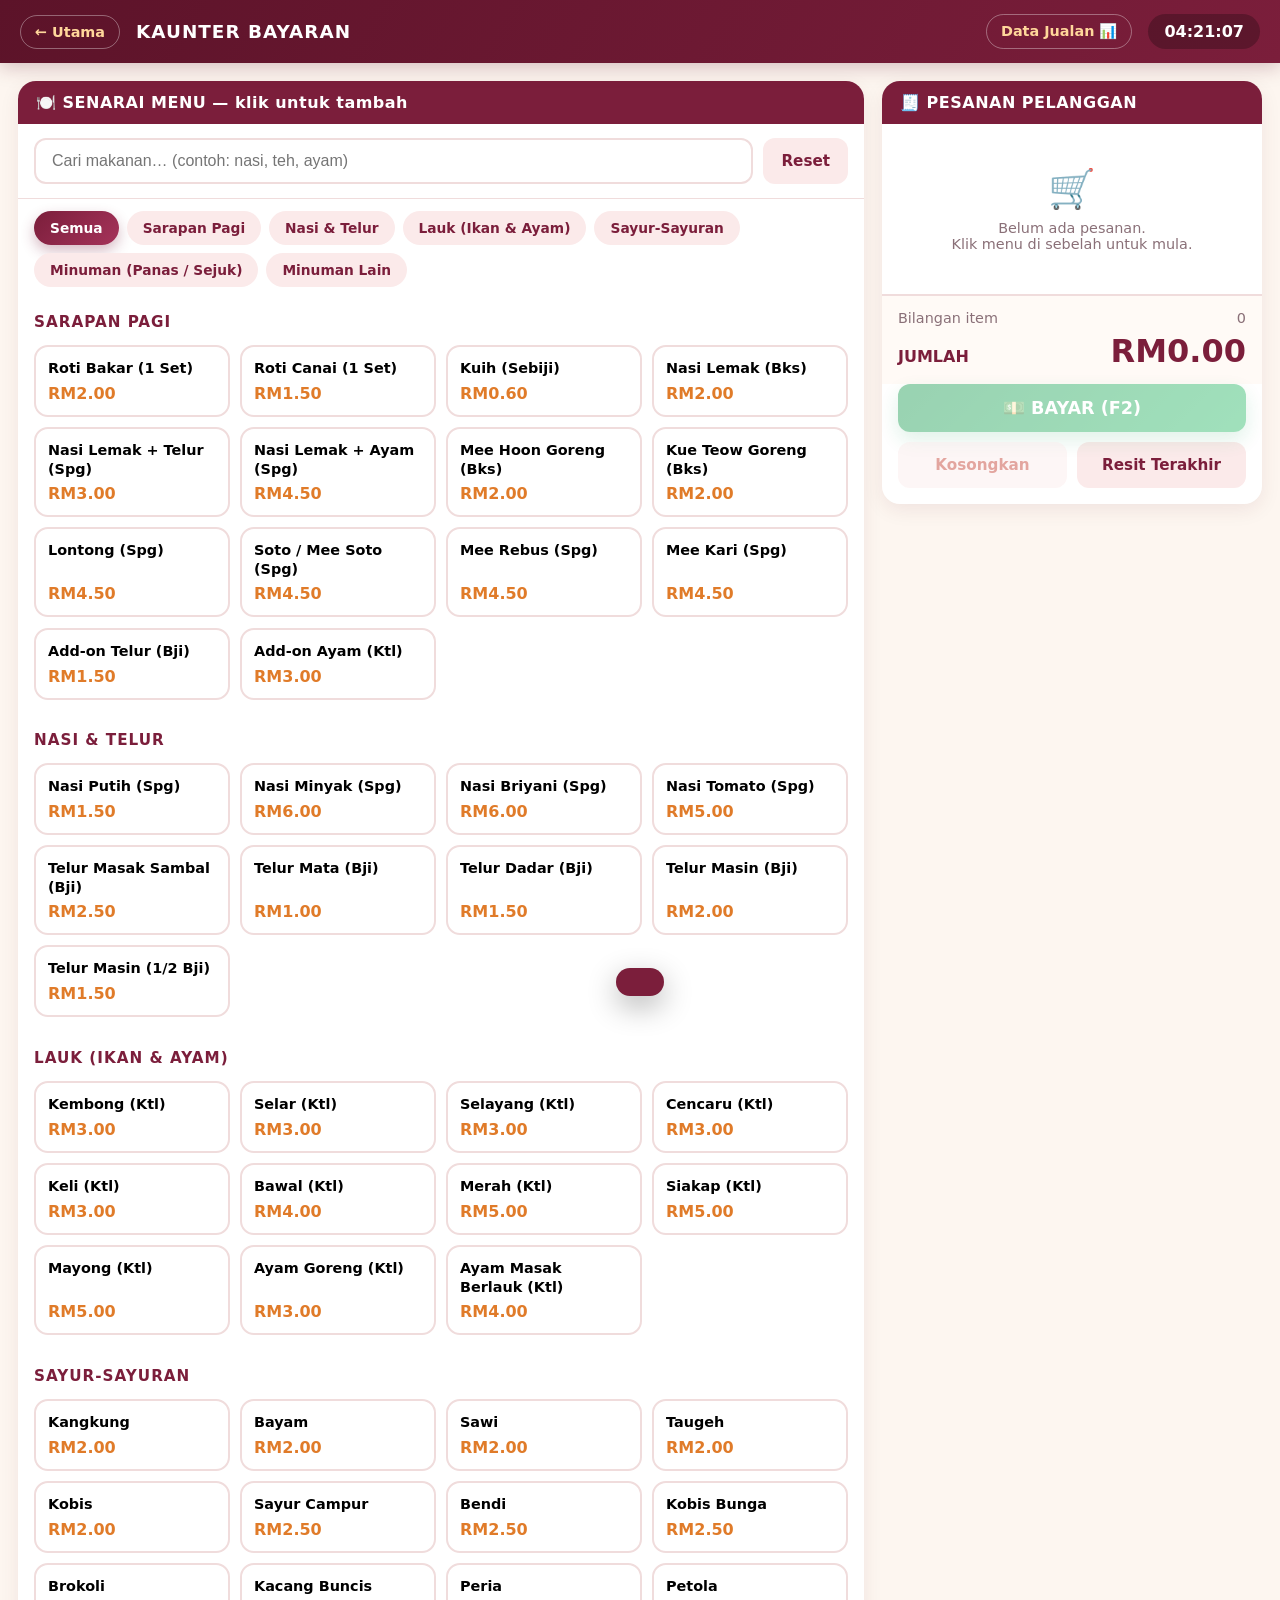
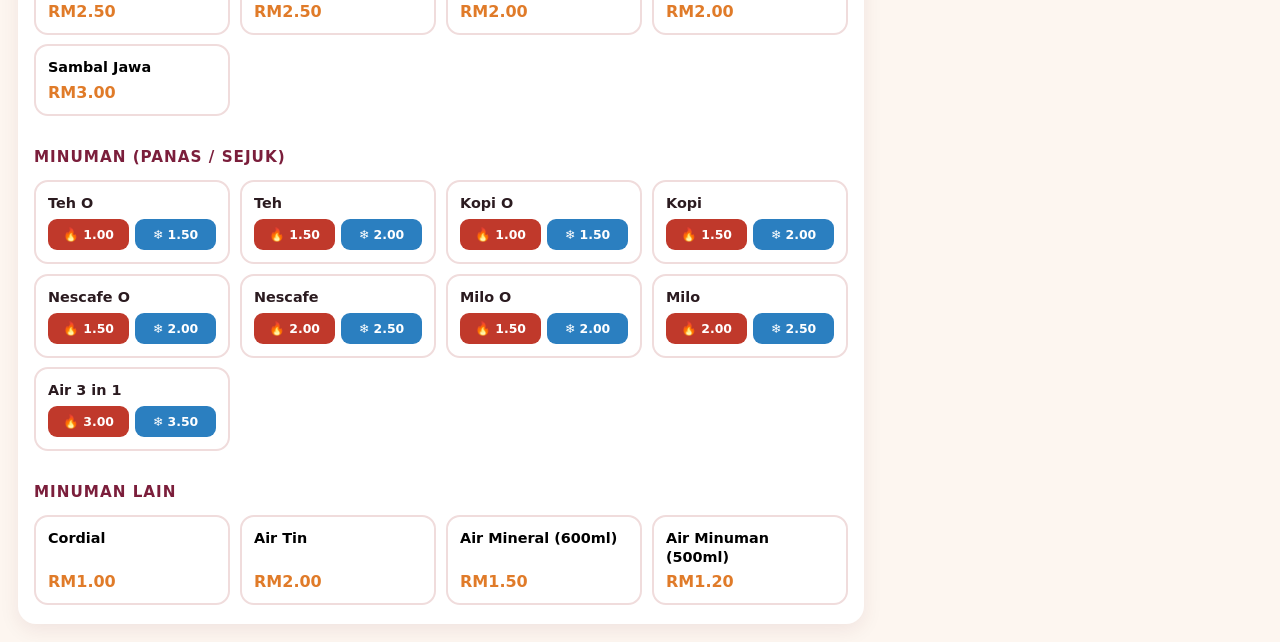
==== foodmenu.html @ f11745e0 "Add files via upload" ====
<!DOCTYPE html>
<html lang="ms">
<head>
<meta charset="UTF-8" />
<meta name="viewport" content="width=device-width, initial-scale=1.0" />
<title>Kaunter Bayaran — Kantin Dapo Hakaksado</title>
<style>
  :root{
    --maroon:#7B1E3B; --maroon-dark:#5C1329; --orange:#E07B29;
    --cream:#FDF6F0; --blush:#FBEAEA; --ink:#2B1B20; --muted:#8a7078;
    --ok:#1f9d55; --danger:#c0392b; --line:#f0dcdc;
  }
  *{box-sizing:border-box;margin:0;padding:0}
  body{font-family:"Segoe UI",system-ui,-apple-system,Roboto,sans-serif;background:var(--cream);color:var(--ink)}
  button{font-family:inherit;cursor:pointer;border:none}
  /* ---------- top bar ---------- */
  .topbar{
    background:linear-gradient(120deg,var(--maroon-dark),var(--maroon) 50%,#96264a);
    background-size:200% 200%;animation:shift 14s ease infinite;
    color:#fff;padding:14px 20px;display:flex;align-items:center;gap:16px;flex-wrap:wrap;
    position:sticky;top:0;z-index:50;box-shadow:0 4px 18px rgba(92,19,41,.25)
  }
  @keyframes shift{0%,100%{background-position:0% 50%}50%{background-position:100% 50%}}
  .topbar h1{font-size:1.15rem;letter-spacing:1px}
  .home{color:#FFD79B;text-decoration:none;font-weight:700;font-size:.9rem;padding:8px 14px;border:1px solid rgba(255,255,255,.35);border-radius:999px;transition:.25s}
  .home:hover{background:rgba(255,255,255,.15);transform:translateX(-3px)}
  .spacer{flex:1}
  .clock{background:rgba(0,0,0,.25);padding:8px 16px;border-radius:999px;font-variant-numeric:tabular-nums;font-weight:700}

  /* ---------- layout ---------- */
  .app{display:grid;grid-template-columns:1fr 380px;gap:18px;padding:18px;align-items:start;max-width:1500px;margin:0 auto}
  @media(max-width:980px){.app{grid-template-columns:1fr}}

  .panel{background:#fff;border-radius:18px;box-shadow:0 6px 20px rgba(92,19,41,.08);overflow:hidden}
  .panel-head{background:var(--maroon);color:#fff;padding:12px 18px;font-weight:800;letter-spacing:.5px;display:flex;align-items:center;gap:10px}

  /* ---------- search + tabs ---------- */
  .tools{padding:14px 16px;display:flex;gap:10px;flex-wrap:wrap;border-bottom:1px solid var(--line)}
  #search{
    flex:1;min-width:200px;padding:12px 16px;border:2px solid var(--line);border-radius:12px;font-size:1rem;transition:.25s
  }
  #search:focus{outline:none;border-color:var(--orange);box-shadow:0 0 0 4px rgba(224,123,41,.15)}
  .tabs{display:flex;gap:8px;flex-wrap:wrap;padding:12px 16px}
  .tab{
    padding:9px 16px;border-radius:999px;background:var(--blush);color:var(--maroon);font-weight:700;font-size:.86rem;
    transition:transform .2s,background .2s,color .2s
  }
  .tab:hover{transform:translateY(-2px)}
  .tab.active{background:linear-gradient(135deg,var(--maroon),#a5335a);color:#fff;box-shadow:0 6px 14px rgba(123,30,59,.3)}

  /* ---------- item grid ---------- */
  .cat-title{padding:14px 16px 4px;color:var(--maroon);font-weight:800;font-size:.95rem;letter-spacing:1px;text-transform:uppercase}
  .items{display:grid;grid-template-columns:repeat(auto-fill,minmax(158px,1fr));gap:10px;padding:10px 16px 18px}
  .item{
    background:#fff;border:2px solid var(--line);border-radius:14px;padding:12px;text-align:left;
    display:flex;flex-direction:column;gap:6px;position:relative;overflow:hidden;
    transition:transform .2s cubic-bezier(.2,.8,.2,1),border-color .2s,box-shadow .2s;
    animation:pop .3s ease both
  }
  @keyframes pop{from{opacity:0;transform:scale(.94)}to{opacity:1;transform:none}}
  .item:hover{transform:translateY(-4px);border-color:var(--orange);box-shadow:0 10px 22px rgba(224,123,41,.2)}
  .item:active{transform:scale(.96)}
  .item.flash{animation:flash .45s ease}
  @keyframes flash{0%{background:#fff}35%{background:#d8f5e2;border-color:var(--ok)}100%{background:#fff}}
  .item .nm{font-weight:700;font-size:.9rem;line-height:1.3}
  .item .pr{color:var(--orange);font-weight:800;font-size:1rem;margin-top:auto}
  .variants{display:flex;gap:6px;margin-top:auto}
  .vbtn{flex:1;padding:8px 4px;border-radius:9px;font-weight:800;font-size:.78rem;color:#fff;transition:transform .15s,filter .15s}
  .vbtn.hot{background:#c0392b}.vbtn.cold{background:#2b7fc0}
  .vbtn:hover{transform:scale(1.06);filter:brightness(1.1)}
  .badge{position:absolute;top:6px;right:6px;background:var(--ok);color:#fff;font-size:.72rem;font-weight:800;padding:2px 7px;border-radius:999px;animation:pop .25s}

  /* ---------- cart ---------- */
  .cart-wrap{position:sticky;top:76px}
  #cartList{max-height:44vh;overflow-y:auto;padding:8px 12px}
  .empty{padding:34px 16px;text-align:center;color:var(--muted);font-size:.9rem}
  .empty span{display:block;font-size:2.4rem;margin-bottom:8px;animation:bob 2.4s ease-in-out infinite}
  @keyframes bob{50%{transform:translateY(-8px)}}
  .row{display:flex;align-items:center;gap:8px;padding:10px 6px;border-bottom:1px dashed var(--line);animation:slidein .3s ease}
  @keyframes slidein{from{opacity:0;transform:translateX(24px)}to{opacity:1;transform:none}}
  .row .info{flex:1;min-width:0}
  .row .nm{font-weight:700;font-size:.86rem}
  .row .un{font-size:.76rem;color:var(--muted)}
  .qty{display:flex;align-items:center;gap:4px}
  .qty button{width:28px;height:28px;border-radius:8px;background:var(--blush);color:var(--maroon);font-weight:900;font-size:1rem;transition:.15s}
  .qty button:hover{background:var(--maroon);color:#fff;transform:scale(1.1)}
  .qty span{min-width:24px;text-align:center;font-weight:800}
  .row .amt{width:74px;text-align:right;font-weight:800;color:var(--maroon)}
  .del{background:none;color:var(--danger);font-size:1rem;padding:2px 4px;transition:.15s}
  .del:hover{transform:scale(1.3) rotate(8deg)}

  .totals{padding:14px 16px;border-top:2px solid var(--line);background:#fffaf6}
  .tline{display:flex;justify-content:space-between;font-size:.9rem;color:var(--muted);margin-bottom:6px}
  .grand{display:flex;justify-content:space-between;align-items:baseline;margin-top:6px}
  .grand span{font-weight:800;color:var(--maroon)}
  .grand b{font-size:2rem;color:var(--maroon);font-variant-numeric:tabular-nums;transition:transform .2s}
  .grand b.bump{animation:bump .35s ease}
  @keyframes bump{50%{transform:scale(1.14);color:var(--orange)}}
  .actions{display:grid;grid-template-columns:1fr 1fr;gap:10px;padding:0 16px 16px}
  .btn{padding:14px;border-radius:12px;font-weight:800;font-size:.95rem;transition:transform .18s,box-shadow .18s,filter .18s}
  .btn:hover:not(:disabled){transform:translateY(-2px)}
  .btn:disabled{opacity:.45;cursor:not-allowed}
  .btn-pay{grid-column:1/-1;background:linear-gradient(135deg,var(--ok),#2fbd6b);color:#fff;font-size:1.1rem;box-shadow:0 8px 20px rgba(31,157,85,.3)}
  .btn-clear{background:var(--blush);color:var(--danger)}
  .btn-ghost{background:var(--blush);color:var(--maroon)}

  /* ---------- modal ---------- */
  .overlay{position:fixed;inset:0;background:rgba(43,27,32,.6);backdrop-filter:blur(4px);display:none;align-items:center;justify-content:center;z-index:100;padding:16px}
  .overlay.show{display:flex;animation:fade .25s ease}
  @keyframes fade{from{opacity:0}to{opacity:1}}
  .modal{background:#fff;border-radius:20px;width:100%;max-width:460px;overflow:hidden;animation:zoom .3s cubic-bezier(.2,.9,.3,1.2)}
  @keyframes zoom{from{opacity:0;transform:scale(.9) translateY(20px)}to{opacity:1;transform:none}}
  .modal-head{background:var(--maroon);color:#fff;padding:16px 20px;font-weight:800;display:flex;justify-content:space-between;align-items:center}
  .modal-head button{background:none;color:#fff;font-size:1.3rem}
  .modal-body{padding:20px}
  .due{background:var(--blush);border-radius:14px;padding:14px;text-align:center;margin-bottom:16px}
  .due small{color:var(--muted);font-weight:700;letter-spacing:1px;font-size:.75rem}
  .due div{font-size:2.1rem;font-weight:900;color:var(--maroon)}
  label{display:block;font-weight:700;font-size:.85rem;margin-bottom:6px;color:var(--maroon)}
  #cash{width:100%;padding:14px;font-size:1.6rem;font-weight:800;text-align:center;border:2px solid var(--line);border-radius:12px;font-variant-numeric:tabular-nums}
  #cash:focus{outline:none;border-color:var(--orange);box-shadow:0 0 0 4px rgba(224,123,41,.15)}
  .quick{display:grid;grid-template-columns:repeat(4,1fr);gap:8px;margin:12px 0}
  .quick button{padding:11px 4px;border-radius:10px;background:var(--blush);color:var(--maroon);font-weight:800;font-size:.85rem;transition:.15s}
  .quick button:hover{background:var(--orange);color:#fff;transform:translateY(-2px)}
  .change{border-radius:14px;padding:16px;text-align:center;margin-top:6px;transition:background .3s}
  .change.ok{background:#e6f9ee;border:2px solid var(--ok)}
  .change.short{background:#fdeaea;border:2px solid var(--danger)}
  .change small{font-weight:700;letter-spacing:1px;font-size:.75rem;color:var(--muted)}
  .change div{font-size:2.3rem;font-weight:900}
  .change.ok div{color:var(--ok);animation:bump .4s}
  .change.short div{color:var(--danger)}
  .denoms{font-size:.8rem;color:var(--muted);margin-top:8px;line-height:1.5}
  .modal-foot{display:grid;grid-template-columns:1fr 1fr;gap:10px;padding:0 20px 20px}
  .btn-done{background:linear-gradient(135deg,var(--ok),#2fbd6b);color:#fff}

  /* ---------- toast ---------- */
  #toast{position:fixed;bottom:24px;left:50%;transform:translate(-50%,120px);background:var(--maroon);color:#fff;padding:14px 24px;border-radius:999px;font-weight:700;z-index:200;transition:transform .35s cubic-bezier(.2,.9,.3,1.3);box-shadow:0 10px 30px rgba(0,0,0,.3)}
  #toast.show{transform:translate(-50%,0)}

  /* ---------- receipt (print) ---------- */
  #receipt{display:none}
  @media print{
    body *{visibility:hidden}
    #receipt,#receipt *{visibility:visible}
    #receipt{display:block;position:absolute;left:0;top:0;width:100%;padding:10px;font-family:"Courier New",monospace;font-size:12px}
    #receipt table{width:100%;border-collapse:collapse}
    #receipt td{padding:2px 0}
    #receipt .r{text-align:right}
    #receipt hr{border:none;border-top:1px dashed #000;margin:6px 0}
    #receipt h2{text-align:center;font-size:14px}
  }
  @media (prefers-reduced-motion:reduce){*{animation:none!important;transition:none!important}}
</style>
</head>
<body>
<div class="topbar">
  <a class="home" href="kantinhakaksado.html">← Utama</a>
  <h1>KAUNTER BAYARAN</h1>
  <div class="spacer"></div>
  <a class="home" href="salesdata.html">Data Jualan 📊</a>
  <div class="clock" id="clock">--:--:--</div>
</div>

<div class="app">
  <!-- MENU -->
  <div class="panel" id="senarai">
    <div class="panel-head">🍽️ SENARAI MENU — klik untuk tambah</div>
    <div class="tools">
      <input id="search" type="search" placeholder="Cari makanan… (contoh: nasi, teh, ayam)" autocomplete="off" aria-label="Cari menu" />
      <button class="btn btn-ghost" style="padding:12px 18px" id="clearSearch">Reset</button>
    </div>
    <div class="tabs" id="tabs" role="tablist"></div>
    <div id="menuArea"></div>
  </div>

  <!-- CART -->
  <div class="cart-wrap">
    <div class="panel">
      <div class="panel-head">🧾 PESANAN PELANGGAN <span id="cartCount" style="margin-left:auto;font-size:.85rem"></span></div>
      <div id="cartList"><div class="empty"><span>🛒</span>Belum ada pesanan.<br />Klik menu di sebelah untuk mula.</div></div>
      <div class="totals">
        <div class="tline"><span>Bilangan item</span><span id="itemCount">0</span></div>
        <div class="grand"><span>JUMLAH</span><b id="grand">RM0.00</b></div>
      </div>
      <div class="actions">
        <button class="btn btn-pay" id="btnPay" disabled>💵 BAYAR (F2)</button>
        <button class="btn btn-clear" id="btnClear" disabled>Kosongkan</button>
        <button class="btn btn-ghost" id="btnLast">Resit Terakhir</button>
      </div>
    </div>
  </div>
</div>

<!-- PAYMENT MODAL -->
<div class="overlay" id="payModal" role="dialog" aria-modal="true" aria-labelledby="payTitle">
  <div class="modal">
    <div class="modal-head"><span id="payTitle">💵 BAYARAN TUNAI</span><button id="closePay" aria-label="Tutup">✕</button></div>
    <div class="modal-body">
      <div class="due"><small>JUMLAH PERLU DIBAYAR</small><div id="dueAmt">RM0.00</div></div>
      <label for="cash">Duit diterima daripada pelanggan (RM)</label>
      <input id="cash" type="number" step="0.05" min="0" inputmode="decimal" placeholder="0.00" />
      <div class="quick" id="quickCash"></div>
      <div class="change short" id="changeBox"><small>BAKI UNTUK PELANGGAN</small><div id="changeAmt">RM0.00</div><div class="denoms" id="denoms"></div></div>
    </div>
    <div class="modal-foot">
      <button class="btn btn-clear" id="cancelPay">Batal</button>
      <button class="btn btn-done" id="confirmPay" disabled>✔ SELESAI & SIMPAN</button>
    </div>
  </div>
</div>

<div id="toast" role="status" aria-live="polite"></div>
<div id="receipt"></div>

<script>
/* =========================================================
   MENU DATA — ikut senarai harga Kantin Dapo Hakaksado
   ========================================================= */
const MENU=[
 {cat:'Sarapan Pagi',items:[
  {n:'Roti Bakar (1 Set)',p:2.00},{n:'Roti Canai (1 Set)',p:1.50},{n:'Kuih (Sebiji)',p:0.60},
  {n:'Nasi Lemak (Bks)',p:2.00},{n:'Nasi Lemak + Telur (Spg)',p:3.00},{n:'Nasi Lemak + Ayam (Spg)',p:4.50},
  {n:'Mee Hoon Goreng (Bks)',p:2.00},{n:'Kue Teow Goreng (Bks)',p:2.00},{n:'Lontong (Spg)',p:4.50},
  {n:'Soto / Mee Soto (Spg)',p:4.50},{n:'Mee Rebus (Spg)',p:4.50},{n:'Mee Kari (Spg)',p:4.50},
  {n:'Add-on Telur (Bji)',p:1.50},{n:'Add-on Ayam (Ktl)',p:3.00}]},
 {cat:'Nasi & Telur',items:[
  {n:'Nasi Putih (Spg)',p:1.50},{n:'Nasi Minyak (Spg)',p:6.00},{n:'Nasi Briyani (Spg)',p:6.00},
  {n:'Nasi Tomato (Spg)',p:5.00},{n:'Telur Masak Sambal (Bji)',p:2.50},{n:'Telur Mata (Bji)',p:1.00},
  {n:'Telur Dadar (Bji)',p:1.50},{n:'Telur Masin (Bji)',p:2.00},{n:'Telur Masin (1/2 Bji)',p:1.50}]},
 {cat:'Lauk (Ikan & Ayam)',items:[
  {n:'Kembong (Ktl)',p:3.00},{n:'Selar (Ktl)',p:3.00},{n:'Selayang (Ktl)',p:3.00},{n:'Cencaru (Ktl)',p:3.00},
  {n:'Keli (Ktl)',p:3.00},{n:'Bawal (Ktl)',p:4.00},{n:'Merah (Ktl)',p:5.00},{n:'Siakap (Ktl)',p:5.00},
  {n:'Mayong (Ktl)',p:5.00},{n:'Ayam Goreng (Ktl)',p:3.00},{n:'Ayam Masak Berlauk (Ktl)',p:4.00}]},
 {cat:'Sayur-Sayuran',items:[
  {n:'Kangkung',p:2.00},{n:'Bayam',p:2.00},{n:'Sawi',p:2.00},{n:'Taugeh',p:2.00},{n:'Kobis',p:2.00},
  {n:'Sayur Campur',p:2.50},{n:'Bendi',p:2.50},{n:'Kobis Bunga',p:2.50},{n:'Brokoli',p:2.50},
  {n:'Kacang Buncis',p:2.50},{n:'Peria',p:2.00},{n:'Petola',p:2.00},{n:'Sambal Jawa',p:3.00}]},
 {cat:'Minuman (Panas / Sejuk)',items:[
  {n:'Teh O',hot:1.00,cold:1.50},{n:'Teh',hot:1.50,cold:2.00},{n:'Kopi O',hot:1.00,cold:1.50},
  {n:'Kopi',hot:1.50,cold:2.00},{n:'Nescafe O',hot:1.50,cold:2.00},{n:'Nescafe',hot:2.00,cold:2.50},
  {n:'Milo O',hot:1.50,cold:2.00},{n:'Milo',hot:2.00,cold:2.50},{n:'Air 3 in 1',hot:3.00,cold:3.50}]},
 {cat:'Minuman Lain',items:[
  {n:'Cordial',p:1.00},{n:'Air Tin',p:2.00},{n:'Air Mineral (600ml)',p:1.50},{n:'Air Minuman (500ml)',p:1.20}]}
];

const KEY='hakaksado_sales_v1', LASTKEY='hakaksado_last_receipt';
const rm=n=>'RM'+Number(n||0).toFixed(2);
const $=id=>document.getElementById(id);
let cart=[], activeCat='Semua', query='';

/* ---------- clock ---------- */
setInterval(()=>{$('clock').textContent=new Date().toLocaleTimeString('en-GB')},1000);
$('clock').textContent=new Date().toLocaleTimeString('en-GB');

/* ---------- tabs ---------- */
const cats=['Semua',...MENU.map(g=>g.cat)];
$('tabs').innerHTML=cats.map(c=>`<button class="tab${c===activeCat?' active':''}" role="tab" data-cat="${c}">${c}</button>`).join('');
$('tabs').addEventListener('click',e=>{
  const b=e.target.closest('.tab'); if(!b) return;
  activeCat=b.dataset.cat;
  document.querySelectorAll('.tab').forEach(t=>t.classList.toggle('active',t===b));
  renderMenu();
});

/* ---------- search ---------- */
$('search').addEventListener('input',e=>{query=e.target.value.toLowerCase().trim();renderMenu()});
$('clearSearch').addEventListener('click',()=>{query='';$('search').value='';activeCat='Semua';
  document.querySelectorAll('.tab').forEach((t,i)=>t.classList.toggle('active',i===0));renderMenu();$('search').focus()});

/* ---------- render menu ---------- */
function renderMenu(){
  const groups=MENU
    .filter(g=>activeCat==='Semua'||g.cat===activeCat)
    .map(g=>({cat:g.cat,items:g.items.filter(i=>i.n.toLowerCase().includes(query))}))
    .filter(g=>g.items.length);

  if(!groups.length){$('menuArea').innerHTML='<div class="empty">Tiada menu dijumpai untuk "'+query+'".</div>';return}

  $('menuArea').innerHTML=groups.map(g=>`
    <div class="cat-title">${g.cat}</div>
    <div class="items">
      ${g.items.map(i=>{
        const q=qtyOf(i.n);
        const badge=q?`<span class="badge">${q}</span>`:'';
        if(i.hot!==undefined){
          return `<div class="item" data-name="${i.n}">${badge}
            <div class="nm">${i.n}</div>
            <div class="variants">
              <button class="vbtn hot" data-add="${i.n} (Panas)" data-price="${i.hot}">🔥 ${i.hot.toFixed(2)}</button>
              <button class="vbtn cold" data-add="${i.n} (Sejuk)" data-price="${i.cold}">❄ ${i.cold.toFixed(2)}</button>
            </div></div>`;
        }
        return `<button class="item" data-add="${i.n}" data-price="${i.p}" data-name="${i.n}">${badge}
          <div class="nm">${i.n}</div><div class="pr">${rm(i.p)}</div></button>`;
      }).join('')}
    </div>`).join('');
}
function qtyOf(base){return cart.filter(l=>l.name===base||l.name.startsWith(base+' (')).reduce((s,l)=>s+l.qty,0)}

$('menuArea').addEventListener('click',e=>{
  const b=e.target.closest('[data-add]'); if(!b) return;
  add(b.dataset.add,parseFloat(b.dataset.price));
  const card=b.closest('.item'); card.classList.remove('flash'); void card.offsetWidth; card.classList.add('flash');
});

/* ---------- cart ---------- */
function add(name,price){
  const line=cart.find(l=>l.name===name);
  if(line) line.qty++; else cart.push({name,price,qty:1});
  renderCart(); renderMenu();
}
function change(i,d){
  cart[i].qty+=d;
  if(cart[i].qty<=0) cart.splice(i,1);
  renderCart(); renderMenu();
}
const total=()=>cart.reduce((s,l)=>s+l.price*l.qty,0);
const count=()=>cart.reduce((s,l)=>s+l.qty,0);

function renderCart(){
  const list=$('cartList');
  if(!cart.length){
    list.innerHTML='<div class="empty"><span>🛒</span>Belum ada pesanan.<br />Klik menu di sebelah untuk mula.</div>';
  }else{
    list.innerHTML=cart.map((l,i)=>`
      <div class="row">
        <div class="info"><div class="nm">${l.name}</div><div class="un">${rm(l.price)} × ${l.qty}</div></div>
        <div class="qty">
          <button data-i="${i}" data-d="-1" aria-label="Kurang ${l.name}">−</button>
          <span>${l.qty}</span>
          <button data-i="${i}" data-d="1" aria-label="Tambah ${l.name}">+</button>
        </div>
        <div class="amt">${rm(l.price*l.qty)}</div>
        <button class="del" data-i="${i}" data-d="-999" aria-label="Buang ${l.name}">🗑</button>
      </div>`).join('');
  }
  const g=$('grand');
  g.textContent=rm(total());
  g.classList.remove('bump'); void g.offsetWidth; g.classList.add('bump');
  $('itemCount').textContent=count();
  $('cartCount').textContent=cart.length?count()+' item':'';
  $('btnPay').disabled=!cart.length;
  $('btnClear').disabled=!cart.length;
}
$('cartList').addEventListener('click',e=>{
  const b=e.target.closest('[data-i]'); if(!b) return;
  const i=+b.dataset.i, d=+b.dataset.d;
  if(d===-999){cart.splice(i,1);renderCart();renderMenu()} else change(i,d);
});
$('btnClear').addEventListener('click',()=>{
  if(cart.length && confirm('Kosongkan semua pesanan ini?')){cart=[];renderCart();renderMenu();toast('Pesanan dikosongkan')}
});

/* ---------- payment ---------- */
const QUICK=[1,5,10,20,50,100];
$('quickCash').innerHTML=QUICK.map(v=>`<button data-c="${v}">RM${v}</button>`).join('')+'<button data-c="exact" style="grid-column:span 2;background:var(--orange);color:#fff">Duit Tepat</button>';

function openPay(){
  if(!cart.length) return;
  $('dueAmt').textContent=rm(total());
  $('cash').value=''; updateChange();
  $('payModal').classList.add('show');
  setTimeout(()=>$('cash').focus(),120);
}
function closePay(){$('payModal').classList.remove('show')}
$('btnPay').addEventListener('click',openPay);
$('closePay').addEventListener('click',closePay);
$('cancelPay').addEventListener('click',closePay);
$('payModal').addEventListener('click',e=>{if(e.target===$('payModal'))closePay()});

$('quickCash').addEventListener('click',e=>{
  const b=e.target.closest('[data-c]'); if(!b) return;
  if(b.dataset.c==='exact'){$('cash').value=total().toFixed(2)}
  else{$('cash').value=((parseFloat($('cash').value)||0)+parseFloat(b.dataset.c)).toFixed(2)}
  updateChange();
});
$('cash').addEventListener('input',updateChange);
$('cash').addEventListener('keydown',e=>{if(e.key==='Enter'&&!$('confirmPay').disabled)finish()});

function denomText(amt){
  const d=[50,20,10,5,1,0.5,0.2,0.1,0.05], out=[];
  let left=Math.round(amt*100);
  d.forEach(v=>{const c=Math.floor(left/Math.round(v*100)); if(c>0){out.push(`${c} × RM${v.toFixed(2)}`);left-=c*Math.round(v*100)}});
  return out.length?'Pecahan baki: '+out.join(' • '):'';
}
function updateChange(){
  const due=total(), cash=parseFloat($('cash').value)||0, diff=cash-due;
  const box=$('changeBox');
  if(cash>=due&&cash>0){
    box.className='change ok';
    $('changeAmt').textContent=rm(diff);
    $('changeBox').querySelector('small').textContent=diff>0?'BAKI UNTUK PELANGGAN':'DUIT TEPAT — TIADA BAKI';
    $('denoms').textContent=diff>0?denomText(diff):'';
    $('confirmPay').disabled=false;
  }else{
    box.className='change short';
    $('changeAmt').textContent=rm(Math.max(due-cash,0));
    $('changeBox').querySelector('small').textContent='DUIT TIDAK CUKUP — KURANG';
    $('denoms').textContent='';
    $('confirmPay').disabled=true;
  }
}
$('confirmPay').addEventListener('click',finish);

function finish(){
  const due=total(), cash=parseFloat($('cash').value)||0;
  if(cash<due) return;
  const now=new Date();
  const sale={
    id:'INV'+now.getFullYear()+String(now.getMonth()+1).padStart(2,'0')+String(now.getDate()).padStart(2,'0')+'-'+now.getTime().toString().slice(-6),
    ts:now.toISOString(),
    items:cart.map(l=>({name:l.name,price:l.price,qty:l.qty})),
    total:+due.toFixed(2), paid:+cash.toFixed(2), change:+(cash-due).toFixed(2), method:'Tunai'
  };
  const all=JSON.parse(localStorage.getItem(KEY)||'[]');
  all.push(sale);
  localStorage.setItem(KEY,JSON.stringify(all));
  localStorage.setItem(LASTKEY,JSON.stringify(sale));
  buildReceipt(sale);
  closePay();
  cart=[]; renderCart(); renderMenu();
  toast('✔ Jualan disimpan • Baki '+rm(sale.change));
  if(confirm('Jualan disimpan.\n\nBaki: '+rm(sale.change)+'\n\nCetak resit sekarang?')) window.print();
}

function buildReceipt(s){
  const t=new Date(s.ts);
  $('receipt').innerHTML=`
    <h2>KANTIN DAPO HAKAKSADO</h2>
    <div style="text-align:center">Resit Jualan</div><hr />
    <div>No: ${s.id}</div>
    <div>Tarikh: ${t.toLocaleDateString('en-GB')} ${t.toLocaleTimeString('en-GB')}</div><hr />
    <table>${s.items.map(i=>`<tr><td>${i.qty} × ${i.name}</td><td class="r">${(i.price*i.qty).toFixed(2)}</td></tr>`).join('')}</table>
    <hr />
    <table>
      <tr><td><b>JUMLAH</b></td><td class="r"><b>RM${s.total.toFixed(2)}</b></td></tr>
      <tr><td>Tunai</td><td class="r">RM${s.paid.toFixed(2)}</td></tr>
      <tr><td>Baki</td><td class="r">RM${s.change.toFixed(2)}</td></tr>
    </table><hr />
    <div style="text-align:center">Terima kasih! Sila datang lagi.</div>`;
}
$('btnLast').addEventListener('click',()=>{
  const last=localStorage.getItem(LASTKEY);
  if(!last){toast('Belum ada resit');return}
  buildReceipt(JSON.parse(last)); window.print();
});

/* ---------- toast + shortcuts ---------- */
let tId;
function toast(msg){const t=$('toast');t.textContent=msg;t.classList.add('show');clearTimeout(tId);tId=setTimeout(()=>t.classList.remove('show'),2600)}
document.addEventListener('keydown',e=>{
  if(e.key==='F2'){e.preventDefault();openPay()}
  if(e.key==='Escape')closePay();
  if(e.key==='F3'){e.preventDefault();$('search').focus();$('search').select()}
});

renderMenu(); renderCart();
</script>
</body>
</html>
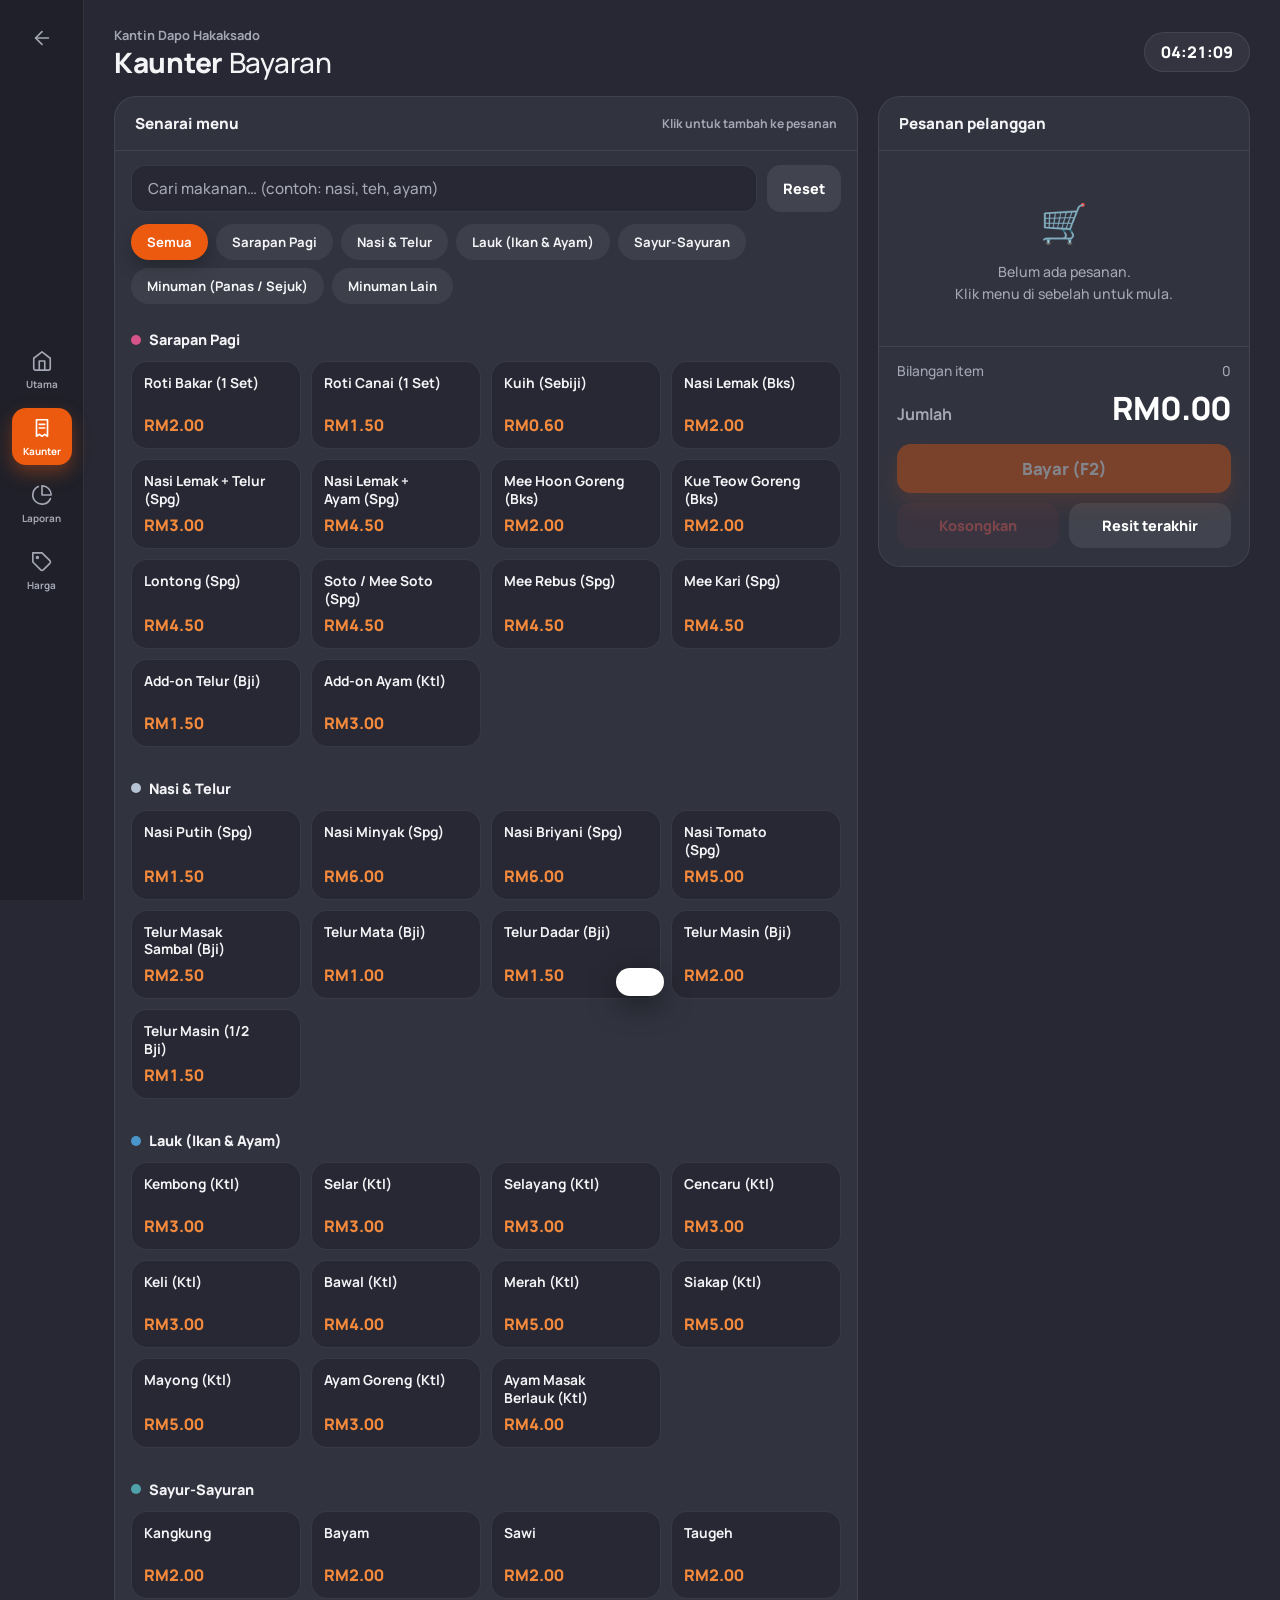
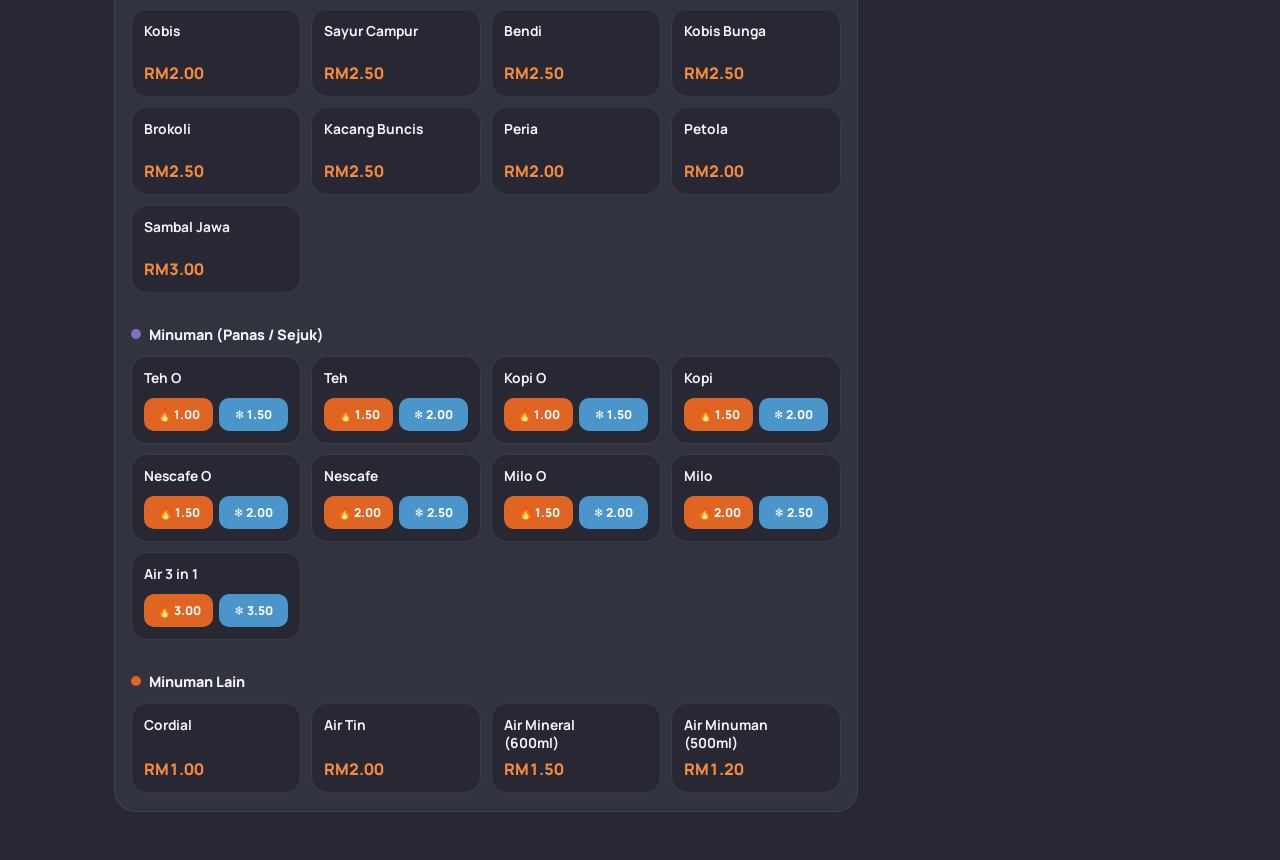
==== commit 223705d9: "Add files via upload" ====
--- a/foodmenu.html
+++ b/foodmenu.html
@@ -1,460 +1,510 @@
-<!DOCTYPE html>
-<html lang="ms">
-<head>
-<meta charset="UTF-8" />
-<meta name="viewport" content="width=device-width, initial-scale=1.0" />
-<title>Kaunter Bayaran — Kantin Dapo Hakaksado</title>
-<style>
-  :root{
-    --maroon:#7B1E3B; --maroon-dark:#5C1329; --orange:#E07B29;
-    --cream:#FDF6F0; --blush:#FBEAEA; --ink:#2B1B20; --muted:#8a7078;
-    --ok:#1f9d55; --danger:#c0392b; --line:#f0dcdc;
-  }
-  *{box-sizing:border-box;margin:0;padding:0}
-  body{font-family:"Segoe UI",system-ui,-apple-system,Roboto,sans-serif;background:var(--cream);color:var(--ink)}
-  button{font-family:inherit;cursor:pointer;border:none}
-  /* ---------- top bar ---------- */
-  .topbar{
-    background:linear-gradient(120deg,var(--maroon-dark),var(--maroon) 50%,#96264a);
-    background-size:200% 200%;animation:shift 14s ease infinite;
-    color:#fff;padding:14px 20px;display:flex;align-items:center;gap:16px;flex-wrap:wrap;
-    position:sticky;top:0;z-index:50;box-shadow:0 4px 18px rgba(92,19,41,.25)
-  }
-  @keyframes shift{0%,100%{background-position:0% 50%}50%{background-position:100% 50%}}
-  .topbar h1{font-size:1.15rem;letter-spacing:1px}
-  .home{color:#FFD79B;text-decoration:none;font-weight:700;font-size:.9rem;padding:8px 14px;border:1px solid rgba(255,255,255,.35);border-radius:999px;transition:.25s}
-  .home:hover{background:rgba(255,255,255,.15);transform:translateX(-3px)}
-  .spacer{flex:1}
-  .clock{background:rgba(0,0,0,.25);padding:8px 16px;border-radius:999px;font-variant-numeric:tabular-nums;font-weight:700}
-
-  /* ---------- layout ---------- */
-  .app{display:grid;grid-template-columns:1fr 380px;gap:18px;padding:18px;align-items:start;max-width:1500px;margin:0 auto}
-  @media(max-width:980px){.app{grid-template-columns:1fr}}
-
-  .panel{background:#fff;border-radius:18px;box-shadow:0 6px 20px rgba(92,19,41,.08);overflow:hidden}
-  .panel-head{background:var(--maroon);color:#fff;padding:12px 18px;font-weight:800;letter-spacing:.5px;display:flex;align-items:center;gap:10px}
-
-  /* ---------- search + tabs ---------- */
-  .tools{padding:14px 16px;display:flex;gap:10px;flex-wrap:wrap;border-bottom:1px solid var(--line)}
-  #search{
-    flex:1;min-width:200px;padding:12px 16px;border:2px solid var(--line);border-radius:12px;font-size:1rem;transition:.25s
-  }
-  #search:focus{outline:none;border-color:var(--orange);box-shadow:0 0 0 4px rgba(224,123,41,.15)}
-  .tabs{display:flex;gap:8px;flex-wrap:wrap;padding:12px 16px}
-  .tab{
-    padding:9px 16px;border-radius:999px;background:var(--blush);color:var(--maroon);font-weight:700;font-size:.86rem;
-    transition:transform .2s,background .2s,color .2s
-  }
-  .tab:hover{transform:translateY(-2px)}
-  .tab.active{background:linear-gradient(135deg,var(--maroon),#a5335a);color:#fff;box-shadow:0 6px 14px rgba(123,30,59,.3)}
-
-  /* ---------- item grid ---------- */
-  .cat-title{padding:14px 16px 4px;color:var(--maroon);font-weight:800;font-size:.95rem;letter-spacing:1px;text-transform:uppercase}
-  .items{display:grid;grid-template-columns:repeat(auto-fill,minmax(158px,1fr));gap:10px;padding:10px 16px 18px}
-  .item{
-    background:#fff;border:2px solid var(--line);border-radius:14px;padding:12px;text-align:left;
-    display:flex;flex-direction:column;gap:6px;position:relative;overflow:hidden;
-    transition:transform .2s cubic-bezier(.2,.8,.2,1),border-color .2s,box-shadow .2s;
-    animation:pop .3s ease both
-  }
-  @keyframes pop{from{opacity:0;transform:scale(.94)}to{opacity:1;transform:none}}
-  .item:hover{transform:translateY(-4px);border-color:var(--orange);box-shadow:0 10px 22px rgba(224,123,41,.2)}
-  .item:active{transform:scale(.96)}
-  .item.flash{animation:flash .45s ease}
-  @keyframes flash{0%{background:#fff}35%{background:#d8f5e2;border-color:var(--ok)}100%{background:#fff}}
-  .item .nm{font-weight:700;font-size:.9rem;line-height:1.3}
-  .item .pr{color:var(--orange);font-weight:800;font-size:1rem;margin-top:auto}
-  .variants{display:flex;gap:6px;margin-top:auto}
-  .vbtn{flex:1;padding:8px 4px;border-radius:9px;font-weight:800;font-size:.78rem;color:#fff;transition:transform .15s,filter .15s}
-  .vbtn.hot{background:#c0392b}.vbtn.cold{background:#2b7fc0}
-  .vbtn:hover{transform:scale(1.06);filter:brightness(1.1)}
-  .badge{position:absolute;top:6px;right:6px;background:var(--ok);color:#fff;font-size:.72rem;font-weight:800;padding:2px 7px;border-radius:999px;animation:pop .25s}
-
-  /* ---------- cart ---------- */
-  .cart-wrap{position:sticky;top:76px}
-  #cartList{max-height:44vh;overflow-y:auto;padding:8px 12px}
-  .empty{padding:34px 16px;text-align:center;color:var(--muted);font-size:.9rem}
-  .empty span{display:block;font-size:2.4rem;margin-bottom:8px;animation:bob 2.4s ease-in-out infinite}
-  @keyframes bob{50%{transform:translateY(-8px)}}
-  .row{display:flex;align-items:center;gap:8px;padding:10px 6px;border-bottom:1px dashed var(--line);animation:slidein .3s ease}
-  @keyframes slidein{from{opacity:0;transform:translateX(24px)}to{opacity:1;transform:none}}
-  .row .info{flex:1;min-width:0}
-  .row .nm{font-weight:700;font-size:.86rem}
-  .row .un{font-size:.76rem;color:var(--muted)}
-  .qty{display:flex;align-items:center;gap:4px}
-  .qty button{width:28px;height:28px;border-radius:8px;background:var(--blush);color:var(--maroon);font-weight:900;font-size:1rem;transition:.15s}
-  .qty button:hover{background:var(--maroon);color:#fff;transform:scale(1.1)}
-  .qty span{min-width:24px;text-align:center;font-weight:800}
-  .row .amt{width:74px;text-align:right;font-weight:800;color:var(--maroon)}
-  .del{background:none;color:var(--danger);font-size:1rem;padding:2px 4px;transition:.15s}
-  .del:hover{transform:scale(1.3) rotate(8deg)}
-
-  .totals{padding:14px 16px;border-top:2px solid var(--line);background:#fffaf6}
-  .tline{display:flex;justify-content:space-between;font-size:.9rem;color:var(--muted);margin-bottom:6px}
-  .grand{display:flex;justify-content:space-between;align-items:baseline;margin-top:6px}
-  .grand span{font-weight:800;color:var(--maroon)}
-  .grand b{font-size:2rem;color:var(--maroon);font-variant-numeric:tabular-nums;transition:transform .2s}
-  .grand b.bump{animation:bump .35s ease}
-  @keyframes bump{50%{transform:scale(1.14);color:var(--orange)}}
-  .actions{display:grid;grid-template-columns:1fr 1fr;gap:10px;padding:0 16px 16px}
-  .btn{padding:14px;border-radius:12px;font-weight:800;font-size:.95rem;transition:transform .18s,box-shadow .18s,filter .18s}
-  .btn:hover:not(:disabled){transform:translateY(-2px)}
-  .btn:disabled{opacity:.45;cursor:not-allowed}
-  .btn-pay{grid-column:1/-1;background:linear-gradient(135deg,var(--ok),#2fbd6b);color:#fff;font-size:1.1rem;box-shadow:0 8px 20px rgba(31,157,85,.3)}
-  .btn-clear{background:var(--blush);color:var(--danger)}
-  .btn-ghost{background:var(--blush);color:var(--maroon)}
-
-  /* ---------- modal ---------- */
-  .overlay{position:fixed;inset:0;background:rgba(43,27,32,.6);backdrop-filter:blur(4px);display:none;align-items:center;justify-content:center;z-index:100;padding:16px}
-  .overlay.show{display:flex;animation:fade .25s ease}
-  @keyframes fade{from{opacity:0}to{opacity:1}}
-  .modal{background:#fff;border-radius:20px;width:100%;max-width:460px;overflow:hidden;animation:zoom .3s cubic-bezier(.2,.9,.3,1.2)}
-  @keyframes zoom{from{opacity:0;transform:scale(.9) translateY(20px)}to{opacity:1;transform:none}}
-  .modal-head{background:var(--maroon);color:#fff;padding:16px 20px;font-weight:800;display:flex;justify-content:space-between;align-items:center}
-  .modal-head button{background:none;color:#fff;font-size:1.3rem}
-  .modal-body{padding:20px}
-  .due{background:var(--blush);border-radius:14px;padding:14px;text-align:center;margin-bottom:16px}
-  .due small{color:var(--muted);font-weight:700;letter-spacing:1px;font-size:.75rem}
-  .due div{font-size:2.1rem;font-weight:900;color:var(--maroon)}
-  label{display:block;font-weight:700;font-size:.85rem;margin-bottom:6px;color:var(--maroon)}
-  #cash{width:100%;padding:14px;font-size:1.6rem;font-weight:800;text-align:center;border:2px solid var(--line);border-radius:12px;font-variant-numeric:tabular-nums}
-  #cash:focus{outline:none;border-color:var(--orange);box-shadow:0 0 0 4px rgba(224,123,41,.15)}
-  .quick{display:grid;grid-template-columns:repeat(4,1fr);gap:8px;margin:12px 0}
-  .quick button{padding:11px 4px;border-radius:10px;background:var(--blush);color:var(--maroon);font-weight:800;font-size:.85rem;transition:.15s}
-  .quick button:hover{background:var(--orange);color:#fff;transform:translateY(-2px)}
-  .change{border-radius:14px;padding:16px;text-align:center;margin-top:6px;transition:background .3s}
-  .change.ok{background:#e6f9ee;border:2px solid var(--ok)}
-  .change.short{background:#fdeaea;border:2px solid var(--danger)}
-  .change small{font-weight:700;letter-spacing:1px;font-size:.75rem;color:var(--muted)}
-  .change div{font-size:2.3rem;font-weight:900}
-  .change.ok div{color:var(--ok);animation:bump .4s}
-  .change.short div{color:var(--danger)}
-  .denoms{font-size:.8rem;color:var(--muted);margin-top:8px;line-height:1.5}
-  .modal-foot{display:grid;grid-template-columns:1fr 1fr;gap:10px;padding:0 20px 20px}
-  .btn-done{background:linear-gradient(135deg,var(--ok),#2fbd6b);color:#fff}
-
-  /* ---------- toast ---------- */
-  #toast{position:fixed;bottom:24px;left:50%;transform:translate(-50%,120px);background:var(--maroon);color:#fff;padding:14px 24px;border-radius:999px;font-weight:700;z-index:200;transition:transform .35s cubic-bezier(.2,.9,.3,1.3);box-shadow:0 10px 30px rgba(0,0,0,.3)}
-  #toast.show{transform:translate(-50%,0)}
-
-  /* ---------- receipt (print) ---------- */
-  #receipt{display:none}
-  @media print{
-    body *{visibility:hidden}
-    #receipt,#receipt *{visibility:visible}
-    #receipt{display:block;position:absolute;left:0;top:0;width:100%;padding:10px;font-family:"Courier New",monospace;font-size:12px}
-    #receipt table{width:100%;border-collapse:collapse}
-    #receipt td{padding:2px 0}
-    #receipt .r{text-align:right}
-    #receipt hr{border:none;border-top:1px dashed #000;margin:6px 0}
-    #receipt h2{text-align:center;font-size:14px}
-  }
-  @media (prefers-reduced-motion:reduce){*{animation:none!important;transition:none!important}}
-</style>
-</head>
-<body>
-<div class="topbar">
-  <a class="home" href="kantinhakaksado.html">← Utama</a>
-  <h1>KAUNTER BAYARAN</h1>
-  <div class="spacer"></div>
-  <a class="home" href="salesdata.html">Data Jualan 📊</a>
-  <div class="clock" id="clock">--:--:--</div>
-</div>
-
-<div class="app">
-  <!-- MENU -->
-  <div class="panel" id="senarai">
-    <div class="panel-head">🍽️ SENARAI MENU — klik untuk tambah</div>
-    <div class="tools">
-      <input id="search" type="search" placeholder="Cari makanan… (contoh: nasi, teh, ayam)" autocomplete="off" aria-label="Cari menu" />
-      <button class="btn btn-ghost" style="padding:12px 18px" id="clearSearch">Reset</button>
-    </div>
-    <div class="tabs" id="tabs" role="tablist"></div>
-    <div id="menuArea"></div>
-  </div>
-
-  <!-- CART -->
-  <div class="cart-wrap">
-    <div class="panel">
-      <div class="panel-head">🧾 PESANAN PELANGGAN <span id="cartCount" style="margin-left:auto;font-size:.85rem"></span></div>
-      <div id="cartList"><div class="empty"><span>🛒</span>Belum ada pesanan.<br />Klik menu di sebelah untuk mula.</div></div>
-      <div class="totals">
-        <div class="tline"><span>Bilangan item</span><span id="itemCount">0</span></div>
-        <div class="grand"><span>JUMLAH</span><b id="grand">RM0.00</b></div>
-      </div>
-      <div class="actions">
-        <button class="btn btn-pay" id="btnPay" disabled>💵 BAYAR (F2)</button>
-        <button class="btn btn-clear" id="btnClear" disabled>Kosongkan</button>
-        <button class="btn btn-ghost" id="btnLast">Resit Terakhir</button>
-      </div>
-    </div>
-  </div>
-</div>
-
-<!-- PAYMENT MODAL -->
-<div class="overlay" id="payModal" role="dialog" aria-modal="true" aria-labelledby="payTitle">
-  <div class="modal">
-    <div class="modal-head"><span id="payTitle">💵 BAYARAN TUNAI</span><button id="closePay" aria-label="Tutup">✕</button></div>
-    <div class="modal-body">
-      <div class="due"><small>JUMLAH PERLU DIBAYAR</small><div id="dueAmt">RM0.00</div></div>
-      <label for="cash">Duit diterima daripada pelanggan (RM)</label>
-      <input id="cash" type="number" step="0.05" min="0" inputmode="decimal" placeholder="0.00" />
-      <div class="quick" id="quickCash"></div>
-      <div class="change short" id="changeBox"><small>BAKI UNTUK PELANGGAN</small><div id="changeAmt">RM0.00</div><div class="denoms" id="denoms"></div></div>
-    </div>
-    <div class="modal-foot">
-      <button class="btn btn-clear" id="cancelPay">Batal</button>
-      <button class="btn btn-done" id="confirmPay" disabled>✔ SELESAI & SIMPAN</button>
-    </div>
-  </div>
-</div>
-
-<div id="toast" role="status" aria-live="polite"></div>
-<div id="receipt"></div>
-
-<script>
-/* =========================================================
-   MENU DATA — ikut senarai harga Kantin Dapo Hakaksado
-   ========================================================= */
-const MENU=[
- {cat:'Sarapan Pagi',items:[
-  {n:'Roti Bakar (1 Set)',p:2.00},{n:'Roti Canai (1 Set)',p:1.50},{n:'Kuih (Sebiji)',p:0.60},
-  {n:'Nasi Lemak (Bks)',p:2.00},{n:'Nasi Lemak + Telur (Spg)',p:3.00},{n:'Nasi Lemak + Ayam (Spg)',p:4.50},
-  {n:'Mee Hoon Goreng (Bks)',p:2.00},{n:'Kue Teow Goreng (Bks)',p:2.00},{n:'Lontong (Spg)',p:4.50},
-  {n:'Soto / Mee Soto (Spg)',p:4.50},{n:'Mee Rebus (Spg)',p:4.50},{n:'Mee Kari (Spg)',p:4.50},
-  {n:'Add-on Telur (Bji)',p:1.50},{n:'Add-on Ayam (Ktl)',p:3.00}]},
- {cat:'Nasi & Telur',items:[
-  {n:'Nasi Putih (Spg)',p:1.50},{n:'Nasi Minyak (Spg)',p:6.00},{n:'Nasi Briyani (Spg)',p:6.00},
-  {n:'Nasi Tomato (Spg)',p:5.00},{n:'Telur Masak Sambal (Bji)',p:2.50},{n:'Telur Mata (Bji)',p:1.00},
-  {n:'Telur Dadar (Bji)',p:1.50},{n:'Telur Masin (Bji)',p:2.00},{n:'Telur Masin (1/2 Bji)',p:1.50}]},
- {cat:'Lauk (Ikan & Ayam)',items:[
-  {n:'Kembong (Ktl)',p:3.00},{n:'Selar (Ktl)',p:3.00},{n:'Selayang (Ktl)',p:3.00},{n:'Cencaru (Ktl)',p:3.00},
-  {n:'Keli (Ktl)',p:3.00},{n:'Bawal (Ktl)',p:4.00},{n:'Merah (Ktl)',p:5.00},{n:'Siakap (Ktl)',p:5.00},
-  {n:'Mayong (Ktl)',p:5.00},{n:'Ayam Goreng (Ktl)',p:3.00},{n:'Ayam Masak Berlauk (Ktl)',p:4.00}]},
- {cat:'Sayur-Sayuran',items:[
-  {n:'Kangkung',p:2.00},{n:'Bayam',p:2.00},{n:'Sawi',p:2.00},{n:'Taugeh',p:2.00},{n:'Kobis',p:2.00},
-  {n:'Sayur Campur',p:2.50},{n:'Bendi',p:2.50},{n:'Kobis Bunga',p:2.50},{n:'Brokoli',p:2.50},
-  {n:'Kacang Buncis',p:2.50},{n:'Peria',p:2.00},{n:'Petola',p:2.00},{n:'Sambal Jawa',p:3.00}]},
- {cat:'Minuman (Panas / Sejuk)',items:[
-  {n:'Teh O',hot:1.00,cold:1.50},{n:'Teh',hot:1.50,cold:2.00},{n:'Kopi O',hot:1.00,cold:1.50},
-  {n:'Kopi',hot:1.50,cold:2.00},{n:'Nescafe O',hot:1.50,cold:2.00},{n:'Nescafe',hot:2.00,cold:2.50},
-  {n:'Milo O',hot:1.50,cold:2.00},{n:'Milo',hot:2.00,cold:2.50},{n:'Air 3 in 1',hot:3.00,cold:3.50}]},
- {cat:'Minuman Lain',items:[
-  {n:'Cordial',p:1.00},{n:'Air Tin',p:2.00},{n:'Air Mineral (600ml)',p:1.50},{n:'Air Minuman (500ml)',p:1.20}]}
-];
-
-const KEY='hakaksado_sales_v1', LASTKEY='hakaksado_last_receipt';
-const rm=n=>'RM'+Number(n||0).toFixed(2);
-const $=id=>document.getElementById(id);
-let cart=[], activeCat='Semua', query='';
-
-/* ---------- clock ---------- */
-setInterval(()=>{$('clock').textContent=new Date().toLocaleTimeString('en-GB')},1000);
-$('clock').textContent=new Date().toLocaleTimeString('en-GB');
-
-/* ---------- tabs ---------- */
-const cats=['Semua',...MENU.map(g=>g.cat)];
-$('tabs').innerHTML=cats.map(c=>`<button class="tab${c===activeCat?' active':''}" role="tab" data-cat="${c}">${c}</button>`).join('');
-$('tabs').addEventListener('click',e=>{
-  const b=e.target.closest('.tab'); if(!b) return;
-  activeCat=b.dataset.cat;
-  document.querySelectorAll('.tab').forEach(t=>t.classList.toggle('active',t===b));
-  renderMenu();
-});
-
-/* ---------- search ---------- */
-$('search').addEventListener('input',e=>{query=e.target.value.toLowerCase().trim();renderMenu()});
-$('clearSearch').addEventListener('click',()=>{query='';$('search').value='';activeCat='Semua';
-  document.querySelectorAll('.tab').forEach((t,i)=>t.classList.toggle('active',i===0));renderMenu();$('search').focus()});
-
-/* ---------- render menu ---------- */
-function renderMenu(){
-  const groups=MENU
-    .filter(g=>activeCat==='Semua'||g.cat===activeCat)
-    .map(g=>({cat:g.cat,items:g.items.filter(i=>i.n.toLowerCase().includes(query))}))
-    .filter(g=>g.items.length);
-
-  if(!groups.length){$('menuArea').innerHTML='<div class="empty">Tiada menu dijumpai untuk "'+query+'".</div>';return}
-
-  $('menuArea').innerHTML=groups.map(g=>`
-    <div class="cat-title">${g.cat}</div>
-    <div class="items">
-      ${g.items.map(i=>{
-        const q=qtyOf(i.n);
-        const badge=q?`<span class="badge">${q}</span>`:'';
-        if(i.hot!==undefined){
-          return `<div class="item" data-name="${i.n}">${badge}
-            <div class="nm">${i.n}</div>
-            <div class="variants">
-              <button class="vbtn hot" data-add="${i.n} (Panas)" data-price="${i.hot}">🔥 ${i.hot.toFixed(2)}</button>
-              <button class="vbtn cold" data-add="${i.n} (Sejuk)" data-price="${i.cold}">❄ ${i.cold.toFixed(2)}</button>
-            </div></div>`;
-        }
-        return `<button class="item" data-add="${i.n}" data-price="${i.p}" data-name="${i.n}">${badge}
-          <div class="nm">${i.n}</div><div class="pr">${rm(i.p)}</div></button>`;
-      }).join('')}
-    </div>`).join('');
-}
-function qtyOf(base){return cart.filter(l=>l.name===base||l.name.startsWith(base+' (')).reduce((s,l)=>s+l.qty,0)}
-
-$('menuArea').addEventListener('click',e=>{
-  const b=e.target.closest('[data-add]'); if(!b) return;
-  add(b.dataset.add,parseFloat(b.dataset.price));
-  const card=b.closest('.item'); card.classList.remove('flash'); void card.offsetWidth; card.classList.add('flash');
-});
-
-/* ---------- cart ---------- */
-function add(name,price){
-  const line=cart.find(l=>l.name===name);
-  if(line) line.qty++; else cart.push({name,price,qty:1});
-  renderCart(); renderMenu();
-}
-function change(i,d){
-  cart[i].qty+=d;
-  if(cart[i].qty<=0) cart.splice(i,1);
-  renderCart(); renderMenu();
-}
-const total=()=>cart.reduce((s,l)=>s+l.price*l.qty,0);
-const count=()=>cart.reduce((s,l)=>s+l.qty,0);
-
-function renderCart(){
-  const list=$('cartList');
-  if(!cart.length){
-    list.innerHTML='<div class="empty"><span>🛒</span>Belum ada pesanan.<br />Klik menu di sebelah untuk mula.</div>';
-  }else{
-    list.innerHTML=cart.map((l,i)=>`
-      <div class="row">
-        <div class="info"><div class="nm">${l.name}</div><div class="un">${rm(l.price)} × ${l.qty}</div></div>
-        <div class="qty">
-          <button data-i="${i}" data-d="-1" aria-label="Kurang ${l.name}">−</button>
-          <span>${l.qty}</span>
-          <button data-i="${i}" data-d="1" aria-label="Tambah ${l.name}">+</button>
-        </div>
-        <div class="amt">${rm(l.price*l.qty)}</div>
-        <button class="del" data-i="${i}" data-d="-999" aria-label="Buang ${l.name}">🗑</button>
-      </div>`).join('');
-  }
-  const g=$('grand');
-  g.textContent=rm(total());
-  g.classList.remove('bump'); void g.offsetWidth; g.classList.add('bump');
-  $('itemCount').textContent=count();
-  $('cartCount').textContent=cart.length?count()+' item':'';
-  $('btnPay').disabled=!cart.length;
-  $('btnClear').disabled=!cart.length;
-}
-$('cartList').addEventListener('click',e=>{
-  const b=e.target.closest('[data-i]'); if(!b) return;
-  const i=+b.dataset.i, d=+b.dataset.d;
-  if(d===-999){cart.splice(i,1);renderCart();renderMenu()} else change(i,d);
-});
-$('btnClear').addEventListener('click',()=>{
-  if(cart.length && confirm('Kosongkan semua pesanan ini?')){cart=[];renderCart();renderMenu();toast('Pesanan dikosongkan')}
-});
-
-/* ---------- payment ---------- */
-const QUICK=[1,5,10,20,50,100];
-$('quickCash').innerHTML=QUICK.map(v=>`<button data-c="${v}">RM${v}</button>`).join('')+'<button data-c="exact" style="grid-column:span 2;background:var(--orange);color:#fff">Duit Tepat</button>';
-
-function openPay(){
-  if(!cart.length) return;
-  $('dueAmt').textContent=rm(total());
-  $('cash').value=''; updateChange();
-  $('payModal').classList.add('show');
-  setTimeout(()=>$('cash').focus(),120);
-}
-function closePay(){$('payModal').classList.remove('show')}
-$('btnPay').addEventListener('click',openPay);
-$('closePay').addEventListener('click',closePay);
-$('cancelPay').addEventListener('click',closePay);
-$('payModal').addEventListener('click',e=>{if(e.target===$('payModal'))closePay()});
-
-$('quickCash').addEventListener('click',e=>{
-  const b=e.target.closest('[data-c]'); if(!b) return;
-  if(b.dataset.c==='exact'){$('cash').value=total().toFixed(2)}
-  else{$('cash').value=((parseFloat($('cash').value)||0)+parseFloat(b.dataset.c)).toFixed(2)}
-  updateChange();
-});
-$('cash').addEventListener('input',updateChange);
-$('cash').addEventListener('keydown',e=>{if(e.key==='Enter'&&!$('confirmPay').disabled)finish()});
-
-function denomText(amt){
-  const d=[50,20,10,5,1,0.5,0.2,0.1,0.05], out=[];
-  let left=Math.round(amt*100);
-  d.forEach(v=>{const c=Math.floor(left/Math.round(v*100)); if(c>0){out.push(`${c} × RM${v.toFixed(2)}`);left-=c*Math.round(v*100)}});
-  return out.length?'Pecahan baki: '+out.join(' • '):'';
-}
-function updateChange(){
-  const due=total(), cash=parseFloat($('cash').value)||0, diff=cash-due;
-  const box=$('changeBox');
-  if(cash>=due&&cash>0){
-    box.className='change ok';
-    $('changeAmt').textContent=rm(diff);
-    $('changeBox').querySelector('small').textContent=diff>0?'BAKI UNTUK PELANGGAN':'DUIT TEPAT — TIADA BAKI';
-    $('denoms').textContent=diff>0?denomText(diff):'';
-    $('confirmPay').disabled=false;
-  }else{
-    box.className='change short';
-    $('changeAmt').textContent=rm(Math.max(due-cash,0));
-    $('changeBox').querySelector('small').textContent='DUIT TIDAK CUKUP — KURANG';
-    $('denoms').textContent='';
-    $('confirmPay').disabled=true;
-  }
-}
-$('confirmPay').addEventListener('click',finish);
-
-function finish(){
-  const due=total(), cash=parseFloat($('cash').value)||0;
-  if(cash<due) return;
-  const now=new Date();
-  const sale={
-    id:'INV'+now.getFullYear()+String(now.getMonth()+1).padStart(2,'0')+String(now.getDate()).padStart(2,'0')+'-'+now.getTime().toString().slice(-6),
-    ts:now.toISOString(),
-    items:cart.map(l=>({name:l.name,price:l.price,qty:l.qty})),
-    total:+due.toFixed(2), paid:+cash.toFixed(2), change:+(cash-due).toFixed(2), method:'Tunai'
-  };
-  const all=JSON.parse(localStorage.getItem(KEY)||'[]');
-  all.push(sale);
-  localStorage.setItem(KEY,JSON.stringify(all));
-  localStorage.setItem(LASTKEY,JSON.stringify(sale));
-  buildReceipt(sale);
-  closePay();
-  cart=[]; renderCart(); renderMenu();
-  toast('✔ Jualan disimpan • Baki '+rm(sale.change));
-  if(confirm('Jualan disimpan.\n\nBaki: '+rm(sale.change)+'\n\nCetak resit sekarang?')) window.print();
-}
-
-function buildReceipt(s){
-  const t=new Date(s.ts);
-  $('receipt').innerHTML=`
-    <h2>KANTIN DAPO HAKAKSADO</h2>
-    <div style="text-align:center">Resit Jualan</div><hr />
-    <div>No: ${s.id}</div>
-    <div>Tarikh: ${t.toLocaleDateString('en-GB')} ${t.toLocaleTimeString('en-GB')}</div><hr />
-    <table>${s.items.map(i=>`<tr><td>${i.qty} × ${i.name}</td><td class="r">${(i.price*i.qty).toFixed(2)}</td></tr>`).join('')}</table>
-    <hr />
-    <table>
-      <tr><td><b>JUMLAH</b></td><td class="r"><b>RM${s.total.toFixed(2)}</b></td></tr>
-      <tr><td>Tunai</td><td class="r">RM${s.paid.toFixed(2)}</td></tr>
-      <tr><td>Baki</td><td class="r">RM${s.change.toFixed(2)}</td></tr>
-    </table><hr />
-    <div style="text-align:center">Terima kasih! Sila datang lagi.</div>`;
-}
-$('btnLast').addEventListener('click',()=>{
-  const last=localStorage.getItem(LASTKEY);
-  if(!last){toast('Belum ada resit');return}
-  buildReceipt(JSON.parse(last)); window.print();
-});
-
-/* ---------- toast + shortcuts ---------- */
-let tId;
-function toast(msg){const t=$('toast');t.textContent=msg;t.classList.add('show');clearTimeout(tId);tId=setTimeout(()=>t.classList.remove('show'),2600)}
-document.addEventListener('keydown',e=>{
-  if(e.key==='F2'){e.preventDefault();openPay()}
-  if(e.key==='Escape')closePay();
-  if(e.key==='F3'){e.preventDefault();$('search').focus();$('search').select()}
-});
-
-renderMenu(); renderCart();
-</script>
-</body>
-</html>+<!DOCTYPE html>
+<html lang="ms">
+<head>
+<meta charset="UTF-8" />
+<meta name="viewport" content="width=device-width, initial-scale=1.0" />
+<title>Kaunter Bayaran — Kantin Dapo Hakaksado</title>
+<link rel="preconnect" href="https://fonts.googleapis.com" />
+<link rel="preconnect" href="https://fonts.gstatic.com" crossorigin />
+<link href="https://fonts.googleapis.com/css2?family=Manrope:wght@500;700;800&display=swap" rel="stylesheet" />
+<style>
+  :root{
+    --bg:#272833; --rail:#1F2029; --panel:#31333F; --panel-2:#3A3D4B;
+    --line:rgba(255,255,255,.08); --text:#F4F4F7; --muted:#A5A7B5; --ink:#272833;
+    --orange:#EB5A0F; --orange-2:#F58A3C; --green:#3ECF8E; --red:#F0625C;
+    --hot:#E06522; --cold:#4A95C9;
+    color-scheme:dark;
+  }
+  *{box-sizing:border-box;margin:0;padding:0}
+  html{scroll-behavior:smooth}
+  body{font-family:"Manrope","Segoe UI",system-ui,-apple-system,Roboto,sans-serif;background:var(--bg);color:var(--text);min-height:100vh;font-weight:500;-webkit-font-smoothing:antialiased}
+  button{font-family:inherit;cursor:pointer;border:none;color:inherit}
+  :focus-visible{outline:2px solid var(--orange-2);outline-offset:3px}
+
+  /* ---------- left rail ---------- */
+  .rail{position:fixed;left:0;top:0;bottom:0;width:84px;background:var(--rail);border-right:1px solid var(--line);display:flex;flex-direction:column;align-items:center;padding:18px 0;z-index:60}
+  .rail .back{width:40px;height:40px;border-radius:12px;display:grid;place-items:center;color:var(--muted);text-decoration:none;transition:background .2s,color .2s}
+  .rail .back:hover{color:#fff;background:rgba(255,255,255,.06)}
+  .rail .back svg{width:22px;height:22px}
+  .rail nav{display:flex;flex-direction:column;gap:10px;margin:auto 0}
+  .nav{width:60px;padding:9px 0 7px;border-radius:14px;display:flex;flex-direction:column;align-items:center;gap:5px;color:var(--muted);text-decoration:none;font-size:.62rem;font-weight:700;transition:background .2s,color .2s}
+  .rail svg{stroke:currentColor;fill:none;stroke-width:1.8;stroke-linecap:round;stroke-linejoin:round}
+  .nav svg{width:22px;height:22px}
+  .nav:hover{background:rgba(255,255,255,.06);color:#fff}
+  .nav.active{background:var(--orange);color:#fff;box-shadow:0 8px 18px rgba(235,90,15,.35)}
+
+  /* ---------- page ---------- */
+  main{margin-left:84px;padding:26px 30px 48px;max-width:1500px}
+  .head{display:flex;align-items:center;justify-content:space-between;gap:16px;flex-wrap:wrap;margin-bottom:18px}
+  .brand{font-size:.8rem;font-weight:700;color:var(--muted);margin-bottom:2px}
+  h1{font-size:1.75rem;font-weight:500;letter-spacing:-.01em;line-height:1.15}
+  h1 b{font-weight:800}
+  .clock{display:inline-flex;align-items:center;gap:12px;background:rgba(255,255,255,.06);border:1px solid var(--line);border-radius:999px;padding:8px 16px;font-size:.84rem;color:var(--muted);font-variant-numeric:tabular-nums}
+  .clock b{color:#fff;font-size:1rem;font-weight:800}
+
+  .app{display:grid;grid-template-columns:1fr 372px;gap:20px;align-items:start}
+  .panel{background:var(--panel);border:1px solid var(--line);border-radius:22px;overflow:hidden;scroll-margin-top:20px}
+  .panel-head{padding:16px 20px;font-weight:800;font-size:.95rem;display:flex;align-items:center;gap:10px;border-bottom:1px solid var(--line)}
+  .hint{margin-left:auto;font-size:.76rem;color:var(--muted);font-weight:700}
+
+  /* ---------- search + tabs ---------- */
+  .tools{padding:14px 16px 0;display:flex;gap:10px;flex-wrap:wrap}
+  #search{flex:1;min-width:200px;padding:12px 16px;border:1px solid var(--line);background:var(--bg);color:#fff;border-radius:14px;font:inherit;font-size:.95rem}
+  #search::placeholder{color:var(--muted)}
+  #search:focus{outline:none;border-color:var(--orange-2);box-shadow:0 0 0 3px rgba(245,138,60,.25)}
+  .tabs{display:flex;gap:8px;flex-wrap:wrap;padding:12px 16px}
+  .tab{padding:9px 16px;border-radius:999px;background:rgba(255,255,255,.06);color:var(--text);font-weight:700;font-size:.82rem;transition:background .2s,color .2s}
+  .tab:hover{background:rgba(255,255,255,.12)}
+  .tab.active{background:var(--cc,var(--orange));color:var(--ct,#fff);box-shadow:0 8px 18px rgba(0,0,0,.25)}
+
+  /* ---------- item grid ---------- */
+  .cat-title{padding:14px 16px 4px;font-weight:800;font-size:.9rem;display:flex;align-items:center;gap:8px}
+  .cat-title::before{content:"";width:10px;height:10px;border-radius:50%;background:var(--cc,var(--orange));flex:none}
+  .items{display:grid;grid-template-columns:repeat(auto-fill,minmax(156px,1fr));gap:10px;padding:8px 16px 18px}
+  .item{
+    background:var(--bg);border:1px solid var(--line);border-radius:16px;padding:12px;text-align:left;color:var(--text);min-height:88px;
+    display:flex;flex-direction:column;gap:6px;position:relative;overflow:hidden;
+    transition:background .15s,border-color .15s,transform .12s;animation:pop .25s ease backwards
+  }
+  @keyframes pop{from{opacity:0;transform:scale(.95)}}
+  .item:hover{border-color:var(--orange-2);background:var(--panel-2)}
+  .item:active{transform:scale(.97)}
+  .item.flash{animation:flash .45s ease}
+  @keyframes flash{35%{background:rgba(62,207,142,.35);border-color:var(--green)}}
+  .item .nm{font-weight:700;font-size:.86rem;line-height:1.3;padding-right:22px}
+  .item .pr{color:var(--orange-2);font-weight:800;font-size:1rem;margin-top:auto;font-variant-numeric:tabular-nums}
+  .variants{display:flex;gap:6px;margin-top:auto}
+  .vbtn{flex:1;padding:8px 4px;border-radius:10px;font-weight:800;font-size:.76rem;color:#fff;transition:filter .15s}
+  .vbtn.hot{background:var(--hot)}.vbtn.cold{background:var(--cold)}
+  .vbtn:hover{filter:brightness(1.12)}
+  .badge{position:absolute;top:8px;right:8px;background:var(--green);color:#0B2E1E;font-size:.72rem;font-weight:800;padding:2px 8px;border-radius:999px}
+
+  /* ---------- cart ---------- */
+  .cart-wrap{position:sticky;top:20px}
+  #cartList{max-height:44vh;overflow-y:auto;padding:6px 12px}
+  .empty{padding:36px 16px;text-align:center;color:var(--muted);font-size:.88rem;line-height:1.55}
+  .empty span{display:block;font-size:2.4rem;margin-bottom:8px}
+  .row{display:flex;align-items:center;gap:8px;padding:10px 6px;border-bottom:1px solid var(--line);animation:slidein .25s ease}
+  @keyframes slidein{from{opacity:0;transform:translateX(16px)}}
+  .row .info{flex:1;min-width:0}
+  .row .nm{font-weight:700;font-size:.86rem}
+  .row .un{font-size:.76rem;color:var(--muted)}
+  .qty{display:flex;align-items:center;gap:4px}
+  .qty button{width:30px;height:30px;border-radius:9px;background:rgba(255,255,255,.08);color:#fff;font-weight:800;font-size:1rem;transition:background .15s}
+  .qty button:hover{background:var(--orange)}
+  .qty span{min-width:24px;text-align:center;font-weight:800}
+  .row .amt{width:74px;text-align:right;font-weight:800;font-variant-numeric:tabular-nums}
+  .del{background:none;color:var(--red);font-size:1rem;padding:2px 4px}
+
+  .totals{padding:14px 18px;border-top:1px solid var(--line)}
+  .tline{display:flex;justify-content:space-between;font-size:.86rem;color:var(--muted);margin-bottom:6px}
+  .grand{display:flex;justify-content:space-between;align-items:baseline;margin-top:4px}
+  .grand span{font-weight:700;color:var(--muted)}
+  .grand b{font-size:2rem;font-weight:800;font-variant-numeric:tabular-nums;color:#fff}
+  .grand b.bump{animation:bump .35s ease}
+  @keyframes bump{50%{transform:scale(1.1);color:var(--orange-2)}}
+  .actions{display:grid;grid-template-columns:1fr 1fr;gap:10px;padding:0 18px 18px}
+  .btn{padding:13px 16px;border-radius:14px;font-weight:800;font-size:.9rem;transition:filter .15s}
+  .btn:hover:not(:disabled){filter:brightness(1.08)}
+  .btn:disabled{opacity:.4;cursor:not-allowed}
+  .btn-pay{grid-column:1/-1;background:var(--orange);color:#fff;font-size:1.05rem;box-shadow:0 10px 22px rgba(235,90,15,.35)}
+  .btn-clear{background:rgba(240,98,92,.12);color:var(--red)}
+  .btn-ghost{background:rgba(255,255,255,.08);color:#fff}
+
+  /* ---------- modal ---------- */
+  .overlay{position:fixed;inset:0;background:rgba(10,11,18,.7);backdrop-filter:blur(6px);display:none;align-items:center;justify-content:center;z-index:100;padding:16px}
+  .overlay.show{display:flex;animation:fade .2s ease}
+  @keyframes fade{from{opacity:0}}
+  .modal{background:var(--panel);border:1px solid var(--line);border-radius:24px;width:100%;max-width:460px;overflow:hidden;animation:zoom .3s cubic-bezier(.2,.9,.3,1.2)}
+  @keyframes zoom{from{opacity:0;transform:scale(.92) translateY(16px)}}
+  .modal-head{padding:16px 20px;font-weight:800;display:flex;justify-content:space-between;align-items:center;border-bottom:1px solid var(--line)}
+  .modal-head button{background:none;color:var(--muted);font-size:1.2rem}
+  .modal-body{padding:20px}
+  .due{background:linear-gradient(160deg,var(--orange-2),var(--orange));border-radius:16px;padding:14px;text-align:center;margin-bottom:16px;color:#fff}
+  .due small{font-weight:700;font-size:.74rem;opacity:.9}
+  .due div{font-size:2.1rem;font-weight:800;font-variant-numeric:tabular-nums}
+  label{display:block;font-weight:700;font-size:.84rem;margin-bottom:6px;color:var(--muted)}
+  #cash{width:100%;padding:14px;font:inherit;font-size:1.6rem;font-weight:800;text-align:center;background:var(--bg);color:#fff;border:1px solid var(--line);border-radius:14px;font-variant-numeric:tabular-nums}
+  #cash:focus{outline:none;border-color:var(--orange-2);box-shadow:0 0 0 3px rgba(245,138,60,.25)}
+  .quick{display:grid;grid-template-columns:repeat(4,1fr);gap:8px;margin:12px 0}
+  .quick button{padding:11px 4px;border-radius:12px;background:rgba(255,255,255,.08);color:#fff;font-weight:800;font-size:.84rem;transition:background .15s}
+  .quick button:hover{background:rgba(255,255,255,.16)}
+  .change{border-radius:16px;padding:16px;text-align:center;margin-top:6px;border:1px solid transparent}
+  .change.ok{background:rgba(62,207,142,.12);border-color:var(--green)}
+  .change.short{background:rgba(240,98,92,.12);border-color:var(--red)}
+  .change small{font-weight:700;font-size:.74rem;color:var(--muted)}
+  .change .big{font-size:2.3rem;font-weight:800;font-variant-numeric:tabular-nums}
+  .change.ok .big{color:var(--green);animation:bump .4s}
+  .change.short .big{color:var(--red)}
+  .denoms{font-size:.8rem;color:var(--muted);margin-top:8px;line-height:1.5}
+  .modal-foot{display:grid;grid-template-columns:1fr 1fr;gap:10px;padding:0 20px 20px}
+  .btn-done{background:var(--green);color:#0B2E1E}
+
+  /* ---------- toast ---------- */
+  #toast{position:fixed;bottom:24px;left:50%;transform:translate(-50%,120px);background:#fff;color:var(--ink);padding:14px 24px;border-radius:999px;font-weight:800;z-index:200;transition:transform .35s cubic-bezier(.2,.9,.3,1.3);box-shadow:0 10px 30px rgba(0,0,0,.4)}
+  #toast.show{transform:translate(-50%,0)}
+
+  /* ---------- receipt (print) ---------- */
+  #receipt{display:none}
+  @media print{
+    :root{color-scheme:light}
+    body{background:#fff;color:#000}
+    body *{visibility:hidden}
+    #receipt,#receipt *{visibility:visible}
+    #receipt{display:block;position:absolute;left:0;top:0;width:100%;padding:10px;font-family:"Courier New",monospace;font-size:12px;color:#000}
+    #receipt table{width:100%;border-collapse:collapse}
+    #receipt td{padding:2px 0}
+    #receipt .r{text-align:right}
+    #receipt hr{border:none;border-top:1px dashed #000;margin:6px 0}
+    #receipt h2{text-align:center;font-size:14px}
+  }
+
+  @media (max-width:1000px){.app{grid-template-columns:1fr}.cart-wrap{position:static}}
+  @media (max-width:720px){
+    .rail{top:auto;right:0;bottom:0;width:auto;height:68px;flex-direction:row;justify-content:space-around;padding:0 8px;border-right:0;border-top:1px solid var(--line)}
+    .rail .back{display:none}
+    .rail nav{flex-direction:row;margin:0;gap:4px}
+    main{margin-left:0;padding:22px 14px 96px}
+  }
+  @media (prefers-reduced-motion:reduce){*{animation:none!important;transition:none!important}}
+</style>
+</head>
+<body>
+<aside class="rail" aria-label="Navigasi">
+  <a class="back" href="index.html" aria-label="Kembali ke Utama">
+    <svg viewBox="0 0 24 24" aria-hidden="true"><path d="M19 12H5"/><path d="M12 19l-7-7 7-7"/></svg>
+  </a>
+  <nav>
+    <a class="nav" href="index.html">
+      <svg viewBox="0 0 24 24" aria-hidden="true"><path d="M3 9l9-7 9 7v11a2 2 0 0 1-2 2H5a2 2 0 0 1-2-2z"/><path d="M9 22V12h6v10"/></svg>Utama</a>
+    <a class="nav active" aria-current="page" href="foodmenu.html">
+      <svg viewBox="0 0 24 24" aria-hidden="true"><path d="M6 3h12v18l-3-2-3 2-3-2-3 2z"/><path d="M9 8h6M9 12h6"/></svg>Kaunter</a>
+    <a class="nav" href="salesdata.html">
+      <svg viewBox="0 0 24 24" aria-hidden="true"><path d="M21.21 15.89A10 10 0 1 1 8 2.83"/><path d="M22 12A10 10 0 0 0 12 2v10z"/></svg>Laporan</a>
+    <a class="nav" href="foodmenu.html#senarai">
+      <svg viewBox="0 0 24 24" aria-hidden="true"><path d="M20.59 13.41l-7.17 7.17a2 2 0 0 1-2.83 0L2 12V2h10l8.59 8.59a2 2 0 0 1 0 2.82z"/><circle cx="7" cy="7" r="1"/></svg>Harga</a>
+  </nav>
+</aside>
+
+<main>
+  <div class="head">
+    <div>
+      <div class="brand">Kantin Dapo Hakaksado</div>
+      <h1><b>Kaunter</b> Bayaran</h1>
+    </div>
+    <div class="clock"><b id="clock">--:--:--</b></div>
+  </div>
+
+  <div class="app">
+    <!-- MENU -->
+    <div class="panel" id="senarai">
+      <div class="panel-head">Senarai menu <span class="hint">Klik untuk tambah ke pesanan</span></div>
+      <div class="tools">
+        <input id="search" type="search" placeholder="Cari makanan… (contoh: nasi, teh, ayam)" autocomplete="off" aria-label="Cari menu" />
+        <button class="btn btn-ghost" id="clearSearch">Reset</button>
+      </div>
+      <div class="tabs" id="tabs" role="tablist"></div>
+      <div id="menuArea"></div>
+    </div>
+
+    <!-- CART -->
+    <div class="cart-wrap">
+      <div class="panel">
+        <div class="panel-head">Pesanan pelanggan <span id="cartCount" class="hint"></span></div>
+        <div id="cartList"><div class="empty"><span>🛒</span>Belum ada pesanan.<br />Klik menu di sebelah untuk mula.</div></div>
+        <div class="totals">
+          <div class="tline"><span>Bilangan item</span><span id="itemCount">0</span></div>
+          <div class="grand"><span>Jumlah</span><b id="grand">RM0.00</b></div>
+        </div>
+        <div class="actions">
+          <button class="btn btn-pay" id="btnPay" disabled>Bayar (F2)</button>
+          <button class="btn btn-clear" id="btnClear" disabled>Kosongkan</button>
+          <button class="btn btn-ghost" id="btnLast">Resit terakhir</button>
+        </div>
+      </div>
+    </div>
+  </div>
+</main>
+
+<!-- PAYMENT MODAL -->
+<div class="overlay" id="payModal" role="dialog" aria-modal="true" aria-labelledby="payTitle">
+  <div class="modal">
+    <div class="modal-head"><span id="payTitle">Bayaran tunai</span><button id="closePay" aria-label="Tutup">✕</button></div>
+    <div class="modal-body">
+      <div class="due"><small>Jumlah perlu dibayar</small><div id="dueAmt">RM0.00</div></div>
+      <label for="cash">Duit diterima daripada pelanggan (RM)</label>
+      <input id="cash" type="number" step="0.05" min="0" inputmode="decimal" placeholder="0.00" />
+      <div class="quick" id="quickCash"></div>
+      <div class="change short" id="changeBox"><small>Baki untuk pelanggan</small><div class="big" id="changeAmt">RM0.00</div><div class="denoms" id="denoms"></div></div>
+    </div>
+    <div class="modal-foot">
+      <button class="btn btn-clear" id="cancelPay">Batal</button>
+      <button class="btn btn-done" id="confirmPay" disabled>Selesai &amp; simpan</button>
+    </div>
+  </div>
+</div>
+
+<div id="toast" role="status" aria-live="polite"></div>
+<div id="receipt"></div>
+
+<script>
+/* =========================================================
+   MENU DATA — ikut senarai harga Kantin Dapo Hakaksado
+   ========================================================= */
+const MENU=[
+ {cat:'Sarapan Pagi',items:[
+  {n:'Roti Bakar (1 Set)',p:2.00},{n:'Roti Canai (1 Set)',p:1.50},{n:'Kuih (Sebiji)',p:0.60},
+  {n:'Nasi Lemak (Bks)',p:2.00},{n:'Nasi Lemak + Telur (Spg)',p:3.00},{n:'Nasi Lemak + Ayam (Spg)',p:4.50},
+  {n:'Mee Hoon Goreng (Bks)',p:2.00},{n:'Kue Teow Goreng (Bks)',p:2.00},{n:'Lontong (Spg)',p:4.50},
+  {n:'Soto / Mee Soto (Spg)',p:4.50},{n:'Mee Rebus (Spg)',p:4.50},{n:'Mee Kari (Spg)',p:4.50},
+  {n:'Add-on Telur (Bji)',p:1.50},{n:'Add-on Ayam (Ktl)',p:3.00}]},
+ {cat:'Nasi & Telur',items:[
+  {n:'Nasi Putih (Spg)',p:1.50},{n:'Nasi Minyak (Spg)',p:6.00},{n:'Nasi Briyani (Spg)',p:6.00},
+  {n:'Nasi Tomato (Spg)',p:5.00},{n:'Telur Masak Sambal (Bji)',p:2.50},{n:'Telur Mata (Bji)',p:1.00},
+  {n:'Telur Dadar (Bji)',p:1.50},{n:'Telur Masin (Bji)',p:2.00},{n:'Telur Masin (1/2 Bji)',p:1.50}]},
+ {cat:'Lauk (Ikan & Ayam)',items:[
+  {n:'Kembong (Ktl)',p:3.00},{n:'Selar (Ktl)',p:3.00},{n:'Selayang (Ktl)',p:3.00},{n:'Cencaru (Ktl)',p:3.00},
+  {n:'Keli (Ktl)',p:3.00},{n:'Bawal (Ktl)',p:4.00},{n:'Merah (Ktl)',p:5.00},{n:'Siakap (Ktl)',p:5.00},
+  {n:'Mayong (Ktl)',p:5.00},{n:'Ayam Goreng (Ktl)',p:3.00},{n:'Ayam Masak Berlauk (Ktl)',p:4.00}]},
+ {cat:'Sayur-Sayuran',items:[
+  {n:'Kangkung',p:2.00},{n:'Bayam',p:2.00},{n:'Sawi',p:2.00},{n:'Taugeh',p:2.00},{n:'Kobis',p:2.00},
+  {n:'Sayur Campur',p:2.50},{n:'Bendi',p:2.50},{n:'Kobis Bunga',p:2.50},{n:'Brokoli',p:2.50},
+  {n:'Kacang Buncis',p:2.50},{n:'Peria',p:2.00},{n:'Petola',p:2.00},{n:'Sambal Jawa',p:3.00}]},
+ {cat:'Minuman (Panas / Sejuk)',items:[
+  {n:'Teh O',hot:1.00,cold:1.50},{n:'Teh',hot:1.50,cold:2.00},{n:'Kopi O',hot:1.00,cold:1.50},
+  {n:'Kopi',hot:1.50,cold:2.00},{n:'Nescafe O',hot:1.50,cold:2.00},{n:'Nescafe',hot:2.00,cold:2.50},
+  {n:'Milo O',hot:1.50,cold:2.00},{n:'Milo',hot:2.00,cold:2.50},{n:'Air 3 in 1',hot:3.00,cold:3.50}]},
+ {cat:'Minuman Lain',items:[
+  {n:'Cordial',p:1.00},{n:'Air Tin',p:2.00},{n:'Air Mineral (600ml)',p:1.50},{n:'Air Minuman (500ml)',p:1.20}]}
+];
+
+/* warna kategori — sama dengan kad di halaman Utama */
+const CAT_STYLE={
+  'Sarapan Pagi':'--cc:#d7548a',
+  'Nasi & Telur':'--cc:#b7c4d5;--ct:#272833',
+  'Lauk (Ikan & Ayam)':'--cc:#4a95c9',
+  'Sayur-Sayuran':'--cc:#4fa3a8',
+  'Minuman (Panas / Sejuk)':'--cc:#7f6fcb',
+  'Minuman Lain':'--cc:#e06522'
+};
+const catStyle=c=>CAT_STYLE[c]?` style="${CAT_STYLE[c]}"`:'';
+
+const KEY='hakaksado_sales_v1', LASTKEY='hakaksado_last_receipt';
+const rm=n=>'RM'+Number(n||0).toFixed(2);
+const $=id=>document.getElementById(id);
+let cart=[], activeCat='Semua', query='';
+
+/* kategori dari halaman Utama: foodmenu.html?cat=Sarapan%20Pagi */
+const qCat=new URLSearchParams(location.search).get('cat');
+if(qCat && MENU.some(g=>g.cat===qCat)) activeCat=qCat;
+
+/* ---------- clock ---------- */
+setInterval(()=>{$('clock').textContent=new Date().toLocaleTimeString('en-GB')},1000);
+$('clock').textContent=new Date().toLocaleTimeString('en-GB');
+
+/* ---------- tabs ---------- */
+const cats=['Semua',...MENU.map(g=>g.cat)];
+$('tabs').innerHTML=cats.map(c=>`<button class="tab${c===activeCat?' active':''}" role="tab" data-cat="${c}"${catStyle(c)}>${c}</button>`).join('');
+$('tabs').addEventListener('click',e=>{
+  const b=e.target.closest('.tab'); if(!b) return;
+  activeCat=b.dataset.cat;
+  document.querySelectorAll('.tab').forEach(t=>t.classList.toggle('active',t===b));
+  renderMenu();
+});
+
+/* ---------- search ---------- */
+$('search').addEventListener('input',e=>{query=e.target.value.toLowerCase().trim();renderMenu()});
+$('clearSearch').addEventListener('click',()=>{query='';$('search').value='';activeCat='Semua';
+  document.querySelectorAll('.tab').forEach((t,i)=>t.classList.toggle('active',i===0));renderMenu();$('search').focus()});
+
+/* ---------- render menu ---------- */
+function renderMenu(){
+  const groups=MENU
+    .filter(g=>activeCat==='Semua'||g.cat===activeCat)
+    .map(g=>({cat:g.cat,items:g.items.filter(i=>i.n.toLowerCase().includes(query))}))
+    .filter(g=>g.items.length);
+
+  if(!groups.length){$('menuArea').innerHTML='<div class="empty">Tiada menu dijumpai untuk "'+query+'".</div>';return}
+
+  $('menuArea').innerHTML=groups.map(g=>`
+    <div class="cat-title"${catStyle(g.cat)}>${g.cat}</div>
+    <div class="items">
+      ${g.items.map(i=>{
+        const q=qtyOf(i.n);
+        const badge=q?`<span class="badge">${q}</span>`:'';
+        if(i.hot!==undefined){
+          return `<div class="item" data-name="${i.n}">${badge}
+            <div class="nm">${i.n}</div>
+            <div class="variants">
+              <button class="vbtn hot" data-add="${i.n} (Panas)" data-price="${i.hot}">🔥 ${i.hot.toFixed(2)}</button>
+              <button class="vbtn cold" data-add="${i.n} (Sejuk)" data-price="${i.cold}">❄️ ${i.cold.toFixed(2)}</button>
+            </div></div>`;
+        }
+        return `<button class="item" data-add="${i.n}" data-price="${i.p}" data-name="${i.n}">${badge}
+          <div class="nm">${i.n}</div><div class="pr">${rm(i.p)}</div></button>`;
+      }).join('')}
+    </div>`).join('');
+}
+function qtyOf(base){return cart.filter(l=>l.name===base||l.name.startsWith(base+' (')).reduce((s,l)=>s+l.qty,0)}
+
+$('menuArea').addEventListener('click',e=>{
+  const b=e.target.closest('[data-add]'); if(!b) return;
+  add(b.dataset.add,parseFloat(b.dataset.price));
+  const card=b.closest('.item'); card.classList.remove('flash'); void card.offsetWidth; card.classList.add('flash');
+});
+
+/* ---------- cart ---------- */
+function add(name,price){
+  const line=cart.find(l=>l.name===name);
+  if(line) line.qty++; else cart.push({name,price,qty:1});
+  renderCart(); renderMenu();
+}
+function change(i,d){
+  cart[i].qty+=d;
+  if(cart[i].qty<=0) cart.splice(i,1);
+  renderCart(); renderMenu();
+}
+const total=()=>cart.reduce((s,l)=>s+l.price*l.qty,0);
+const count=()=>cart.reduce((s,l)=>s+l.qty,0);
+
+function renderCart(){
+  const list=$('cartList');
+  if(!cart.length){
+    list.innerHTML='<div class="empty"><span>🛒</span>Belum ada pesanan.<br />Klik menu di sebelah untuk mula.</div>';
+  }else{
+    list.innerHTML=cart.map((l,i)=>`
+      <div class="row">
+        <div class="info"><div class="nm">${l.name}</div><div class="un">${rm(l.price)} × ${l.qty}</div></div>
+        <div class="qty">
+          <button data-i="${i}" data-d="-1" aria-label="Kurang ${l.name}">−</button>
+          <span>${l.qty}</span>
+          <button data-i="${i}" data-d="1" aria-label="Tambah ${l.name}">+</button>
+        </div>
+        <div class="amt">${rm(l.price*l.qty)}</div>
+        <button class="del" data-i="${i}" data-d="-999" aria-label="Buang ${l.name}">🗑</button>
+      </div>`).join('');
+  }
+  const g=$('grand');
+  g.textContent=rm(total());
+  g.classList.remove('bump'); void g.offsetWidth; g.classList.add('bump');
+  $('itemCount').textContent=count();
+  $('cartCount').textContent=cart.length?count()+' item':'';
+  $('btnPay').disabled=!cart.length;
+  $('btnClear').disabled=!cart.length;
+}
+$('cartList').addEventListener('click',e=>{
+  const b=e.target.closest('[data-i]'); if(!b) return;
+  const i=+b.dataset.i, d=+b.dataset.d;
+  if(d===-999){cart.splice(i,1);renderCart();renderMenu()} else change(i,d);
+});
+$('btnClear').addEventListener('click',()=>{
+  if(cart.length && confirm('Kosongkan semua pesanan ini?')){cart=[];renderCart();renderMenu();toast('Pesanan dikosongkan')}
+});
+
+/* ---------- payment ---------- */
+const QUICK=[1,5,10,20,50,100];
+$('quickCash').innerHTML=QUICK.map(v=>`<button data-c="${v}">RM${v}</button>`).join('')+'<button data-c="exact" style="grid-column:span 2;background:var(--orange);color:#fff">Duit Tepat</button>';
+
+function openPay(){
+  if(!cart.length) return;
+  $('dueAmt').textContent=rm(total());
+  $('cash').value=''; updateChange();
+  $('payModal').classList.add('show');
+  setTimeout(()=>$('cash').focus(),120);
+}
+function closePay(){$('payModal').classList.remove('show')}
+$('btnPay').addEventListener('click',openPay);
+$('closePay').addEventListener('click',closePay);
+$('cancelPay').addEventListener('click',closePay);
+$('payModal').addEventListener('click',e=>{if(e.target===$('payModal'))closePay()});
+
+$('quickCash').addEventListener('click',e=>{
+  const b=e.target.closest('[data-c]'); if(!b) return;
+  if(b.dataset.c==='exact'){$('cash').value=total().toFixed(2)}
+  else{$('cash').value=((parseFloat($('cash').value)||0)+parseFloat(b.dataset.c)).toFixed(2)}
+  updateChange();
+});
+$('cash').addEventListener('input',updateChange);
+$('cash').addEventListener('keydown',e=>{if(e.key==='Enter'&&!$('confirmPay').disabled)finish()});
+
+function denomText(amt){
+  const d=[50,20,10,5,1,0.5,0.2,0.1,0.05], out=[];
+  let left=Math.round(amt*100);
+  d.forEach(v=>{const c=Math.floor(left/Math.round(v*100)); if(c>0){out.push(`${c} × RM${v.toFixed(2)}`);left-=c*Math.round(v*100)}});
+  return out.length?'Pecahan baki: '+out.join(', '):'';
+}
+function updateChange(){
+  const due=total(), cash=parseFloat($('cash').value)||0, diff=cash-due;
+  const box=$('changeBox');
+  if(cash>=due&&cash>0){
+    box.className='change ok';
+    $('changeAmt').textContent=rm(diff);
+    $('changeBox').querySelector('small').textContent=diff>0?'Baki untuk pelanggan':'Duit tepat, tiada baki';
+    $('denoms').textContent=diff>0?denomText(diff):'';
+    $('confirmPay').disabled=false;
+  }else{
+    box.className='change short';
+    $('changeAmt').textContent=rm(Math.max(due-cash,0));
+    $('changeBox').querySelector('small').textContent='Duit tidak cukup, kurang';
+    $('denoms').textContent='';
+    $('confirmPay').disabled=true;
+  }
+}
+$('confirmPay').addEventListener('click',finish);
+
+function finish(){
+  const due=total(), cash=parseFloat($('cash').value)||0;
+  if(cash<due) return;
+  const now=new Date();
+  const sale={
+    id:'INV'+now.getFullYear()+String(now.getMonth()+1).padStart(2,'0')+String(now.getDate()).padStart(2,'0')+'-'+now.getTime().toString().slice(-6),
+    ts:now.toISOString(),
+    items:cart.map(l=>({name:l.name,price:l.price,qty:l.qty})),
+    total:+due.toFixed(2), paid:+cash.toFixed(2), change:+(cash-due).toFixed(2), method:'Tunai'
+  };
+  const all=JSON.parse(localStorage.getItem(KEY)||'[]');
+  all.push(sale);
+  localStorage.setItem(KEY,JSON.stringify(all));
+  localStorage.setItem(LASTKEY,JSON.stringify(sale));
+  buildReceipt(sale);
+  closePay();
+  cart=[]; renderCart(); renderMenu();
+  toast('✔ Jualan disimpan • Baki '+rm(sale.change));
+  if(confirm('Jualan disimpan.\n\nBaki: '+rm(sale.change)+'\n\nCetak resit sekarang?')) window.print();
+}
+
+function buildReceipt(s){
+  const t=new Date(s.ts);
+  $('receipt').innerHTML=`
+    <h2>KANTIN DAPO HAKAKSADO</h2>
+    <div style="text-align:center">Resit Jualan</div><hr />
+    <div>No: ${s.id}</div>
+    <div>Tarikh: ${t.toLocaleDateString('en-GB')} ${t.toLocaleTimeString('en-GB')}</div><hr />
+    <table>${s.items.map(i=>`<tr><td>${i.qty} × ${i.name}</td><td class="r">${(i.price*i.qty).toFixed(2)}</td></tr>`).join('')}</table>
+    <hr />
+    <table>
+      <tr><td><b>JUMLAH</b></td><td class="r"><b>RM${s.total.toFixed(2)}</b></td></tr>
+      <tr><td>Tunai</td><td class="r">RM${s.paid.toFixed(2)}</td></tr>
+      <tr><td>Baki</td><td class="r">RM${s.change.toFixed(2)}</td></tr>
+    </table><hr />
+    <div style="text-align:center">Terima kasih! Sila datang lagi.</div>`;
+}
+$('btnLast').addEventListener('click',()=>{
+  const last=localStorage.getItem(LASTKEY);
+  if(!last){toast('Belum ada resit');return}
+  buildReceipt(JSON.parse(last)); window.print();
+});
+
+/* ---------- toast + shortcuts ---------- */
+let tId;
+function toast(msg){const t=$('toast');t.textContent=msg;t.classList.add('show');clearTimeout(tId);tId=setTimeout(()=>t.classList.remove('show'),2600)}
+document.addEventListener('keydown',e=>{
+  if(e.key==='F2'){e.preventDefault();openPay()}
+  if(e.key==='Escape')closePay();
+  if(e.key==='F3'){e.preventDefault();$('search').focus();$('search').select()}
+});
+
+renderMenu(); renderCart();
+</script>
+</body>
+</html>
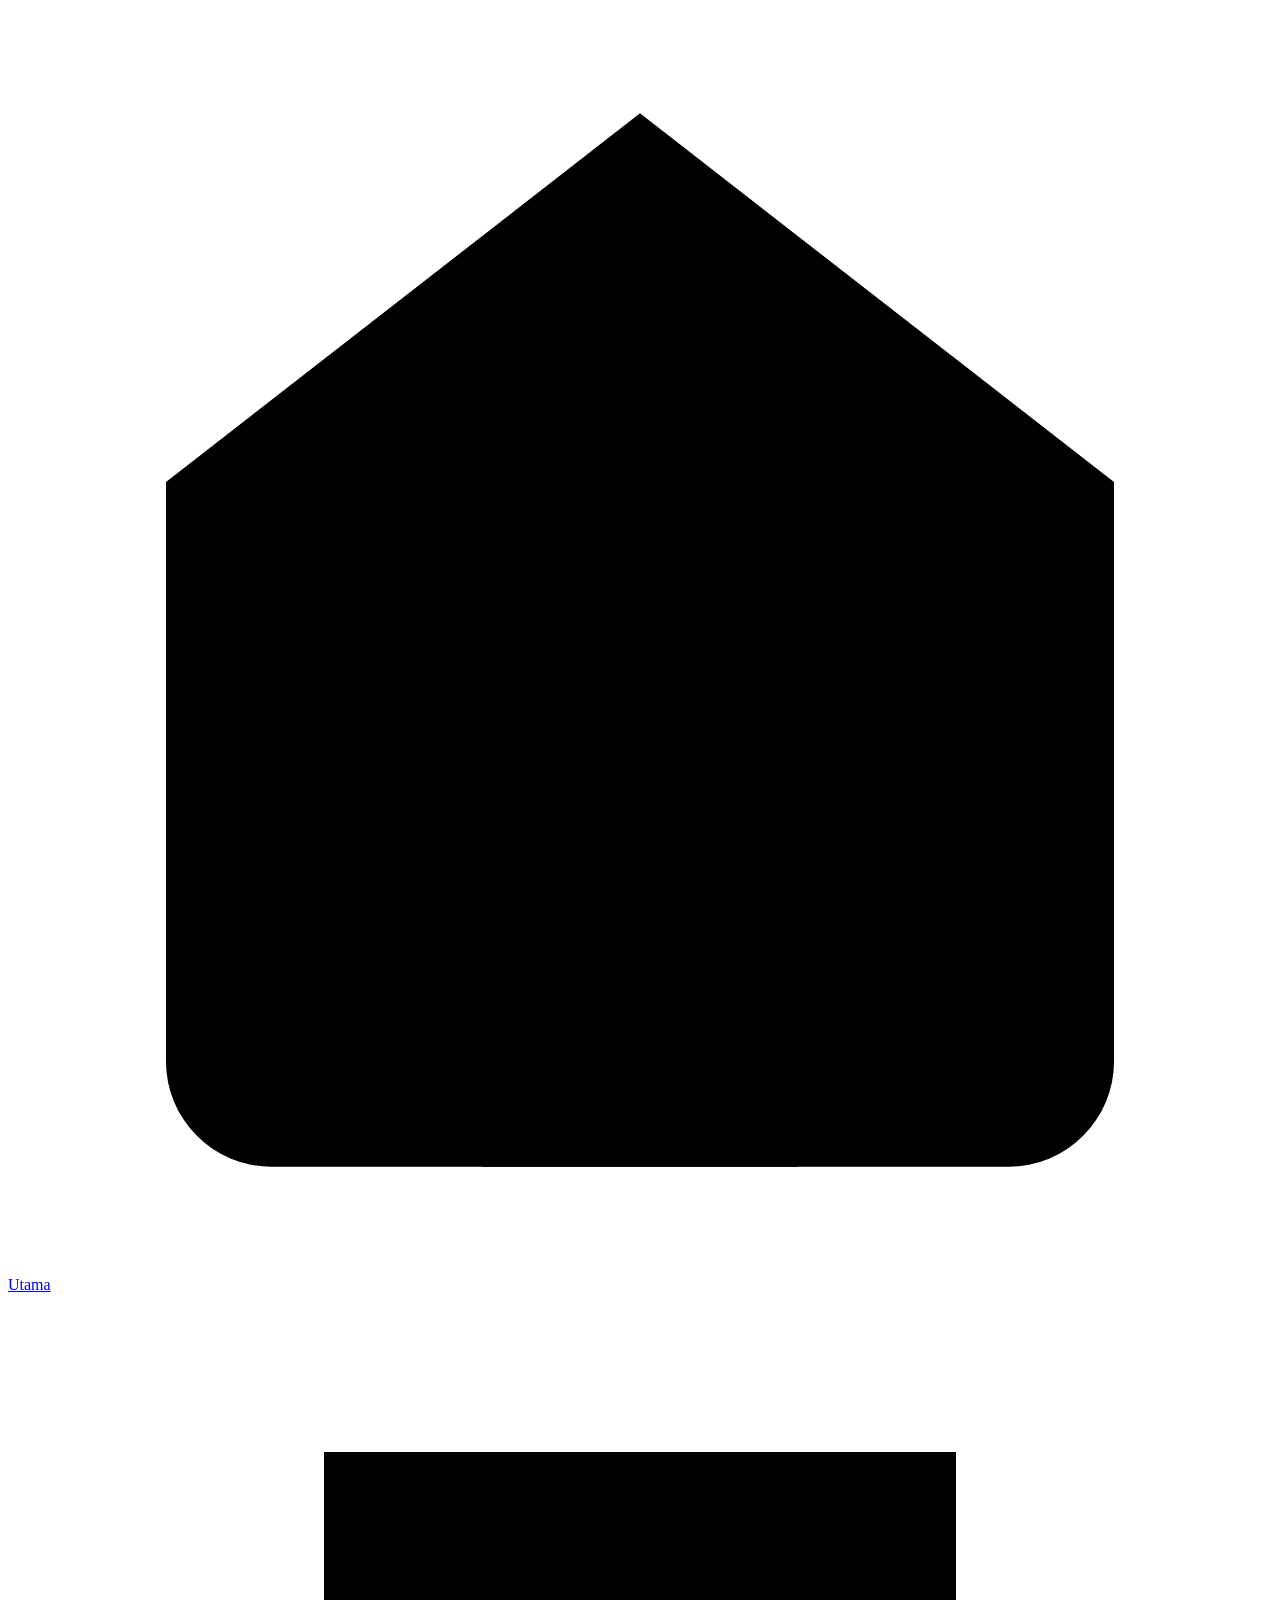
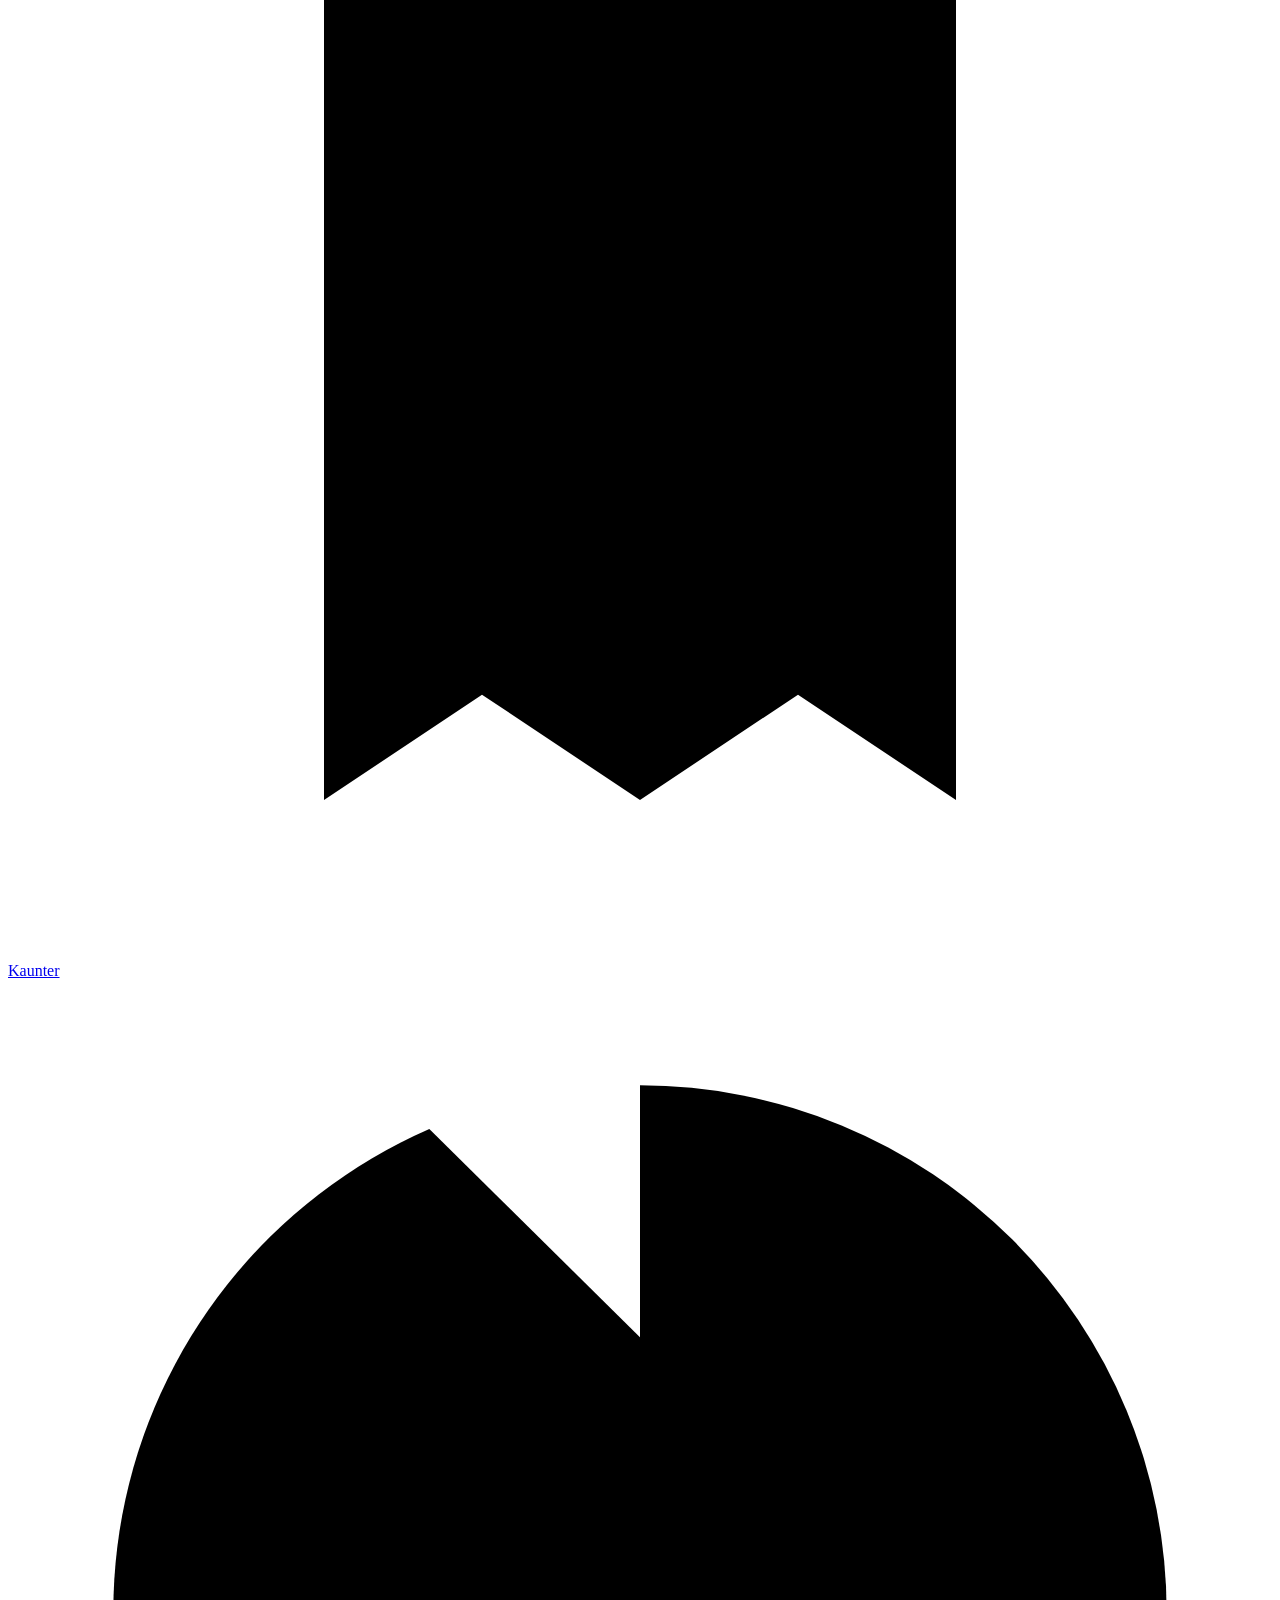
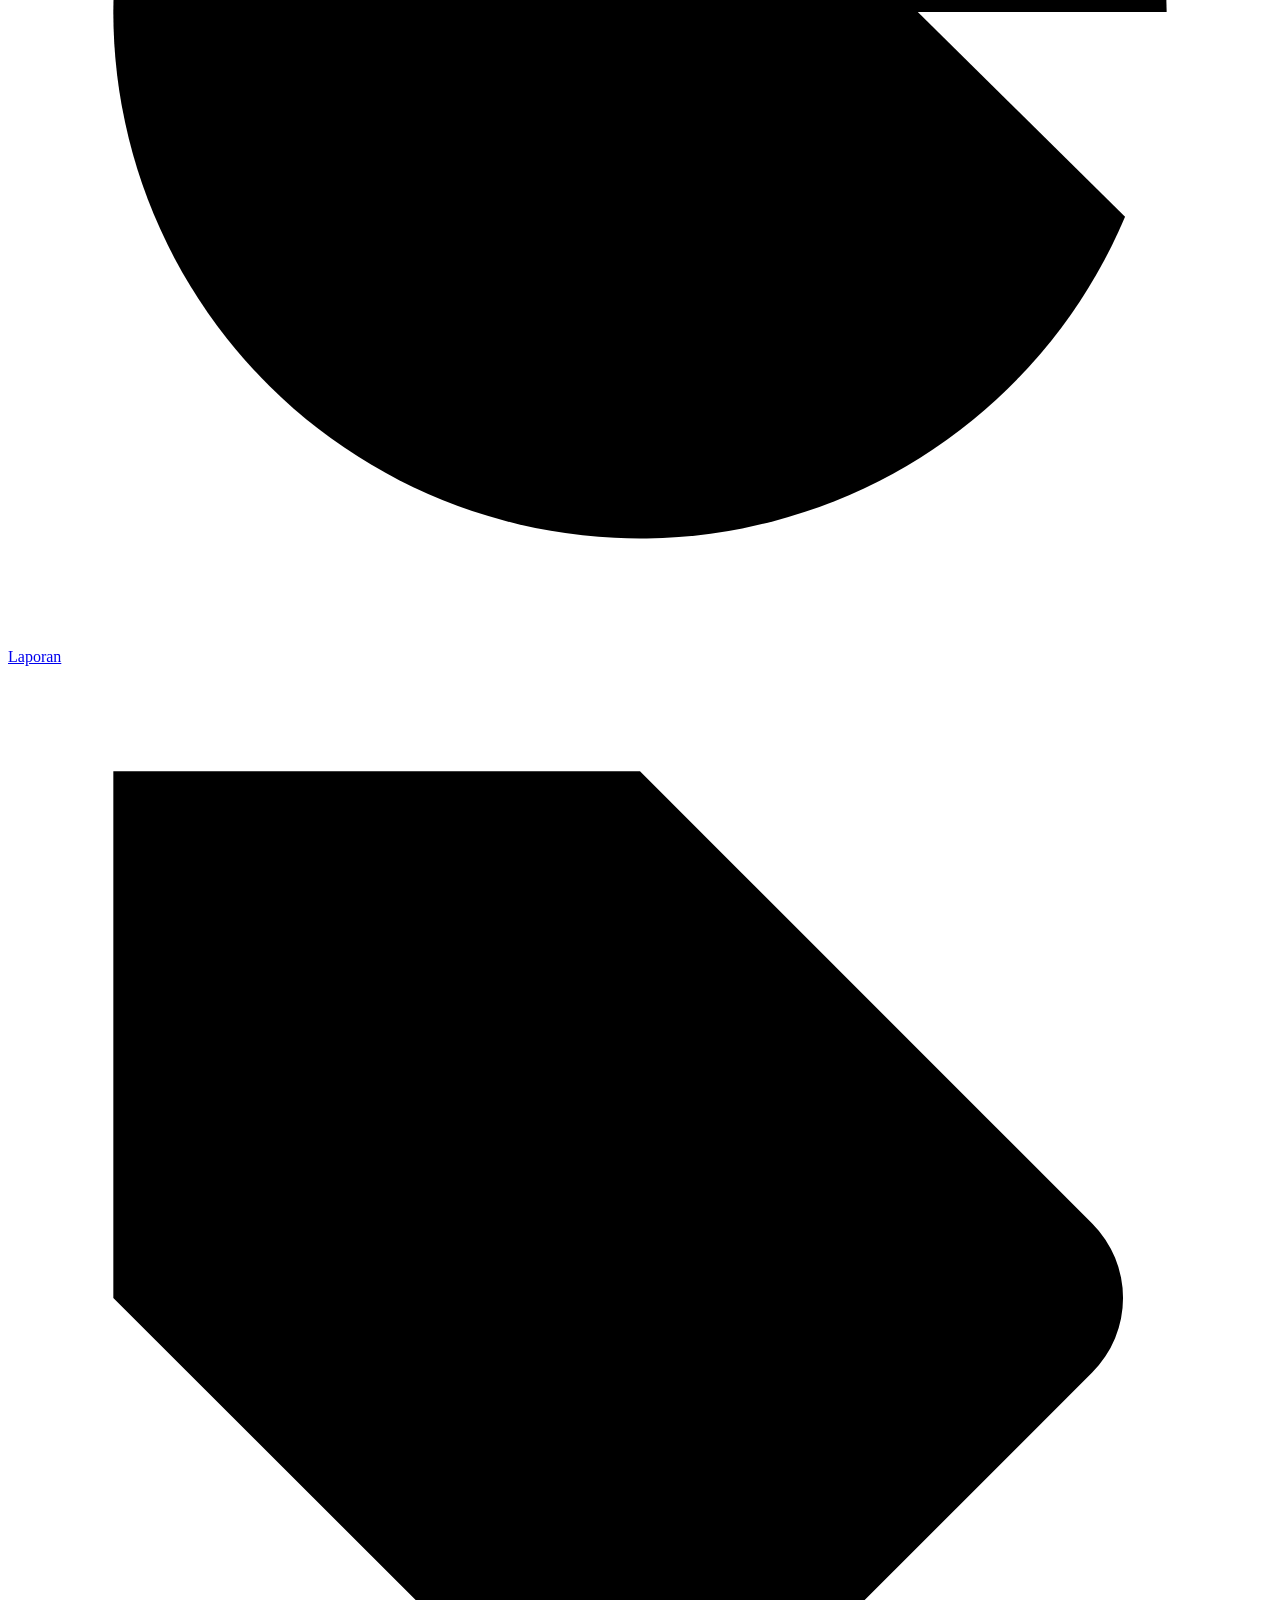
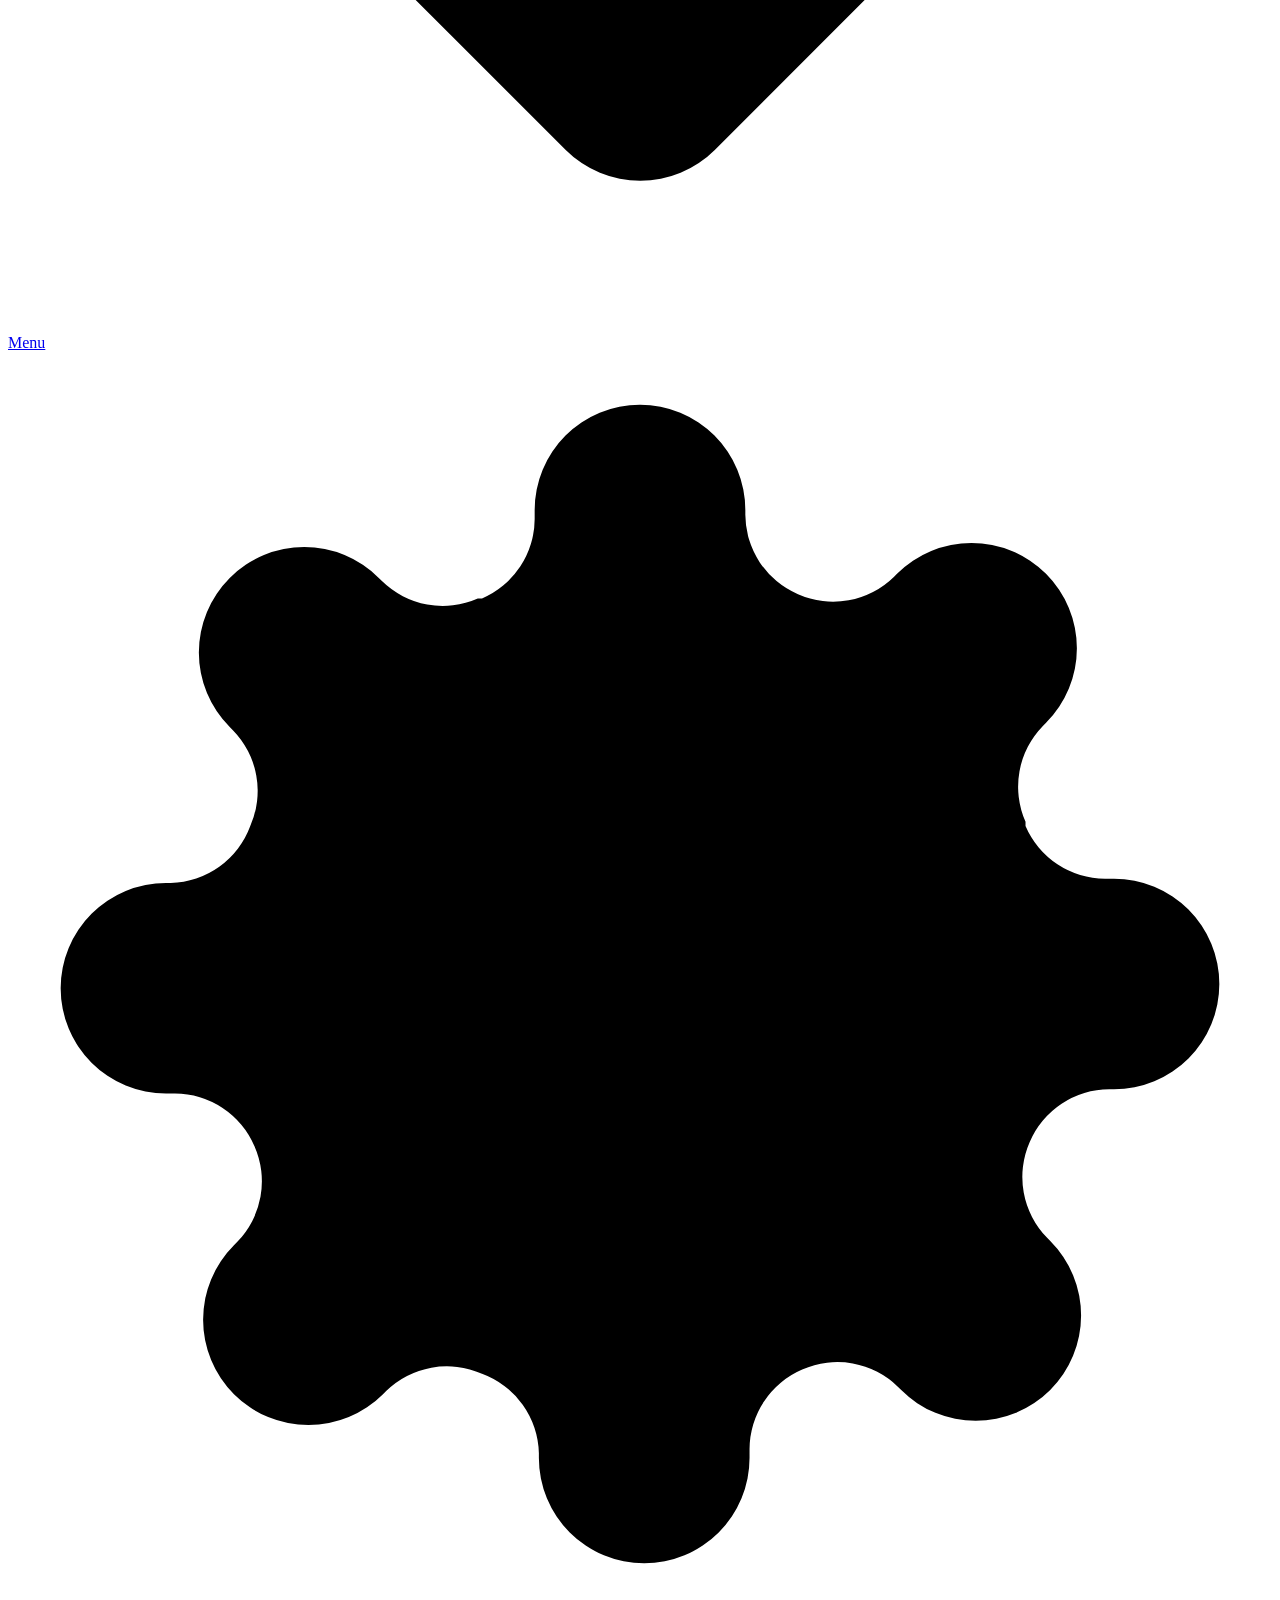
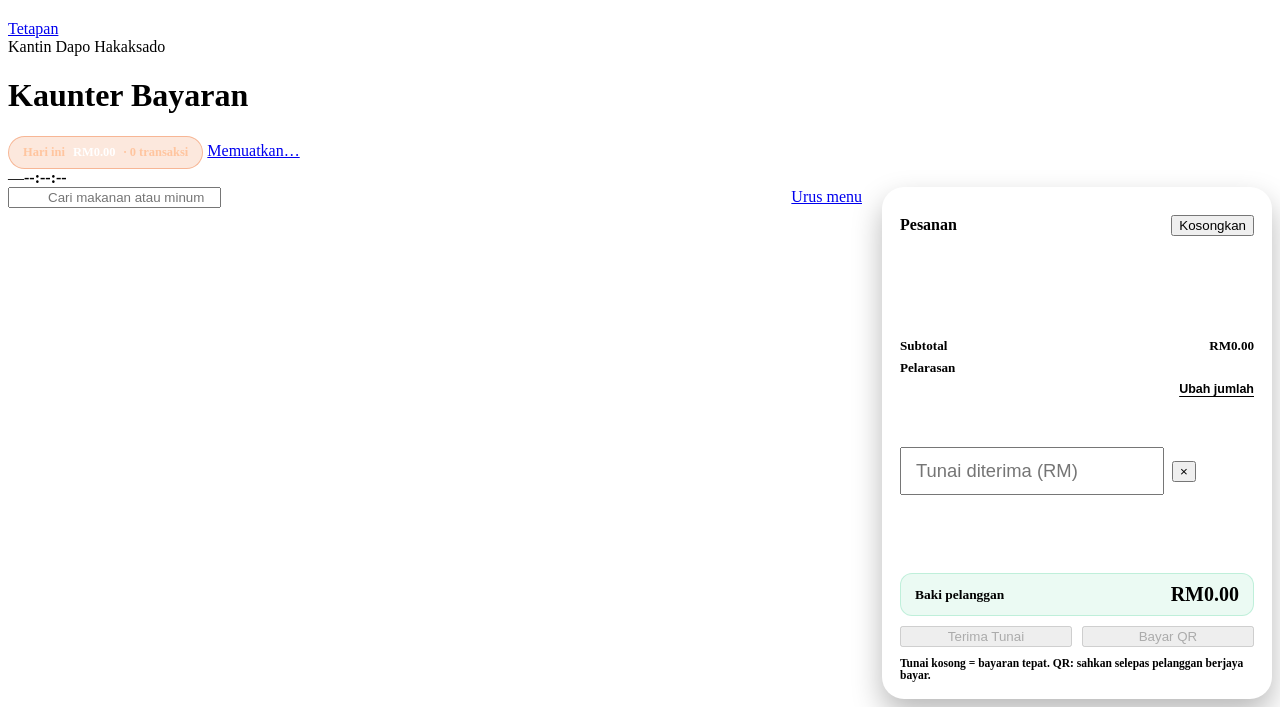
==== commit b5394577: "Update foodmenu.html" ====
--- a/foodmenu.html
+++ b/foodmenu.html
@@ -7,173 +7,99 @@
 <link rel="preconnect" href="https://fonts.googleapis.com" />
 <link rel="preconnect" href="https://fonts.gstatic.com" crossorigin />
 <link href="https://fonts.googleapis.com/css2?family=Manrope:wght@500;700;800&display=swap" rel="stylesheet" />
+<link rel="stylesheet" href="app.css" />
 <style>
-  :root{
-    --bg:#272833; --rail:#1F2029; --panel:#31333F; --panel-2:#3A3D4B;
-    --line:rgba(255,255,255,.08); --text:#F4F4F7; --muted:#A5A7B5; --ink:#272833;
-    --orange:#EB5A0F; --orange-2:#F58A3C; --green:#3ECF8E; --red:#F0625C;
-    --hot:#E06522; --cold:#4A95C9;
-    color-scheme:dark;
+  main{max-width:1400px}
+  .today-pill{display:inline-flex;align-items:center;gap:8px;background:rgba(235,90,15,.14);border:1px solid rgba(235,90,15,.35);border-radius:999px;padding:8px 14px;font-size:.78rem;font-weight:800;color:#ffc59f;text-decoration:none;white-space:nowrap}
+  .today-pill b{color:#fff;font-variant-numeric:tabular-nums}
+  .pos{display:grid;grid-template-columns:minmax(0,1fr) 390px;gap:20px;align-items:start}
+
+  /* ---------- menu side ---------- */
+  .tools{display:flex;gap:10px;align-items:center;flex-wrap:wrap;margin-bottom:12px}
+  .search{position:relative;flex:1;min-width:200px}
+  .search .input{padding-left:38px}
+  .search svg{position:absolute;left:12px;top:50%;transform:translateY(-50%);width:18px;height:18px;stroke:var(--muted);fill:none;stroke-width:2;stroke-linecap:round}
+  .chips{margin-bottom:16px}
+  .chip i{display:inline-block;width:8px;height:8px;border-radius:50%;margin-right:7px;vertical-align:1px;background:var(--c,#fff)}
+  .items{display:grid;grid-template-columns:repeat(auto-fill,minmax(150px,1fr));gap:10px}
+  .cat-title{grid-column:1/-1;font-size:.76rem;font-weight:800;color:var(--muted);margin:10px 0 -2px;display:flex;align-items:center;gap:8px}
+  .cat-title i{width:8px;height:8px;border-radius:50%;background:var(--c)}
+  .cat-title:first-child{margin-top:0}
+  .item{position:relative;text-align:left;background:rgba(255,255,255,.05);border:1px solid var(--line);border-left:4px solid var(--c);border-radius:14px;padding:12px 12px 10px;cursor:pointer;min-height:78px;display:flex;flex-direction:column;justify-content:space-between;gap:6px;transition:background .15s,transform .1s;color:#fff}
+  .item:hover{background:rgba(255,255,255,.1)}
+  .item:active{transform:scale(.96)}
+  .item b{font-size:.88rem;font-weight:800;line-height:1.25}
+  .item span{font-size:.8rem;color:var(--muted);font-variant-numeric:tabular-nums;font-weight:700}
+  .item .n{position:absolute;top:-8px;right:-6px;background:var(--orange);color:#fff;border-radius:999px;min-width:24px;height:24px;padding:0 7px;display:grid;place-items:center;font-size:.72rem;font-weight:800;box-shadow:0 4px 10px rgba(0,0,0,.35)}
+
+  /* ---------- cart ---------- */
+  .cart{position:sticky;top:20px;background:var(--panel);border:1px solid var(--line);border-radius:22px;display:flex;flex-direction:column;max-height:calc(100vh - 40px);box-shadow:0 14px 30px rgba(0,0,0,.28)}
+  .sheet-bar{display:none;height:70px;padding:0 18px;align-items:center;justify-content:space-between;gap:12px;cursor:pointer;flex:none}
+  .sheet-bar .sum{font-weight:800;font-size:.9rem}
+  .sheet-bar .sum small{display:block;color:var(--muted);font-size:.74rem;font-weight:700}
+  .cart-head{display:flex;justify-content:space-between;align-items:center;padding:16px 18px 8px;flex:none}
+  .cart-head h2{font-size:1rem;font-weight:800}
+  .cart-head h2 small{color:var(--muted);font-weight:700;font-size:.76rem;margin-left:6px}
+  .lines{flex:1 1 auto;overflow:auto;padding:0 10px;min-height:70px}
+  .line{display:grid;grid-template-columns:minmax(0,1fr) auto;gap:2px 10px;padding:10px 8px;align-items:center}
+  .line+.line{border-top:1px solid var(--line)}
+  .line .nm{font-weight:800;font-size:.88rem;line-height:1.2;overflow-wrap:anywhere}
+  .line .pr{font-size:.76rem;color:var(--muted);font-weight:700;cursor:pointer;display:inline-flex;gap:6px;align-items:center;background:none;border:0;padding:0;border-bottom:1px dashed rgba(255,255,255,.3);justify-self:start}
+  .line .pr:hover{color:#fff}
+  .line .amt{font-weight:800;font-variant-numeric:tabular-nums;text-align:right;font-size:.95rem}
+  .qty{display:inline-flex;align-items:center;gap:3px;justify-self:end}
+  .qty button{width:30px;height:30px;border-radius:9px;border:1px solid var(--line);background:rgba(255,255,255,.07);color:#fff;font-weight:800;cursor:pointer;font-size:1.05rem;display:grid;place-items:center;line-height:1}
+  .qty button:hover{background:rgba(255,255,255,.14)}
+  .qty b{min-width:28px;text-align:center;font-variant-numeric:tabular-nums}
+  .qty .rmv{color:#ffb3af;margin-left:4px;border-color:rgba(240,98,92,.3);background:rgba(240,98,92,.12);font-size:.9rem}
+  .totals{padding:10px 18px 0;border-top:1px solid var(--line);flex:none}
+  .trow{display:flex;justify-content:space-between;align-items:center;font-size:.82rem;color:var(--muted);font-weight:700;padding:3px 0;gap:10px}
+  .trow.big{font-size:1rem;color:#fff;padding-top:6px}
+  .trow.big b{font-size:1.65rem;font-weight:800;font-variant-numeric:tabular-nums;line-height:1.1}
+  .trow .adj{color:#8fe9be}
+  .linkbtn{background:none;border:0;color:var(--orange-2);font-weight:800;font-size:.78rem;cursor:pointer;padding:0;text-decoration:underline;text-underline-offset:3px}
+  .pay{padding:10px 18px 18px;display:flex;flex-direction:column;gap:10px;flex:none}
+  .cash-row{display:flex;gap:8px;align-items:center}
+  .cash-row .input{font-size:1.15rem;padding:11px 14px}
+  .notes{display:flex;gap:6px;flex-wrap:wrap}
+  .notes button{border:1px solid var(--line);background:rgba(255,255,255,.06);color:#fff;border-radius:999px;padding:6px 11px;font-size:.76rem;font-weight:800;cursor:pointer}
+  .notes button:hover{background:rgba(255,255,255,.12)}
+  .change{display:flex;justify-content:space-between;align-items:center;background:rgba(62,207,142,.1);border:1px solid rgba(62,207,142,.25);border-radius:12px;padding:9px 14px;font-weight:800;font-size:.84rem}
+  .change.short{background:rgba(240,98,92,.1);border-color:rgba(240,98,92,.3);color:#ffb3af}
+  .change b{font-size:1.25rem;font-variant-numeric:tabular-nums}
+  .paybtns{display:grid;grid-template-columns:1fr 1fr;gap:10px}
+  .hint{font-size:.72rem;color:var(--muted);font-weight:700}
+
+  /* ---------- receipt ---------- */
+  .receipt{text-align:center}
+  .receipt .tick{width:64px;height:64px;border-radius:50%;background:var(--green);color:#0f2b1f;display:grid;place-items:center;font-size:2rem;font-weight:800;margin:0 auto 12px}
+  .receipt .big{margin:14px 0;background:rgba(255,255,255,.05);border:1px solid var(--line);border-radius:16px;padding:14px}
+  .receipt .big span{display:block;color:var(--muted);font-size:.78rem;font-weight:700}
+  .receipt .big b{font-size:2.4rem;font-weight:800;font-variant-numeric:tabular-nums;line-height:1.1}
+  .receipt .rc{text-align:left;font-size:.82rem;max-height:160px;overflow:auto;padding:0 4px}
+  .receipt .rc div{display:flex;justify-content:space-between;gap:10px;padding:3px 0;color:var(--muted)}
+  .receipt .rc div b{color:#fff;font-variant-numeric:tabular-nums}
+
+  @media (max-width:1000px){
+    .pos{grid-template-columns:1fr}
+    main{padding-bottom:120px}
+    .cart{position:fixed;left:84px;right:0;bottom:0;top:auto;max-height:none;border-radius:22px 22px 0 0;transform:translateY(calc(100% - 70px));transition:transform .3s cubic-bezier(.2,.8,.2,1);z-index:55;box-shadow:0 -10px 30px rgba(0,0,0,.45);height:88vh;height:88dvh}
+    .cart.open{transform:translateY(0)}
+    .cart.open .sheet-bar{display:none}
+    .sheet-bar{display:flex}
+    .cart-head .close{display:inline-flex}
   }
-  *{box-sizing:border-box;margin:0;padding:0}
-  html{scroll-behavior:smooth}
-  body{font-family:"Manrope","Segoe UI",system-ui,-apple-system,Roboto,sans-serif;background:var(--bg);color:var(--text);min-height:100vh;font-weight:500;-webkit-font-smoothing:antialiased}
-  button{font-family:inherit;cursor:pointer;border:none;color:inherit}
-  :focus-visible{outline:2px solid var(--orange-2);outline-offset:3px}
-
-  /* ---------- left rail ---------- */
-  .rail{position:fixed;left:0;top:0;bottom:0;width:84px;background:var(--rail);border-right:1px solid var(--line);display:flex;flex-direction:column;align-items:center;padding:18px 0;z-index:60}
-  .rail .back{width:40px;height:40px;border-radius:12px;display:grid;place-items:center;color:var(--muted);text-decoration:none;transition:background .2s,color .2s}
-  .rail .back:hover{color:#fff;background:rgba(255,255,255,.06)}
-  .rail .back svg{width:22px;height:22px}
-  .rail nav{display:flex;flex-direction:column;gap:10px;margin:auto 0}
-  .nav{width:60px;padding:9px 0 7px;border-radius:14px;display:flex;flex-direction:column;align-items:center;gap:5px;color:var(--muted);text-decoration:none;font-size:.62rem;font-weight:700;transition:background .2s,color .2s}
-  .rail svg{stroke:currentColor;fill:none;stroke-width:1.8;stroke-linecap:round;stroke-linejoin:round}
-  .nav svg{width:22px;height:22px}
-  .nav:hover{background:rgba(255,255,255,.06);color:#fff}
-  .nav.active{background:var(--orange);color:#fff;box-shadow:0 8px 18px rgba(235,90,15,.35)}
-
-  /* ---------- page ---------- */
-  main{margin-left:84px;padding:26px 30px 48px;max-width:1500px}
-  .head{display:flex;align-items:center;justify-content:space-between;gap:16px;flex-wrap:wrap;margin-bottom:18px}
-  .brand{font-size:.8rem;font-weight:700;color:var(--muted);margin-bottom:2px}
-  h1{font-size:1.75rem;font-weight:500;letter-spacing:-.01em;line-height:1.15}
-  h1 b{font-weight:800}
-  .clock{display:inline-flex;align-items:center;gap:12px;background:rgba(255,255,255,.06);border:1px solid var(--line);border-radius:999px;padding:8px 16px;font-size:.84rem;color:var(--muted);font-variant-numeric:tabular-nums}
-  .clock b{color:#fff;font-size:1rem;font-weight:800}
-
-  .app{display:grid;grid-template-columns:1fr 372px;gap:20px;align-items:start}
-  .panel{background:var(--panel);border:1px solid var(--line);border-radius:22px;overflow:hidden;scroll-margin-top:20px}
-  .panel-head{padding:16px 20px;font-weight:800;font-size:.95rem;display:flex;align-items:center;gap:10px;border-bottom:1px solid var(--line)}
-  .hint{margin-left:auto;font-size:.76rem;color:var(--muted);font-weight:700}
-
-  /* ---------- search + tabs ---------- */
-  .tools{padding:14px 16px 0;display:flex;gap:10px;flex-wrap:wrap}
-  #search{flex:1;min-width:200px;padding:12px 16px;border:1px solid var(--line);background:var(--bg);color:#fff;border-radius:14px;font:inherit;font-size:.95rem}
-  #search::placeholder{color:var(--muted)}
-  #search:focus{outline:none;border-color:var(--orange-2);box-shadow:0 0 0 3px rgba(245,138,60,.25)}
-  .tabs{display:flex;gap:8px;flex-wrap:wrap;padding:12px 16px}
-  .tab{padding:9px 16px;border-radius:999px;background:rgba(255,255,255,.06);color:var(--text);font-weight:700;font-size:.82rem;transition:background .2s,color .2s}
-  .tab:hover{background:rgba(255,255,255,.12)}
-  .tab.active{background:var(--cc,var(--orange));color:var(--ct,#fff);box-shadow:0 8px 18px rgba(0,0,0,.25)}
-
-  /* ---------- item grid ---------- */
-  .cat-title{padding:14px 16px 4px;font-weight:800;font-size:.9rem;display:flex;align-items:center;gap:8px}
-  .cat-title::before{content:"";width:10px;height:10px;border-radius:50%;background:var(--cc,var(--orange));flex:none}
-  .items{display:grid;grid-template-columns:repeat(auto-fill,minmax(156px,1fr));gap:10px;padding:8px 16px 18px}
-  .item{
-    background:var(--bg);border:1px solid var(--line);border-radius:16px;padding:12px;text-align:left;color:var(--text);min-height:88px;
-    display:flex;flex-direction:column;gap:6px;position:relative;overflow:hidden;
-    transition:background .15s,border-color .15s,transform .12s;animation:pop .25s ease backwards
+  @media (min-width:1001px){ .cart-head .close{display:none} }
+  @media (max-width:720px){
+    .cart{left:0;bottom:68px;height:calc(88vh - 68px);height:calc(88dvh - 68px)}
+    main{padding-bottom:170px}
+    .items{grid-template-columns:repeat(auto-fill,minmax(130px,1fr))}
   }
-  @keyframes pop{from{opacity:0;transform:scale(.95)}}
-  .item:hover{border-color:var(--orange-2);background:var(--panel-2)}
-  .item:active{transform:scale(.97)}
-  .item.flash{animation:flash .45s ease}
-  @keyframes flash{35%{background:rgba(62,207,142,.35);border-color:var(--green)}}
-  .item .nm{font-weight:700;font-size:.86rem;line-height:1.3;padding-right:22px}
-  .item .pr{color:var(--orange-2);font-weight:800;font-size:1rem;margin-top:auto;font-variant-numeric:tabular-nums}
-  .variants{display:flex;gap:6px;margin-top:auto}
-  .vbtn{flex:1;padding:8px 4px;border-radius:10px;font-weight:800;font-size:.76rem;color:#fff;transition:filter .15s}
-  .vbtn.hot{background:var(--hot)}.vbtn.cold{background:var(--cold)}
-  .vbtn:hover{filter:brightness(1.12)}
-  .badge{position:absolute;top:8px;right:8px;background:var(--green);color:#0B2E1E;font-size:.72rem;font-weight:800;padding:2px 8px;border-radius:999px}
-
-  /* ---------- cart ---------- */
-  .cart-wrap{position:sticky;top:20px}
-  #cartList{max-height:44vh;overflow-y:auto;padding:6px 12px}
-  .empty{padding:36px 16px;text-align:center;color:var(--muted);font-size:.88rem;line-height:1.55}
-  .empty span{display:block;font-size:2.4rem;margin-bottom:8px}
-  .row{display:flex;align-items:center;gap:8px;padding:10px 6px;border-bottom:1px solid var(--line);animation:slidein .25s ease}
-  @keyframes slidein{from{opacity:0;transform:translateX(16px)}}
-  .row .info{flex:1;min-width:0}
-  .row .nm{font-weight:700;font-size:.86rem}
-  .row .un{font-size:.76rem;color:var(--muted)}
-  .qty{display:flex;align-items:center;gap:4px}
-  .qty button{width:30px;height:30px;border-radius:9px;background:rgba(255,255,255,.08);color:#fff;font-weight:800;font-size:1rem;transition:background .15s}
-  .qty button:hover{background:var(--orange)}
-  .qty span{min-width:24px;text-align:center;font-weight:800}
-  .row .amt{width:74px;text-align:right;font-weight:800;font-variant-numeric:tabular-nums}
-  .del{background:none;color:var(--red);font-size:1rem;padding:2px 4px}
-
-  .totals{padding:14px 18px;border-top:1px solid var(--line)}
-  .tline{display:flex;justify-content:space-between;font-size:.86rem;color:var(--muted);margin-bottom:6px}
-  .grand{display:flex;justify-content:space-between;align-items:baseline;margin-top:4px}
-  .grand span{font-weight:700;color:var(--muted)}
-  .grand b{font-size:2rem;font-weight:800;font-variant-numeric:tabular-nums;color:#fff}
-  .grand b.bump{animation:bump .35s ease}
-  @keyframes bump{50%{transform:scale(1.1);color:var(--orange-2)}}
-  .actions{display:grid;grid-template-columns:1fr 1fr;gap:10px;padding:0 18px 18px}
-  .btn{padding:13px 16px;border-radius:14px;font-weight:800;font-size:.9rem;transition:filter .15s}
-  .btn:hover:not(:disabled){filter:brightness(1.08)}
-  .btn:disabled{opacity:.4;cursor:not-allowed}
-  .btn-pay{grid-column:1/-1;background:var(--orange);color:#fff;font-size:1.05rem;box-shadow:0 10px 22px rgba(235,90,15,.35)}
-  .btn-clear{background:rgba(240,98,92,.12);color:var(--red)}
-  .btn-ghost{background:rgba(255,255,255,.08);color:#fff}
-
-  /* ---------- modal ---------- */
-  .overlay{position:fixed;inset:0;background:rgba(10,11,18,.7);backdrop-filter:blur(6px);display:none;align-items:center;justify-content:center;z-index:100;padding:16px}
-  .overlay.show{display:flex;animation:fade .2s ease}
-  @keyframes fade{from{opacity:0}}
-  .modal{background:var(--panel);border:1px solid var(--line);border-radius:24px;width:100%;max-width:460px;overflow:hidden;animation:zoom .3s cubic-bezier(.2,.9,.3,1.2)}
-  @keyframes zoom{from{opacity:0;transform:scale(.92) translateY(16px)}}
-  .modal-head{padding:16px 20px;font-weight:800;display:flex;justify-content:space-between;align-items:center;border-bottom:1px solid var(--line)}
-  .modal-head button{background:none;color:var(--muted);font-size:1.2rem}
-  .modal-body{padding:20px}
-  .due{background:linear-gradient(160deg,var(--orange-2),var(--orange));border-radius:16px;padding:14px;text-align:center;margin-bottom:16px;color:#fff}
-  .due small{font-weight:700;font-size:.74rem;opacity:.9}
-  .due div{font-size:2.1rem;font-weight:800;font-variant-numeric:tabular-nums}
-  label{display:block;font-weight:700;font-size:.84rem;margin-bottom:6px;color:var(--muted)}
-  #cash{width:100%;padding:14px;font:inherit;font-size:1.6rem;font-weight:800;text-align:center;background:var(--bg);color:#fff;border:1px solid var(--line);border-radius:14px;font-variant-numeric:tabular-nums}
-  #cash:focus{outline:none;border-color:var(--orange-2);box-shadow:0 0 0 3px rgba(245,138,60,.25)}
-  .quick{display:grid;grid-template-columns:repeat(4,1fr);gap:8px;margin:12px 0}
-  .quick button{padding:11px 4px;border-radius:12px;background:rgba(255,255,255,.08);color:#fff;font-weight:800;font-size:.84rem;transition:background .15s}
-  .quick button:hover{background:rgba(255,255,255,.16)}
-  .change{border-radius:16px;padding:16px;text-align:center;margin-top:6px;border:1px solid transparent}
-  .change.ok{background:rgba(62,207,142,.12);border-color:var(--green)}
-  .change.short{background:rgba(240,98,92,.12);border-color:var(--red)}
-  .change small{font-weight:700;font-size:.74rem;color:var(--muted)}
-  .change .big{font-size:2.3rem;font-weight:800;font-variant-numeric:tabular-nums}
-  .change.ok .big{color:var(--green);animation:bump .4s}
-  .change.short .big{color:var(--red)}
-  .denoms{font-size:.8rem;color:var(--muted);margin-top:8px;line-height:1.5}
-  .modal-foot{display:grid;grid-template-columns:1fr 1fr;gap:10px;padding:0 20px 20px}
-  .btn-done{background:var(--green);color:#0B2E1E}
-
-  /* ---------- toast ---------- */
-  #toast{position:fixed;bottom:24px;left:50%;transform:translate(-50%,120px);background:#fff;color:var(--ink);padding:14px 24px;border-radius:999px;font-weight:800;z-index:200;transition:transform .35s cubic-bezier(.2,.9,.3,1.3);box-shadow:0 10px 30px rgba(0,0,0,.4)}
-  #toast.show{transform:translate(-50%,0)}
-
-  /* ---------- receipt (print) ---------- */
-  #receipt{display:none}
-  @media print{
-    :root{color-scheme:light}
-    body{background:#fff;color:#000}
-    body *{visibility:hidden}
-    #receipt,#receipt *{visibility:visible}
-    #receipt{display:block;position:absolute;left:0;top:0;width:100%;padding:10px;font-family:"Courier New",monospace;font-size:12px;color:#000}
-    #receipt table{width:100%;border-collapse:collapse}
-    #receipt td{padding:2px 0}
-    #receipt .r{text-align:right}
-    #receipt hr{border:none;border-top:1px dashed #000;margin:6px 0}
-    #receipt h2{text-align:center;font-size:14px}
-  }
-
-  @media (max-width:1000px){.app{grid-template-columns:1fr}.cart-wrap{position:static}}
-  @media (max-width:720px){
-    .rail{top:auto;right:0;bottom:0;width:auto;height:68px;flex-direction:row;justify-content:space-around;padding:0 8px;border-right:0;border-top:1px solid var(--line)}
-    .rail .back{display:none}
-    .rail nav{flex-direction:row;margin:0;gap:4px}
-    main{margin-left:0;padding:22px 14px 96px}
-  }
-  @media (prefers-reduced-motion:reduce){*{animation:none!important;transition:none!important}}
+  @media (max-width:420px){ .notes [data-add="2"],.notes [data-add="100"]{display:none} }
 </style>
 </head>
 <body>
 <aside class="rail" aria-label="Navigasi">
-  <a class="back" href="index.html" aria-label="Kembali ke Utama">
-    <svg viewBox="0 0 24 24" aria-hidden="true"><path d="M19 12H5"/><path d="M12 19l-7-7 7-7"/></svg>
-  </a>
   <nav>
     <a class="nav" href="index.html">
       <svg viewBox="0 0 24 24" aria-hidden="true"><path d="M3 9l9-7 9 7v11a2 2 0 0 1-2 2H5a2 2 0 0 1-2-2z"/><path d="M9 22V12h6v10"/></svg>Utama</a>
@@ -181,330 +107,291 @@
       <svg viewBox="0 0 24 24" aria-hidden="true"><path d="M6 3h12v18l-3-2-3 2-3-2-3 2z"/><path d="M9 8h6M9 12h6"/></svg>Kaunter</a>
     <a class="nav" href="salesdata.html">
       <svg viewBox="0 0 24 24" aria-hidden="true"><path d="M21.21 15.89A10 10 0 1 1 8 2.83"/><path d="M22 12A10 10 0 0 0 12 2v10z"/></svg>Laporan</a>
-    <a class="nav" href="foodmenu.html#senarai">
-      <svg viewBox="0 0 24 24" aria-hidden="true"><path d="M20.59 13.41l-7.17 7.17a2 2 0 0 1-2.83 0L2 12V2h10l8.59 8.59a2 2 0 0 1 0 2.82z"/><circle cx="7" cy="7" r="1"/></svg>Harga</a>
+    <a class="nav" href="menu.html">
+      <svg viewBox="0 0 24 24" aria-hidden="true"><path d="M20.59 13.41l-7.17 7.17a2 2 0 0 1-2.83 0L2 12V2h10l8.59 8.59a2 2 0 0 1 0 2.82z"/><circle cx="7" cy="7" r="1"/></svg>Menu</a>
+    <a class="nav" href="settings.html">
+      <svg viewBox="0 0 24 24" aria-hidden="true"><circle cx="12" cy="12" r="3"/><path d="M19.4 15a1.65 1.65 0 0 0 .33 1.82l.06.06a2 2 0 0 1-2.83 2.83l-.06-.06a1.65 1.65 0 0 0-1.82-.33 1.65 1.65 0 0 0-1 1.51V21a2 2 0 0 1-4 0v-.09A1.65 1.65 0 0 0 9 19.4a1.65 1.65 0 0 0-1.82.33l-.06.06a2 2 0 0 1-2.83-2.83l.06-.06a1.65 1.65 0 0 0 .33-1.82 1.65 1.65 0 0 0-1.51-1H3a2 2 0 0 1 0-4h.09A1.65 1.65 0 0 0 4.6 9a1.65 1.65 0 0 0-.33-1.82l-.06-.06a2 2 0 0 1 2.83-2.83l.06.06a1.65 1.65 0 0 0 1.82.33H9a1.65 1.65 0 0 0 1-1.51V3a2 2 0 0 1 4 0v.09a1.65 1.65 0 0 0 1 1.51 1.65 1.65 0 0 0 1.82-.33l.06-.06a2 2 0 0 1 2.83 2.83l-.06.06a1.65 1.65 0 0 0-.33 1.82V9a1.65 1.65 0 0 0 1.51 1H21a2 2 0 0 1 0 4h-.09a1.65 1.65 0 0 0-1.51 1z"/></svg>Tetapan</a>
   </nav>
 </aside>
 
 <main>
   <div class="head">
     <div>
-      <div class="brand">Kantin Dapo Hakaksado</div>
+      <div class="brand" id="brand">Kantin Dapo Hakaksado</div>
       <h1><b>Kaunter</b> Bayaran</h1>
     </div>
-    <div class="clock"><b id="clock">--:--:--</b></div>
-  </div>
-
-  <div class="app">
-    <!-- MENU -->
-    <div class="panel" id="senarai">
-      <div class="panel-head">Senarai menu <span class="hint">Klik untuk tambah ke pesanan</span></div>
-      <div class="tools">
-        <input id="search" type="search" placeholder="Cari makanan… (contoh: nasi, teh, ayam)" autocomplete="off" aria-label="Cari menu" />
-        <button class="btn btn-ghost" id="clearSearch">Reset</button>
-      </div>
-      <div class="tabs" id="tabs" role="tablist"></div>
-      <div id="menuArea"></div>
-    </div>
-
-    <!-- CART -->
-    <div class="cart-wrap">
-      <div class="panel">
-        <div class="panel-head">Pesanan pelanggan <span id="cartCount" class="hint"></span></div>
-        <div id="cartList"><div class="empty"><span>🛒</span>Belum ada pesanan.<br />Klik menu di sebelah untuk mula.</div></div>
-        <div class="totals">
-          <div class="tline"><span>Bilangan item</span><span id="itemCount">0</span></div>
-          <div class="grand"><span>Jumlah</span><b id="grand">RM0.00</b></div>
-        </div>
-        <div class="actions">
-          <button class="btn btn-pay" id="btnPay" disabled>Bayar (F2)</button>
-          <button class="btn btn-clear" id="btnClear" disabled>Kosongkan</button>
-          <button class="btn btn-ghost" id="btnLast">Resit terakhir</button>
-        </div>
-      </div>
+    <div class="head-right">
+      <a class="today-pill" id="todayPill" href="salesdata.html?p=day">Hari ini <b>RM0.00</b> · 0 transaksi</a>
+      <a id="syncBadge" class="sync" href="settings.html"><i></i>Memuatkan…</a>
+      <div class="clock"><span id="today">—</span><b id="now">--:--:--</b></div>
     </div>
   </div>
+
+  <div class="pos">
+    <section class="menu-area" aria-label="Pilih makanan">
+      <div class="tools">
+        <label class="search"><svg viewBox="0 0 24 24" aria-hidden="true"><circle cx="11" cy="11" r="7"/><path d="M20 20l-3.5-3.5"/></svg><input class="input" id="q" type="search" placeholder="Cari makanan atau minuman…" autocomplete="off"></label>
+        <a class="btn sm" href="menu.html">Urus menu</a>
+      </div>
+      <div class="chips" id="chips" role="tablist"></div>
+      <div class="items" id="items"></div>
+    </section>
+
+    <aside class="cart" id="cart" aria-label="Pesanan">
+      <div class="sheet-bar" id="sheetBar">
+        <div class="sum"><span id="sbTotal">RM0.00</span><small id="sbCount">Tiada item</small></div>
+        <button class="btn primary" id="sbToggle" type="button">Bayar ▴</button>
+      </div>
+      <div class="cart-head">
+        <h2>Pesanan <small id="cartCount"></small></h2>
+        <div class="row" style="gap:6px">
+          <button class="btn sm ghost" id="clearBtn" type="button">Kosongkan</button>
+          <button class="btn sm close" id="closeSheet" type="button" aria-label="Tutup">▾</button>
+        </div>
+      </div>
+      <div class="lines" id="lines"></div>
+      <div class="totals">
+        <div class="trow"><span>Subtotal</span><span id="tSub">RM0.00</span></div>
+        <div class="trow" id="tAdjRow" hidden><span>Pelarasan <span class="muted" id="tNote"></span></span><span class="adj" id="tAdj"></span></div>
+        <div class="trow"><span></span><button class="linkbtn" id="adjBtn" type="button">Ubah jumlah</button></div>
+        <div class="trow big"><span>Jumlah</span><b id="tTotal">RM0.00</b></div>
+      </div>
+      <div class="pay">
+        <div class="cash-row">
+          <input class="input" id="cash" type="number" inputmode="decimal" step="0.01" min="0" placeholder="Tunai diterima (RM)" aria-label="Tunai diterima">
+          <button class="btn sm" id="cashClear" type="button" aria-label="Kosongkan tunai">×</button>
+        </div>
+        <div class="notes" id="notes">
+          <button type="button" data-exact>Tepat</button>
+          <button type="button" data-add="1">+1</button>
+          <button type="button" data-add="2">+2</button>
+          <button type="button" data-add="5">+5</button>
+          <button type="button" data-add="10">+10</button>
+          <button type="button" data-add="20">+20</button>
+          <button type="button" data-add="50">+50</button>
+          <button type="button" data-add="100">+100</button>
+        </div>
+        <div class="change" id="change"><span>Baki pelanggan</span><b id="changeAmt">RM0.00</b></div>
+        <div class="paybtns">
+          <button class="btn primary lg" id="payCash" type="button" disabled>Terima Tunai</button>
+          <button class="btn qr lg" id="payQr" type="button" disabled>Bayar QR</button>
+        </div>
+        <div class="hint">Tunai kosong = bayaran tepat. QR: sahkan selepas pelanggan berjaya bayar.</div>
+      </div>
+    </aside>
+  </div>
 </main>
 
-<!-- PAYMENT MODAL -->
-<div class="overlay" id="payModal" role="dialog" aria-modal="true" aria-labelledby="payTitle">
-  <div class="modal">
-    <div class="modal-head"><span id="payTitle">Bayaran tunai</span><button id="closePay" aria-label="Tutup">✕</button></div>
-    <div class="modal-body">
-      <div class="due"><small>Jumlah perlu dibayar</small><div id="dueAmt">RM0.00</div></div>
-      <label for="cash">Duit diterima daripada pelanggan (RM)</label>
-      <input id="cash" type="number" step="0.05" min="0" inputmode="decimal" placeholder="0.00" />
-      <div class="quick" id="quickCash"></div>
-      <div class="change short" id="changeBox"><small>Baki untuk pelanggan</small><div class="big" id="changeAmt">RM0.00</div><div class="denoms" id="denoms"></div></div>
+<script src="config.js"></script>
+<script src="menu-default.js"></script>
+<script src="db.js"></script>
+<script>
+const H = KantinDB.h, { rm, money, esc, startClock, startOfDay, toast } = H;
+startClock('today', 'now');
+document.getElementById('brand').textContent = KantinDB.state.shopName;
+
+const $ = id => document.getElementById(id);
+const params = new URLSearchParams(location.search);
+let MENU = { cats: [], items: [] }, cat = '__all', q = '', catInit = false;
+let cart = [], override = null, note = '';
+
+/* ---------------- cart persistence (survives an accidental refresh) */
+const CART_KEY = 'hakaksado_cart';
+try { const c = JSON.parse(sessionStorage.getItem(CART_KEY)); if (c && Array.isArray(c.cart)) { cart = c.cart; override = c.override; note = c.note || ''; } } catch (e) { }
+const persist = () => { try { sessionStorage.setItem(CART_KEY, JSON.stringify({ cart, override, note })); } catch (e) { } };
+
+/* ---------------- menu rendering */
+const catColor = c => { const i = MENU.cats.indexOf(c); return KantinDB.catStyle(c, i < 0 ? 0 : i).c2; };
+function renderChips() {
+  const all = [['__all', 'Semua', '#fff'], ...MENU.cats.map(c => [c, c, catColor(c)])];
+  $('chips').innerHTML = all.map(([k, label, col]) => `<button class="chip${k === cat ? ' active' : ''}" role="tab" data-cat="${esc(k)}" style="--c:${col}">${k === '__all' ? '' : '<i></i>'}${esc(label)}</button>`).join('');
+}
+function renderItems() {
+  const inCart = {}; cart.forEach(l => inCart[l.id] = (inCart[l.id] || 0) + l.qty);
+  const needle = q.trim().toLowerCase();
+  let items = MENU.items.filter(it => !needle || it.name.toLowerCase().includes(needle));
+  if (!needle && cat !== '__all') items = items.filter(it => it.cat === cat);
+  const tile = it => `<button class="item" type="button" data-id="${esc(it.id)}" style="--c:${catColor(it.cat)}"><b>${esc(it.name)}</b><span>${rm(it.price)}</span>${inCart[it.id] ? `<span class="n">×${inCart[it.id]}</span>` : ''}</button>`;
+  let html = '';
+  if (!items.length) html = `<div class="empty" style="grid-column:1/-1"><b>Tiada item</b>${needle ? 'Cuba carian lain.' : 'Tambah item di halaman Menu.'}</div>`;
+  else if (!needle && cat === '__all') {
+    MENU.cats.forEach(c => { const list = items.filter(it => it.cat === c); if (!list.length) return; html += `<div class="cat-title" style="--c:${catColor(c)}"><i></i>${esc(c)}</div>` + list.map(tile).join(''); });
+  } else html = items.map(tile).join('');
+  $('items').innerHTML = html;
+}
+$('chips').addEventListener('click', e => { const b = e.target.closest('[data-cat]'); if (!b) return; cat = b.dataset.cat; q = ''; $('q').value = ''; renderChips(); renderItems(); });
+$('q').addEventListener('input', e => { q = e.target.value; renderItems(); });
+$('items').addEventListener('click', e => { const b = e.target.closest('[data-id]'); if (!b) return; const it = MENU.items.find(x => x.id === b.dataset.id); if (it) addToCart(it); });
+
+/* ---------------- cart logic */
+const subTotal = () => money(cart.reduce((a, l) => a + l.price * l.qty, 0));
+const currentTotal = () => override != null ? money(override) : subTotal();
+function cartChanged() {
+  if (override != null) { override = null; note = ''; toast('Jumlah ubah dibatalkan kerana pesanan berubah'); }
+}
+function addToCart(it) {
+  const l = cart.find(x => x.id === it.id);
+  if (l) l.qty++; else cart.push({ id: it.id, name: it.name, cat: it.cat, price: it.price, orig: it.price, qty: 1 });
+  cartChanged(); render();
+}
+function render() {
+  renderItems();
+  const n = cart.reduce((a, l) => a + l.qty, 0), sub = subTotal(), total = currentTotal();
+  $('cartCount').textContent = n ? n + ' item' : '';
+  $('lines').innerHTML = cart.length ? cart.map((l, i) => `
+    <div class="line">
+      <div class="nm">${esc(l.name)}</div>
+      <div class="amt">${rm(l.price * l.qty)}</div>
+      <button class="pr" type="button" data-price="${i}" title="Tukar harga untuk transaksi ini">${rm(l.price)} × ${l.qty}${l.price !== l.orig ? ' <span class="tag adj">ubah</span>' : ''}</button>
+      <div class="qty"><button type="button" data-dec="${i}" aria-label="Kurang">−</button><b>${l.qty}</b><button type="button" data-inc="${i}" aria-label="Tambah">+</button><button type="button" class="rmv" data-del="${i}" aria-label="Buang">×</button></div>
+    </div>`).join('') : `<div class="empty"><b>Tiada pesanan lagi</b>Klik makanan di sebelah untuk mula.</div>`;
+  $('tSub').textContent = rm(sub);
+  const adj = money(total - sub);
+  $('tAdjRow').hidden = override == null;
+  $('tAdj').textContent = (adj > 0 ? '+' : '') + rm(adj).replace('RM-', '−RM');
+  $('tNote').textContent = note ? '· ' + note : '';
+  $('adjBtn').textContent = override == null ? 'Ubah jumlah' : 'Tetapkan semula jumlah';
+  $('tTotal').textContent = rm(total);
+  $('sbTotal').textContent = rm(total);
+  $('sbCount').textContent = n ? n + ' item' : 'Tiada item';
+  $('payCash').disabled = !cart.length;
+  $('payQr').disabled = !cart.length;
+  renderChange();
+  persist();
+}
+$('lines').addEventListener('click', async e => {
+  const b = e.target.closest('button'); if (!b) return;
+  if (b.dataset.inc != null) { cart[+b.dataset.inc].qty++; cartChanged(); render(); }
+  else if (b.dataset.dec != null) { const l = cart[+b.dataset.dec]; l.qty--; if (l.qty <= 0) cart.splice(+b.dataset.dec, 1); cartChanged(); render(); }
+  else if (b.dataset.del != null) { cart.splice(+b.dataset.del, 1); cartChanged(); render(); }
+  else if (b.dataset.price != null) {
+    const l = cart[+b.dataset.price];
+    const v = await H.prompt({ title: 'Harga untuk transaksi ini', text: `Harga asal ${l.name}: ${rm(l.orig)}. Harga menu tidak berubah — hanya pesanan ini.`, label: 'Harga seunit (RM)', type: 'number', value: l.price.toFixed(2), ok: 'Guna harga ini' });
+    if (v == null) return;
+    const p = money(v); if (p < 0) return;
+    l.price = p; cartChanged(); render();
+  }
+});
+$('clearBtn').addEventListener('click', async () => {
+  if (!cart.length) return;
+  if (await H.confirm({ title: 'Kosongkan pesanan?', text: 'Semua item dalam pesanan ini akan dibuang.', ok: 'Kosongkan', danger: true })) resetCart();
+});
+function resetCart() { cart = []; override = null; note = ''; $('cash').value = ''; render(); $('cart').classList.remove('open'); }
+
+/* ---------------- adjust total */
+$('adjBtn').addEventListener('click', () => {
+  if (!cart.length) { toast('Tambah item dahulu'); return; }
+  if (override != null) { override = null; note = ''; render(); return; }
+  const sub = subTotal();
+  const m = H.modal(`<h3>Ubah jumlah bayaran</h3><p>Guna apabila pelanggan ambil porsi kecil atau diberi diskaun. Harga menu tidak berubah — hanya transaksi ini.</p>
+    <form style="margin-top:14px">
+      <label class="field">Jumlah baru (RM) — subtotal ${rm(sub)}<input class="input" id="adjAmt" type="number" step="0.01" min="0" inputmode="decimal" value="${sub.toFixed(2)}" style="font-size:1.3rem"></label>
+      <div class="notes" style="margin:10px 0"><button type="button" data-d="-0.5">−RM0.50</button><button type="button" data-d="-1">−RM1.00</button><button type="button" data-d="-2">−RM2.00</button><button type="button" data-d="0">Subtotal</button></div>
+      <label class="field">Sebab (pilihan)<input class="input" id="adjNote" type="text" placeholder="cth. porsi kecil, diskaun" value="${esc(note)}" maxlength="60"></label>
+      <div class="actions"><button type="button" class="btn" data-x>Batal</button><button type="submit" class="btn primary">Simpan jumlah</button></div>
+    </form>`);
+  const amt = m.back.querySelector('#adjAmt');
+  m.back.querySelectorAll('[data-d]').forEach(b => b.onclick = () => { const d = +b.dataset.d; amt.value = (d === 0 ? sub : Math.max(0, money(amt.value) + d)).toFixed(2); amt.focus(); });
+  m.back.querySelector('[data-x]').onclick = m.close;
+  m.back.querySelector('form').onsubmit = ev => {
+    ev.preventDefault();
+    const v = money(amt.value); if (isNaN(v) || v < 0) return;
+    override = v; note = m.back.querySelector('#adjNote').value.trim();
+    m.close(); render();
+  };
+  setTimeout(() => { amt.focus(); amt.select(); }, 30);
+});
+
+/* ---------------- cash */
+const cashVal = () => { const raw = $('cash').value.trim(); return raw === '' ? null : money(raw); };
+function renderChange() {
+  const total = currentTotal(), paid = cashVal();
+  const box = $('change');
+  if (paid == null) { box.className = 'change'; box.firstElementChild.textContent = 'Baki pelanggan (bayaran tepat)'; $('changeAmt').textContent = rm(0); $('payCash').disabled = !cart.length; return; }
+  const diff = money(paid - total);
+  if (diff < 0) { box.className = 'change short'; box.firstElementChild.textContent = 'Tunai tidak mencukupi'; $('changeAmt').textContent = '−' + rm(-diff); $('payCash').disabled = true; }
+  else { box.className = 'change'; box.firstElementChild.textContent = 'Baki pelanggan'; $('changeAmt').textContent = rm(diff); $('payCash').disabled = !cart.length; }
+}
+$('cash').addEventListener('input', renderChange);
+$('cash').addEventListener('keydown', e => { if (e.key === 'Enter') { e.preventDefault(); if (!$('payCash').disabled) payCash(); } });
+$('cashClear').addEventListener('click', () => { $('cash').value = ''; renderChange(); $('cash').focus(); });
+$('notes').addEventListener('click', e => {
+  const b = e.target.closest('button'); if (!b) return;
+  if (b.dataset.exact != null) $('cash').value = currentTotal().toFixed(2);
+  else $('cash').value = money((cashVal() || 0) + +b.dataset.add).toFixed(2);
+  renderChange();
+});
+
+/* ---------------- payment */
+async function finish(method, paid, change, total) {
+  const subtotal = subTotal(); total = total == null ? currentTotal() : money(total);
+  const sale = {
+    items: cart.map(l => ({ name: l.name, price: l.price, qty: l.qty, cat: l.cat, orig: l.orig })),
+    subtotal, total, adj: money(total - subtotal), note, method, paid: money(paid), change: money(change)
+  };
+  const saved = await KantinDB.addSale(sale);
+  showReceipt(saved);
+  resetCart();
+}
+function payCash() {
+  if (!cart.length) return;
+  const total = currentTotal(); const paid = cashVal() == null ? total : cashVal();
+  if (paid < total - 0.001) { toast('Tunai tidak mencukupi', 'err'); return; }
+  finish('cash', paid, money(paid - total));
+}
+$('payCash').addEventListener('click', payCash);
+$('payQr').addEventListener('click', () => {
+  if (!cart.length) return;
+  const total = currentTotal();
+  const m = H.modal(`<h3>Bayaran QR</h3><p>Pastikan pelanggan telah mengimbas QR kedai dan bayaran <b>berjaya</b> sebelum sahkan. Jumlah boleh diubah jika pelanggan bayar amaun berbeza.</p>
+    <form style="margin-top:14px">
+      <label class="field">Jumlah diterima melalui QR (RM)<input class="input" id="qrAmt" type="number" step="0.01" min="0.01" inputmode="decimal" value="${total.toFixed(2)}" style="font-size:1.4rem"></label>
+      <div class="actions"><button type="button" class="btn" data-x>Batal</button><button type="submit" class="btn qr lg">Sahkan bayaran QR</button></div>
+    </form>`);
+  const amt = m.back.querySelector('#qrAmt');
+  m.back.querySelector('[data-x]').onclick = m.close;
+  m.back.querySelector('form').onsubmit = ev => {
+    ev.preventDefault();
+    const v = money(amt.value); if (!(v > 0)) { toast('Masukkan jumlah yang sah', 'err'); return; }
+    m.close(); finish('qr', v, 0, v);
+  };
+  setTimeout(() => { amt.focus(); amt.select(); }, 30);
+});
+function showReceipt(s) {
+  const m = H.modal(`<div class="receipt">
+    <div class="tick">✓</div><h3>Bayaran diterima</h3>
+    <span class="tag ${s.method}">${s.method === 'qr' ? 'QR Pay' : 'Tunai'}</span>
+    <div class="big"><span>${s.method === 'cash' ? 'Baki untuk pelanggan' : 'Jumlah dibayar melalui QR'}</span><b>${rm(s.method === 'cash' ? s.change : s.total)}</b></div>
+    <div class="rc">${s.items.map(it => `<div><span>${esc(it.name)} × ${it.qty}</span><b>${rm(it.price * it.qty)}</b></div>`).join('')}
+      ${s.adj ? `<div><span>Pelarasan${s.note ? ' · ' + esc(s.note) : ''}</span><b>${s.adj > 0 ? '+' : '−'}${rm(Math.abs(s.adj))}</b></div>` : ''}
+      <div style="border-top:1px solid var(--line);margin-top:4px;padding-top:6px"><span>Jumlah</span><b>${rm(s.total)}</b></div>
+      ${s.method === 'cash' ? `<div><span>Tunai diterima</span><b>${rm(s.paid)}</b></div>` : ''}
     </div>
-    <div class="modal-foot">
-      <button class="btn btn-clear" id="cancelPay">Batal</button>
-      <button class="btn btn-done" id="confirmPay" disabled>Selesai &amp; simpan</button>
-    </div>
-  </div>
-</div>
-
-<div id="toast" role="status" aria-live="polite"></div>
-<div id="receipt"></div>
-
-<script>
-/* =========================================================
-   MENU DATA — ikut senarai harga Kantin Dapo Hakaksado
-   ========================================================= */
-const MENU=[
- {cat:'Sarapan Pagi',items:[
-  {n:'Roti Bakar (1 Set)',p:2.00},{n:'Roti Canai (1 Set)',p:1.50},{n:'Kuih (Sebiji)',p:0.60},
-  {n:'Nasi Lemak (Bks)',p:2.00},{n:'Nasi Lemak + Telur (Spg)',p:3.00},{n:'Nasi Lemak + Ayam (Spg)',p:4.50},
-  {n:'Mee Hoon Goreng (Bks)',p:2.00},{n:'Kue Teow Goreng (Bks)',p:2.00},{n:'Lontong (Spg)',p:4.50},
-  {n:'Soto / Mee Soto (Spg)',p:4.50},{n:'Mee Rebus (Spg)',p:4.50},{n:'Mee Kari (Spg)',p:4.50},
-  {n:'Add-on Telur (Bji)',p:1.50},{n:'Add-on Ayam (Ktl)',p:3.00}]},
- {cat:'Nasi & Telur',items:[
-  {n:'Nasi Putih (Spg)',p:1.50},{n:'Nasi Minyak (Spg)',p:6.00},{n:'Nasi Briyani (Spg)',p:6.00},
-  {n:'Nasi Tomato (Spg)',p:5.00},{n:'Telur Masak Sambal (Bji)',p:2.50},{n:'Telur Mata (Bji)',p:1.00},
-  {n:'Telur Dadar (Bji)',p:1.50},{n:'Telur Masin (Bji)',p:2.00},{n:'Telur Masin (1/2 Bji)',p:1.50}]},
- {cat:'Lauk (Ikan & Ayam)',items:[
-  {n:'Kembong (Ktl)',p:3.00},{n:'Selar (Ktl)',p:3.00},{n:'Selayang (Ktl)',p:3.00},{n:'Cencaru (Ktl)',p:3.00},
-  {n:'Keli (Ktl)',p:3.00},{n:'Bawal (Ktl)',p:4.00},{n:'Merah (Ktl)',p:5.00},{n:'Siakap (Ktl)',p:5.00},
-  {n:'Mayong (Ktl)',p:5.00},{n:'Ayam Goreng (Ktl)',p:3.00},{n:'Ayam Masak Berlauk (Ktl)',p:4.00}]},
- {cat:'Sayur-Sayuran',items:[
-  {n:'Kangkung',p:2.00},{n:'Bayam',p:2.00},{n:'Sawi',p:2.00},{n:'Taugeh',p:2.00},{n:'Kobis',p:2.00},
-  {n:'Sayur Campur',p:2.50},{n:'Bendi',p:2.50},{n:'Kobis Bunga',p:2.50},{n:'Brokoli',p:2.50},
-  {n:'Kacang Buncis',p:2.50},{n:'Peria',p:2.00},{n:'Petola',p:2.00},{n:'Sambal Jawa',p:3.00}]},
- {cat:'Minuman (Panas / Sejuk)',items:[
-  {n:'Teh O',hot:1.00,cold:1.50},{n:'Teh',hot:1.50,cold:2.00},{n:'Kopi O',hot:1.00,cold:1.50},
-  {n:'Kopi',hot:1.50,cold:2.00},{n:'Nescafe O',hot:1.50,cold:2.00},{n:'Nescafe',hot:2.00,cold:2.50},
-  {n:'Milo O',hot:1.50,cold:2.00},{n:'Milo',hot:2.00,cold:2.50},{n:'Air 3 in 1',hot:3.00,cold:3.50}]},
- {cat:'Minuman Lain',items:[
-  {n:'Cordial',p:1.00},{n:'Air Tin',p:2.00},{n:'Air Mineral (600ml)',p:1.50},{n:'Air Minuman (500ml)',p:1.20}]}
-];
-
-/* warna kategori — sama dengan kad di halaman Utama */
-const CAT_STYLE={
-  'Sarapan Pagi':'--cc:#d7548a',
-  'Nasi & Telur':'--cc:#b7c4d5;--ct:#272833',
-  'Lauk (Ikan & Ayam)':'--cc:#4a95c9',
-  'Sayur-Sayuran':'--cc:#4fa3a8',
-  'Minuman (Panas / Sejuk)':'--cc:#7f6fcb',
-  'Minuman Lain':'--cc:#e06522'
-};
-const catStyle=c=>CAT_STYLE[c]?` style="${CAT_STYLE[c]}"`:'';
-
-const KEY='hakaksado_sales_v1', LASTKEY='hakaksado_last_receipt';
-const rm=n=>'RM'+Number(n||0).toFixed(2);
-const $=id=>document.getElementById(id);
-let cart=[], activeCat='Semua', query='';
-
-/* kategori dari halaman Utama: foodmenu.html?cat=Sarapan%20Pagi */
-const qCat=new URLSearchParams(location.search).get('cat');
-if(qCat && MENU.some(g=>g.cat===qCat)) activeCat=qCat;
-
-/* ---------- clock ---------- */
-setInterval(()=>{$('clock').textContent=new Date().toLocaleTimeString('en-GB')},1000);
-$('clock').textContent=new Date().toLocaleTimeString('en-GB');
-
-/* ---------- tabs ---------- */
-const cats=['Semua',...MENU.map(g=>g.cat)];
-$('tabs').innerHTML=cats.map(c=>`<button class="tab${c===activeCat?' active':''}" role="tab" data-cat="${c}"${catStyle(c)}>${c}</button>`).join('');
-$('tabs').addEventListener('click',e=>{
-  const b=e.target.closest('.tab'); if(!b) return;
-  activeCat=b.dataset.cat;
-  document.querySelectorAll('.tab').forEach(t=>t.classList.toggle('active',t===b));
-  renderMenu();
-});
-
-/* ---------- search ---------- */
-$('search').addEventListener('input',e=>{query=e.target.value.toLowerCase().trim();renderMenu()});
-$('clearSearch').addEventListener('click',()=>{query='';$('search').value='';activeCat='Semua';
-  document.querySelectorAll('.tab').forEach((t,i)=>t.classList.toggle('active',i===0));renderMenu();$('search').focus()});
-
-/* ---------- render menu ---------- */
-function renderMenu(){
-  const groups=MENU
-    .filter(g=>activeCat==='Semua'||g.cat===activeCat)
-    .map(g=>({cat:g.cat,items:g.items.filter(i=>i.n.toLowerCase().includes(query))}))
-    .filter(g=>g.items.length);
-
-  if(!groups.length){$('menuArea').innerHTML='<div class="empty">Tiada menu dijumpai untuk "'+query+'".</div>';return}
-
-  $('menuArea').innerHTML=groups.map(g=>`
-    <div class="cat-title"${catStyle(g.cat)}>${g.cat}</div>
-    <div class="items">
-      ${g.items.map(i=>{
-        const q=qtyOf(i.n);
-        const badge=q?`<span class="badge">${q}</span>`:'';
-        if(i.hot!==undefined){
-          return `<div class="item" data-name="${i.n}">${badge}
-            <div class="nm">${i.n}</div>
-            <div class="variants">
-              <button class="vbtn hot" data-add="${i.n} (Panas)" data-price="${i.hot}">🔥 ${i.hot.toFixed(2)}</button>
-              <button class="vbtn cold" data-add="${i.n} (Sejuk)" data-price="${i.cold}">❄️ ${i.cold.toFixed(2)}</button>
-            </div></div>`;
-        }
-        return `<button class="item" data-add="${i.n}" data-price="${i.p}" data-name="${i.n}">${badge}
-          <div class="nm">${i.n}</div><div class="pr">${rm(i.p)}</div></button>`;
-      }).join('')}
-    </div>`).join('');
-}
-function qtyOf(base){return cart.filter(l=>l.name===base||l.name.startsWith(base+' (')).reduce((s,l)=>s+l.qty,0)}
-
-$('menuArea').addEventListener('click',e=>{
-  const b=e.target.closest('[data-add]'); if(!b) return;
-  add(b.dataset.add,parseFloat(b.dataset.price));
-  const card=b.closest('.item'); card.classList.remove('flash'); void card.offsetWidth; card.classList.add('flash');
-});
-
-/* ---------- cart ---------- */
-function add(name,price){
-  const line=cart.find(l=>l.name===name);
-  if(line) line.qty++; else cart.push({name,price,qty:1});
-  renderCart(); renderMenu();
-}
-function change(i,d){
-  cart[i].qty+=d;
-  if(cart[i].qty<=0) cart.splice(i,1);
-  renderCart(); renderMenu();
-}
-const total=()=>cart.reduce((s,l)=>s+l.price*l.qty,0);
-const count=()=>cart.reduce((s,l)=>s+l.qty,0);
-
-function renderCart(){
-  const list=$('cartList');
-  if(!cart.length){
-    list.innerHTML='<div class="empty"><span>🛒</span>Belum ada pesanan.<br />Klik menu di sebelah untuk mula.</div>';
-  }else{
-    list.innerHTML=cart.map((l,i)=>`
-      <div class="row">
-        <div class="info"><div class="nm">${l.name}</div><div class="un">${rm(l.price)} × ${l.qty}</div></div>
-        <div class="qty">
-          <button data-i="${i}" data-d="-1" aria-label="Kurang ${l.name}">−</button>
-          <span>${l.qty}</span>
-          <button data-i="${i}" data-d="1" aria-label="Tambah ${l.name}">+</button>
-        </div>
-        <div class="amt">${rm(l.price*l.qty)}</div>
-        <button class="del" data-i="${i}" data-d="-999" aria-label="Buang ${l.name}">🗑</button>
-      </div>`).join('');
-  }
-  const g=$('grand');
-  g.textContent=rm(total());
-  g.classList.remove('bump'); void g.offsetWidth; g.classList.add('bump');
-  $('itemCount').textContent=count();
-  $('cartCount').textContent=cart.length?count()+' item':'';
-  $('btnPay').disabled=!cart.length;
-  $('btnClear').disabled=!cart.length;
-}
-$('cartList').addEventListener('click',e=>{
-  const b=e.target.closest('[data-i]'); if(!b) return;
-  const i=+b.dataset.i, d=+b.dataset.d;
-  if(d===-999){cart.splice(i,1);renderCart();renderMenu()} else change(i,d);
-});
-$('btnClear').addEventListener('click',()=>{
-  if(cart.length && confirm('Kosongkan semua pesanan ini?')){cart=[];renderCart();renderMenu();toast('Pesanan dikosongkan')}
-});
-
-/* ---------- payment ---------- */
-const QUICK=[1,5,10,20,50,100];
-$('quickCash').innerHTML=QUICK.map(v=>`<button data-c="${v}">RM${v}</button>`).join('')+'<button data-c="exact" style="grid-column:span 2;background:var(--orange);color:#fff">Duit Tepat</button>';
-
-function openPay(){
-  if(!cart.length) return;
-  $('dueAmt').textContent=rm(total());
-  $('cash').value=''; updateChange();
-  $('payModal').classList.add('show');
-  setTimeout(()=>$('cash').focus(),120);
-}
-function closePay(){$('payModal').classList.remove('show')}
-$('btnPay').addEventListener('click',openPay);
-$('closePay').addEventListener('click',closePay);
-$('cancelPay').addEventListener('click',closePay);
-$('payModal').addEventListener('click',e=>{if(e.target===$('payModal'))closePay()});
-
-$('quickCash').addEventListener('click',e=>{
-  const b=e.target.closest('[data-c]'); if(!b) return;
-  if(b.dataset.c==='exact'){$('cash').value=total().toFixed(2)}
-  else{$('cash').value=((parseFloat($('cash').value)||0)+parseFloat(b.dataset.c)).toFixed(2)}
-  updateChange();
-});
-$('cash').addEventListener('input',updateChange);
-$('cash').addEventListener('keydown',e=>{if(e.key==='Enter'&&!$('confirmPay').disabled)finish()});
-
-function denomText(amt){
-  const d=[50,20,10,5,1,0.5,0.2,0.1,0.05], out=[];
-  let left=Math.round(amt*100);
-  d.forEach(v=>{const c=Math.floor(left/Math.round(v*100)); if(c>0){out.push(`${c} × RM${v.toFixed(2)}`);left-=c*Math.round(v*100)}});
-  return out.length?'Pecahan baki: '+out.join(', '):'';
-}
-function updateChange(){
-  const due=total(), cash=parseFloat($('cash').value)||0, diff=cash-due;
-  const box=$('changeBox');
-  if(cash>=due&&cash>0){
-    box.className='change ok';
-    $('changeAmt').textContent=rm(diff);
-    $('changeBox').querySelector('small').textContent=diff>0?'Baki untuk pelanggan':'Duit tepat, tiada baki';
-    $('denoms').textContent=diff>0?denomText(diff):'';
-    $('confirmPay').disabled=false;
-  }else{
-    box.className='change short';
-    $('changeAmt').textContent=rm(Math.max(due-cash,0));
-    $('changeBox').querySelector('small').textContent='Duit tidak cukup, kurang';
-    $('denoms').textContent='';
-    $('confirmPay').disabled=true;
-  }
-}
-$('confirmPay').addEventListener('click',finish);
-
-function finish(){
-  const due=total(), cash=parseFloat($('cash').value)||0;
-  if(cash<due) return;
-  const now=new Date();
-  const sale={
-    id:'INV'+now.getFullYear()+String(now.getMonth()+1).padStart(2,'0')+String(now.getDate()).padStart(2,'0')+'-'+now.getTime().toString().slice(-6),
-    ts:now.toISOString(),
-    items:cart.map(l=>({name:l.name,price:l.price,qty:l.qty})),
-    total:+due.toFixed(2), paid:+cash.toFixed(2), change:+(cash-due).toFixed(2), method:'Tunai'
-  };
-  const all=JSON.parse(localStorage.getItem(KEY)||'[]');
-  all.push(sale);
-  localStorage.setItem(KEY,JSON.stringify(all));
-  localStorage.setItem(LASTKEY,JSON.stringify(sale));
-  buildReceipt(sale);
-  closePay();
-  cart=[]; renderCart(); renderMenu();
-  toast('✔ Jualan disimpan • Baki '+rm(sale.change));
-  if(confirm('Jualan disimpan.\n\nBaki: '+rm(sale.change)+'\n\nCetak resit sekarang?')) window.print();
-}
-
-function buildReceipt(s){
-  const t=new Date(s.ts);
-  $('receipt').innerHTML=`
-    <h2>KANTIN DAPO HAKAKSADO</h2>
-    <div style="text-align:center">Resit Jualan</div><hr />
-    <div>No: ${s.id}</div>
-    <div>Tarikh: ${t.toLocaleDateString('en-GB')} ${t.toLocaleTimeString('en-GB')}</div><hr />
-    <table>${s.items.map(i=>`<tr><td>${i.qty} × ${i.name}</td><td class="r">${(i.price*i.qty).toFixed(2)}</td></tr>`).join('')}</table>
-    <hr />
-    <table>
-      <tr><td><b>JUMLAH</b></td><td class="r"><b>RM${s.total.toFixed(2)}</b></td></tr>
-      <tr><td>Tunai</td><td class="r">RM${s.paid.toFixed(2)}</td></tr>
-      <tr><td>Baki</td><td class="r">RM${s.change.toFixed(2)}</td></tr>
-    </table><hr />
-    <div style="text-align:center">Terima kasih! Sila datang lagi.</div>`;
-}
-$('btnLast').addEventListener('click',()=>{
-  const last=localStorage.getItem(LASTKEY);
-  if(!last){toast('Belum ada resit');return}
-  buildReceipt(JSON.parse(last)); window.print();
-});
-
-/* ---------- toast + shortcuts ---------- */
-let tId;
-function toast(msg){const t=$('toast');t.textContent=msg;t.classList.add('show');clearTimeout(tId);tId=setTimeout(()=>t.classList.remove('show'),2600)}
-document.addEventListener('keydown',e=>{
-  if(e.key==='F2'){e.preventDefault();openPay()}
-  if(e.key==='Escape')closePay();
-  if(e.key==='F3'){e.preventDefault();$('search').focus();$('search').select()}
-});
-
-renderMenu(); renderCart();
+    <div class="actions" style="justify-content:stretch"><button class="btn primary lg block" data-ok type="button">Transaksi baru</button></div>
+  </div>`);
+  const ok = m.back.querySelector('[data-ok]'); ok.onclick = m.close; setTimeout(() => ok.focus(), 30);
+}
+
+/* ---------------- mobile sheet */
+$('sheetBar').addEventListener('click', e => { if (!e.target.closest('#sbToggle')) $('cart').classList.toggle('open'); });
+$('sbToggle').addEventListener('click', () => $('cart').classList.toggle('open'));
+$('closeSheet').addEventListener('click', () => $('cart').classList.remove('open'));
+
+/* ---------------- start */
+render();
+KantinDB.ready().then(() => {
+  const want = params.get('cat');
+  KantinDB.watchMenu(m => {
+    MENU = m;
+    if (!catInit) { catInit = true; if (want && MENU.cats.includes(want)) cat = want; }
+    if (cat !== '__all' && !MENU.cats.includes(cat)) cat = '__all';
+    renderChips(); render();
+  });
+  KantinDB.watchSales({ from: +startOfDay(new Date()) }, sales => {
+    const tot = money(sales.reduce((a, s) => a + s.total, 0));
+    $('todayPill').innerHTML = `Hari ini <b>${rm(tot)}</b> · ${sales.length} transaksi`;
+  });
+});
 </script>
 </body>
 </html>
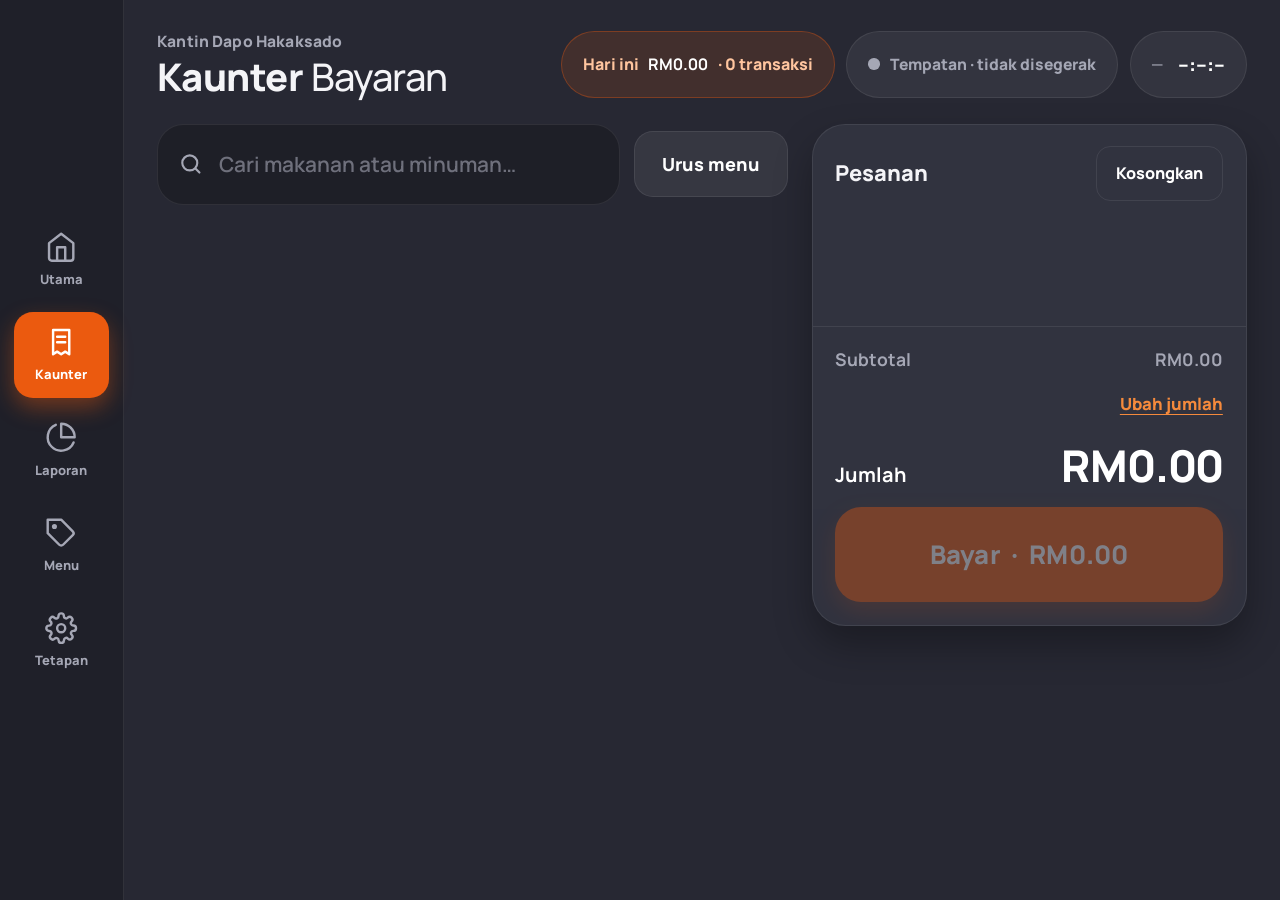
==== commit 114f699f: "Update foodmenu.html" ====
--- a/foodmenu.html
+++ b/foodmenu.html
@@ -2,115 +2,286 @@
 <html lang="ms">
 <head>
 <meta charset="UTF-8" />
-<meta name="viewport" content="width=device-width, initial-scale=1.0" />
+<meta name="viewport" content="width=device-width, initial-scale=1.0, maximum-scale=1.0, viewport-fit=cover" />
+<meta name="apple-mobile-web-app-capable" content="yes" />
+<meta name="apple-mobile-web-app-status-bar-style" content="black-translucent" />
+<meta name="mobile-web-app-capable" content="yes" />
+<meta name="theme-color" content="#272833" />
 <title>Kaunter Bayaran — Kantin Dapo Hakaksado</title>
 <link rel="preconnect" href="https://fonts.googleapis.com" />
 <link rel="preconnect" href="https://fonts.gstatic.com" crossorigin />
 <link href="https://fonts.googleapis.com/css2?family=Manrope:wght@500;700;800&display=swap" rel="stylesheet" />
 <link rel="stylesheet" href="app.css" />
 <style>
-  main{max-width:1400px}
-  .today-pill{display:inline-flex;align-items:center;gap:8px;background:rgba(235,90,15,.14);border:1px solid rgba(235,90,15,.35);border-radius:999px;padding:8px 14px;font-size:.78rem;font-weight:800;color:#ffc59f;text-decoration:none;white-space:nowrap}
+  main{max-width:110rem;padding-bottom:1.5rem}
+  .today-pill{
+    display:inline-flex;align-items:center;gap:.5rem;background:rgba(235,90,15,.14);
+    border:1px solid rgba(235,90,15,.35);border-radius:999px;padding:.6rem 1.1rem;min-height:var(--tap);
+    font-size:.84rem;font-weight:800;color:#ffc59f;text-decoration:none;white-space:nowrap
+  }
   .today-pill b{color:#fff;font-variant-numeric:tabular-nums}
-  .pos{display:grid;grid-template-columns:minmax(0,1fr) 390px;gap:20px;align-items:start}
+  .pos{display:grid;grid-template-columns:minmax(0,1fr) clamp(18rem,34vw,26rem);gap:1.25rem;align-items:start}
 
   /* ---------- menu side ---------- */
-  .tools{display:flex;gap:10px;align-items:center;flex-wrap:wrap;margin-bottom:12px}
-  .search{position:relative;flex:1;min-width:200px}
-  .search .input{padding-left:38px}
-  .search svg{position:absolute;left:12px;top:50%;transform:translateY(-50%);width:18px;height:18px;stroke:var(--muted);fill:none;stroke-width:2;stroke-linecap:round}
-  .chips{margin-bottom:16px}
-  .chip i{display:inline-block;width:8px;height:8px;border-radius:50%;margin-right:7px;vertical-align:1px;background:var(--c,#fff)}
-  .items{display:grid;grid-template-columns:repeat(auto-fill,minmax(150px,1fr));gap:10px}
-  .cat-title{grid-column:1/-1;font-size:.76rem;font-weight:800;color:var(--muted);margin:10px 0 -2px;display:flex;align-items:center;gap:8px}
-  .cat-title i{width:8px;height:8px;border-radius:50%;background:var(--c)}
+  .tools{display:flex;gap:.75rem;align-items:center;margin-bottom:.9rem}
+  .search{position:relative;flex:1;min-width:0}
+  .search .input{padding-left:3.2rem;min-height:var(--tap-lg);font-size:1.1rem;border-radius:var(--r-lg)}
+  .search svg{
+    position:absolute;left:1.1rem;top:50%;transform:translateY(-50%);width:1.35rem;height:1.35rem;
+    stroke:var(--muted);fill:none;stroke-width:2;stroke-linecap:round;pointer-events:none
+  }
+  .catbar{
+    display:flex;gap:.55rem;overflow-x:auto;padding:.15rem .25rem 1rem;margin-bottom:.25rem;
+    scrollbar-width:none;-webkit-overflow-scrolling:touch;scroll-snap-type:x proximity
+  }
+  .catbar::-webkit-scrollbar{display:none}
+  .catbar .chip{flex:none;scroll-snap-align:start}
+  .chip i{display:inline-block;width:.6rem;height:.6rem;border-radius:50%;margin-right:.5rem;background:var(--c,#fff)}
+
+  .items{display:grid;grid-template-columns:repeat(auto-fill,minmax(10.5rem,1fr));gap:1rem}
+  .cat-title{
+    grid-column:1/-1;font-size:.9rem;font-weight:800;color:var(--muted);
+    margin:.9rem 0 -.15rem;display:flex;align-items:center;gap:.55rem
+  }
+  .cat-title i{width:.65rem;height:.65rem;border-radius:50%;background:var(--c)}
   .cat-title:first-child{margin-top:0}
-  .item{position:relative;text-align:left;background:rgba(255,255,255,.05);border:1px solid var(--line);border-left:4px solid var(--c);border-radius:14px;padding:12px 12px 10px;cursor:pointer;min-height:78px;display:flex;flex-direction:column;justify-content:space-between;gap:6px;transition:background .15s,transform .1s;color:#fff}
-  .item:hover{background:rgba(255,255,255,.1)}
-  .item:active{transform:scale(.96)}
-  .item b{font-size:.88rem;font-weight:800;line-height:1.25}
-  .item span{font-size:.8rem;color:var(--muted);font-variant-numeric:tabular-nums;font-weight:700}
-  .item .n{position:absolute;top:-8px;right:-6px;background:var(--orange);color:#fff;border-radius:999px;min-width:24px;height:24px;padding:0 7px;display:grid;place-items:center;font-size:.72rem;font-weight:800;box-shadow:0 4px 10px rgba(0,0,0,.35)}
-
-  /* ---------- cart ---------- */
-  .cart{position:sticky;top:20px;background:var(--panel);border:1px solid var(--line);border-radius:22px;display:flex;flex-direction:column;max-height:calc(100vh - 40px);box-shadow:0 14px 30px rgba(0,0,0,.28)}
-  .sheet-bar{display:none;height:70px;padding:0 18px;align-items:center;justify-content:space-between;gap:12px;cursor:pointer;flex:none}
-  .sheet-bar .sum{font-weight:800;font-size:.9rem}
-  .sheet-bar .sum small{display:block;color:var(--muted);font-size:.74rem;font-weight:700}
-  .cart-head{display:flex;justify-content:space-between;align-items:center;padding:16px 18px 8px;flex:none}
-  .cart-head h2{font-size:1rem;font-weight:800}
-  .cart-head h2 small{color:var(--muted);font-weight:700;font-size:.76rem;margin-left:6px}
-  .lines{flex:1 1 auto;overflow:auto;padding:0 10px;min-height:70px}
-  .line{display:grid;grid-template-columns:minmax(0,1fr) auto;gap:2px 10px;padding:10px 8px;align-items:center}
+
+  /* ---------- item tiles ---------- */
+  .item{
+    position:relative;text-align:left;background:rgba(255,255,255,.05);border:1px solid var(--line);
+    border-radius:var(--r-lg);overflow:hidden;cursor:pointer;display:flex;flex-direction:column;color:#fff;
+    transition:transform .22s var(--ease),box-shadow .22s,background .2s,border-color .2s
+  }
+  .item:hover{transform:translateY(-.35rem);box-shadow:0 1rem 1.8rem rgba(0,0,0,.34);background:rgba(255,255,255,.09)}
+  .item:active{transform:scale(.955)}
+  .item.picked{border-color:var(--orange);background:rgba(235,90,15,.12)}
+  .item .thumb{
+    height:7rem;display:flex;align-items:center;justify-content:center;font-size:3.2rem;
+    background:linear-gradient(160deg,var(--c1,#3a3d4b),var(--c2,#272833));
+    position:relative;overflow:hidden;flex:none
+  }
+  .item .thumb img{width:100%;height:100%;object-fit:cover;transition:transform .35s var(--ease)}
+  .item:hover .thumb img{transform:scale(1.07)}
+  .item .body{padding:.7rem .8rem .85rem;display:flex;flex-direction:column;gap:.2rem;flex:1}
+  .item b{font-size:.98rem;font-weight:800;line-height:1.25}
+  .item .pr{font-size:1.02rem;color:#ffc59f;font-variant-numeric:tabular-nums;font-weight:800;margin-top:auto}
+  .item .n{
+    position:absolute;top:.5rem;right:.5rem;background:var(--orange);color:#fff;border-radius:999px;
+    min-width:2rem;height:2rem;padding:0 .5rem;display:grid;place-items:center;font-size:.9rem;font-weight:800;
+    box-shadow:0 .3rem .8rem rgba(0,0,0,.45);z-index:2;animation:popIn .28s var(--ease)
+  }
+  .item .plus{
+    position:absolute;left:.5rem;top:.5rem;width:2rem;height:2rem;border-radius:50%;
+    background:rgba(0,0,0,.42);backdrop-filter:blur(3px);display:grid;place-items:center;
+    color:#fff;font-weight:800;font-size:1.2rem;opacity:0;transform:scale(.6);transition:opacity .18s,transform .18s
+  }
+  .item:hover .plus{opacity:1;transform:scale(1)}
+
+  /* the tile ghost that flies into the order panel when something is added */
+  .fly-ghost{
+    position:fixed;z-index:150;pointer-events:none;border-radius:var(--r-lg);overflow:hidden;
+    box-shadow:0 1.2rem 2.4rem rgba(0,0,0,.5);
+    transition:transform .5s cubic-bezier(.4,0,.25,1),opacity .5s ease-in,border-radius .5s
+  }
+  @keyframes bump{0%,100%{transform:none}35%{transform:scale(1.06)}}
+  .bump{animation:bump .38s var(--ease)}
+
+  /* ---------- product detail ---------- */
+  .detail{display:grid;grid-template-columns:15rem minmax(0,1fr);gap:1.4rem;align-items:start}
+  .detail .d-thumb{
+    height:13rem;border-radius:var(--r-lg);display:flex;align-items:center;justify-content:center;
+    font-size:5rem;background:linear-gradient(160deg,var(--c1,#3a3d4b),var(--c2,#272833));
+    overflow:hidden;position:relative
+  }
+  .detail .d-thumb img{width:100%;height:100%;object-fit:cover}
+  .detail h3{font-size:1.5rem;margin-bottom:.15rem;line-height:1.2}
+  .detail .d-price{font-size:1.5rem;font-weight:800;color:#ffc59f;margin-bottom:1.1rem;font-variant-numeric:tabular-nums}
+  .detail .d-price s{color:var(--muted);font-weight:700;font-size:.95rem;margin-left:.6rem}
+  .detail .d-block{margin-bottom:1.2rem}
+  .detail .d-block>label{display:block;font-size:.88rem;font-weight:800;color:var(--muted);margin-bottom:.6rem}
+  .qty-row{display:flex;align-items:center;gap:1rem}
+  .qty-row button{
+    width:var(--tap-xl);height:var(--tap-xl);border-radius:var(--r-md);border:1px solid var(--line);
+    background:rgba(255,255,255,.08);color:#fff;font-size:2rem;font-weight:800;cursor:pointer;
+    display:grid;place-items:center;line-height:1;position:relative;overflow:hidden;
+    transition:background .15s,transform .1s
+  }
+  .qty-row button:hover{background:rgba(255,255,255,.16)}
+  .qty-row button:active{transform:scale(.92)}
+  .qty-row b{font-size:2.2rem;min-width:3.5rem;text-align:center;font-variant-numeric:tabular-nums}
+  .notes{display:flex;gap:.5rem;flex-wrap:wrap}
+  .notes button{
+    border:1px solid var(--line);background:rgba(255,255,255,.06);color:#fff;border-radius:999px;
+    padding:.6rem 1rem;min-height:2.9rem;font-size:.88rem;font-weight:800;cursor:pointer;
+    position:relative;overflow:hidden;transition:background .15s,transform .12s
+  }
+  .notes button:hover{background:rgba(255,255,255,.13)}
+  .notes button:active{transform:scale(.95)}
+  .hint{font-size:.82rem;color:var(--muted);font-weight:700;line-height:1.5}
+  .detail .foot{grid-column:1/-1;border-top:1px solid var(--line);padding-top:1.1rem}
+
+  /* ---------- payment screen ---------- */
+  .pay-screen{display:flex;flex-direction:column;height:100%;gap:1.1rem}
+  .pay-grid{display:grid;grid-template-columns:minmax(0,1fr) minmax(0,1.15fr);gap:1.3rem;flex:1;min-height:0}
+  .pay-col{display:flex;flex-direction:column;gap:.9rem;min-height:0}
+  .due{background:rgba(255,255,255,.05);border:1px solid var(--line);border-radius:var(--r-lg);padding:1.1rem 1.3rem}
+  .due span{display:block;color:var(--muted);font-size:.88rem;font-weight:800;margin-bottom:.15rem}
+  .due b{font-size:2.4rem;font-weight:800;font-variant-numeric:tabular-nums;line-height:1.1}
+  .amt-display{
+    font-size:2.8rem;font-weight:800;text-align:right;background:rgba(0,0,0,.28);border:1px solid var(--line);
+    border-radius:var(--r-lg);padding:.9rem 1.2rem;font-variant-numeric:tabular-nums;color:#fff;width:100%;
+    min-height:var(--tap-xl)
+  }
+  .amt-display:focus{border-color:var(--orange-2);outline:none}
+  .quick-amts{display:flex;gap:.5rem;flex-wrap:wrap}
+  .quick-amts button{
+    border:1px solid var(--line);background:rgba(255,255,255,.06);color:#fff;border-radius:999px;
+    padding:.65rem 1.05rem;min-height:3.1rem;font-size:.92rem;font-weight:800;cursor:pointer;
+    position:relative;overflow:hidden;transition:background .15s,transform .12s
+  }
+  .quick-amts button:hover{background:rgba(255,255,255,.14)}
+  .quick-amts button:active{transform:scale(.94)}
+  .quick-amts button.exact{background:rgba(62,207,142,.16);border-color:rgba(62,207,142,.34);color:#8fe9be}
+  .pay-screen .keypad{flex:1;min-height:0;grid-template-rows:repeat(4,minmax(0,1fr))}
+  .pay-screen .keypad button{min-height:3.4rem;height:100%}
+  .change{
+    display:flex;justify-content:space-between;align-items:center;gap:1rem;
+    background:rgba(62,207,142,.1);border:1px solid rgba(62,207,142,.28);border-radius:var(--r-lg);
+    padding:1rem 1.3rem;font-weight:800;font-size:1rem;min-height:var(--tap-lg)
+  }
+  .change.short{background:rgba(240,98,92,.1);border-color:rgba(240,98,92,.32);color:#ffb3af}
+  .change b{font-size:2rem;font-variant-numeric:tabular-nums}
+  .pay-actions{display:grid;grid-template-columns:auto minmax(0,1fr);gap:.8rem;flex:none}
+
+  /* ---------- receipt / success ---------- */
+  .receipt{text-align:center;display:flex;flex-direction:column;height:100%;justify-content:center;gap:.4rem}
+  .receipt .tick{
+    width:6rem;height:6rem;border-radius:1.9rem;background:var(--green);color:#0f2b1f;
+    display:grid;place-items:center;margin:0 auto .9rem;position:relative
+  }
+  .receipt .tick svg{width:3.2rem;height:3.2rem;stroke:#0f2b1f;stroke-width:3.2;fill:none;stroke-linecap:round;stroke-linejoin:round}
+  .receipt .tick svg path{stroke-dasharray:30;stroke-dashoffset:30;animation:draw .45s var(--ease) forwards .22s}
+  @keyframes draw{to{stroke-dashoffset:0}}
+  .receipt .tick::after{
+    content:"";position:absolute;inset:-.5rem;border-radius:2.4rem;border:2px solid var(--green);
+    opacity:0;animation:ring 1.1s var(--ease) .3s
+  }
+  @keyframes ring{0%{opacity:.7;transform:scale(.9)}100%{opacity:0;transform:scale(1.35)}}
+  .receipt h3{font-size:2rem;color:var(--green);margin-bottom:1.2rem}
+  .receipt .rows{
+    width:min(30rem,100%);margin:0 auto;text-align:left;background:rgba(255,255,255,.05);
+    border:1px solid var(--line);border-radius:var(--r-lg);padding:1.1rem 1.3rem
+  }
+  .receipt .rows div{display:flex;justify-content:space-between;gap:1rem;padding:.4rem 0;color:var(--muted);font-size:1rem;font-weight:700}
+  .receipt .rows div b{color:#fff;font-variant-numeric:tabular-nums;font-size:1.15rem}
+  .receipt .rows div.grand{border-top:1px dashed var(--line-2);margin-top:.4rem;padding-top:.7rem}
+  .receipt .rows div.grand b{font-size:1.9rem;color:var(--green)}
+  .receipt .lines-mini{width:min(30rem,100%);margin:.8rem auto 0;text-align:left;font-size:.9rem;max-height:9rem;overflow:auto}
+  .receipt .lines-mini div{display:flex;justify-content:space-between;gap:1rem;padding:.25rem 0;color:var(--muted);font-weight:700}
+  .receipt .lines-mini div b{color:#fff;font-variant-numeric:tabular-nums}
+  .receipt .actions{display:grid;grid-template-columns:1fr 1fr;gap:.8rem;width:min(30rem,100%);margin:1.4rem auto 0}
+
+  /* ---------- order panel (cart) ---------- */
+  .cart{
+    position:sticky;top:1.25rem;background:var(--panel);border:1px solid var(--line);border-radius:var(--r-xl);
+    display:flex;flex-direction:column;max-height:calc(100vh - 2.5rem);max-height:calc(100dvh - 2.5rem);
+    box-shadow:0 1rem 2rem rgba(0,0,0,.3);overflow:hidden
+  }
+  .sheet-bar{display:none}
+  .cart-head{display:flex;justify-content:space-between;align-items:center;gap:.6rem;padding:1.1rem 1.2rem .6rem;flex:none}
+  .cart-head h2{font-size:1.15rem;font-weight:800}
+  .cart-head h2 small{color:var(--muted);font-weight:700;font-size:.85rem;margin-left:.4rem}
+  .lines{flex:1 1 auto;overflow:auto;padding:0 .7rem;min-height:6rem;overscroll-behavior:contain}
+  .line{display:grid;grid-template-columns:minmax(0,1fr) auto;gap:.35rem .7rem;padding:.8rem .6rem;align-items:center}
   .line+.line{border-top:1px solid var(--line)}
-  .line .nm{font-weight:800;font-size:.88rem;line-height:1.2;overflow-wrap:anywhere}
-  .line .pr{font-size:.76rem;color:var(--muted);font-weight:700;cursor:pointer;display:inline-flex;gap:6px;align-items:center;background:none;border:0;padding:0;border-bottom:1px dashed rgba(255,255,255,.3);justify-self:start}
+  .line.is-new{animation:lineIn .34s var(--ease) backwards}
+  @keyframes lineIn{from{opacity:0;transform:translateX(1.2rem)}}
+  .line .nm{font-weight:800;font-size:1rem;line-height:1.25;overflow-wrap:anywhere}
+  .line .pr{
+    font-size:.86rem;color:var(--muted);font-weight:700;cursor:pointer;display:inline-flex;gap:.4rem;
+    align-items:center;background:none;border:0;padding:.2rem 0;border-bottom:1px dashed rgba(255,255,255,.32);
+    justify-self:start;min-height:2rem
+  }
   .line .pr:hover{color:#fff}
-  .line .amt{font-weight:800;font-variant-numeric:tabular-nums;text-align:right;font-size:.95rem}
-  .qty{display:inline-flex;align-items:center;gap:3px;justify-self:end}
-  .qty button{width:30px;height:30px;border-radius:9px;border:1px solid var(--line);background:rgba(255,255,255,.07);color:#fff;font-weight:800;cursor:pointer;font-size:1.05rem;display:grid;place-items:center;line-height:1}
-  .qty button:hover{background:rgba(255,255,255,.14)}
-  .qty b{min-width:28px;text-align:center;font-variant-numeric:tabular-nums}
-  .qty .rmv{color:#ffb3af;margin-left:4px;border-color:rgba(240,98,92,.3);background:rgba(240,98,92,.12);font-size:.9rem}
-  .totals{padding:10px 18px 0;border-top:1px solid var(--line);flex:none}
-  .trow{display:flex;justify-content:space-between;align-items:center;font-size:.82rem;color:var(--muted);font-weight:700;padding:3px 0;gap:10px}
-  .trow.big{font-size:1rem;color:#fff;padding-top:6px}
-  .trow.big b{font-size:1.65rem;font-weight:800;font-variant-numeric:tabular-nums;line-height:1.1}
+  .line .amt{font-weight:800;font-variant-numeric:tabular-nums;text-align:right;font-size:1.1rem}
+  .qty{display:inline-flex;align-items:center;gap:.3rem;justify-self:end}
+  .qty button{
+    width:2.9rem;height:2.9rem;border-radius:var(--r-sm);border:1px solid var(--line);
+    background:rgba(255,255,255,.08);color:#fff;font-weight:800;cursor:pointer;font-size:1.35rem;
+    display:grid;place-items:center;line-height:1;transition:background .15s,transform .1s
+  }
+  .qty button:hover{background:rgba(255,255,255,.16)}
+  .qty button:active{transform:scale(.9)}
+  .qty b{min-width:2.2rem;text-align:center;font-variant-numeric:tabular-nums;font-size:1.15rem}
+  .qty .rmv{color:#ffb3af;margin-left:.3rem;border-color:rgba(240,98,92,.3);background:rgba(240,98,92,.12);font-size:1.1rem}
+  .cart .empty{padding:2.4rem 1rem}
+  .cart .empty .art{font-size:3.4rem;display:block;margin-bottom:.6rem;animation:float 4s ease-in-out infinite}
+  @keyframes float{0%,100%{transform:translateY(0)}50%{transform:translateY(-.5rem)}}
+
+  .totals{padding:.8rem 1.2rem 0;border-top:1px solid var(--line);flex:none}
+  .trow{display:flex;justify-content:space-between;align-items:center;font-size:.92rem;color:var(--muted);font-weight:700;padding:.25rem 0;gap:.6rem}
+  .trow.big{font-size:1.05rem;color:#fff;padding-top:.5rem;align-items:baseline}
+  .trow.big b{font-size:2.3rem;font-weight:800;font-variant-numeric:tabular-nums;line-height:1.1;display:inline-block}
   .trow .adj{color:#8fe9be}
-  .linkbtn{background:none;border:0;color:var(--orange-2);font-weight:800;font-size:.78rem;cursor:pointer;padding:0;text-decoration:underline;text-underline-offset:3px}
-  .pay{padding:10px 18px 18px;display:flex;flex-direction:column;gap:10px;flex:none}
-  .cash-row{display:flex;gap:8px;align-items:center}
-  .cash-row .input{font-size:1.15rem;padding:11px 14px}
-  .notes{display:flex;gap:6px;flex-wrap:wrap}
-  .notes button{border:1px solid var(--line);background:rgba(255,255,255,.06);color:#fff;border-radius:999px;padding:6px 11px;font-size:.76rem;font-weight:800;cursor:pointer}
-  .notes button:hover{background:rgba(255,255,255,.12)}
-  .change{display:flex;justify-content:space-between;align-items:center;background:rgba(62,207,142,.1);border:1px solid rgba(62,207,142,.25);border-radius:12px;padding:9px 14px;font-weight:800;font-size:.84rem}
-  .change.short{background:rgba(240,98,92,.1);border-color:rgba(240,98,92,.3);color:#ffb3af}
-  .change b{font-size:1.25rem;font-variant-numeric:tabular-nums}
-  .paybtns{display:grid;grid-template-columns:1fr 1fr;gap:10px}
-  .hint{font-size:.72rem;color:var(--muted);font-weight:700}
-
-  /* ---------- receipt ---------- */
-  .receipt{text-align:center}
-  .receipt .tick{width:64px;height:64px;border-radius:50%;background:var(--green);color:#0f2b1f;display:grid;place-items:center;font-size:2rem;font-weight:800;margin:0 auto 12px}
-  .receipt .big{margin:14px 0;background:rgba(255,255,255,.05);border:1px solid var(--line);border-radius:16px;padding:14px}
-  .receipt .big span{display:block;color:var(--muted);font-size:.78rem;font-weight:700}
-  .receipt .big b{font-size:2.4rem;font-weight:800;font-variant-numeric:tabular-nums;line-height:1.1}
-  .receipt .rc{text-align:left;font-size:.82rem;max-height:160px;overflow:auto;padding:0 4px}
-  .receipt .rc div{display:flex;justify-content:space-between;gap:10px;padding:3px 0;color:var(--muted)}
-  .receipt .rc div b{color:#fff;font-variant-numeric:tabular-nums}
-
-  @media (max-width:1000px){
+  .linkbtn{
+    background:none;border:0;color:var(--orange-2);font-weight:800;font-size:.88rem;cursor:pointer;
+    padding:.4rem 0;text-decoration:underline;text-underline-offset:4px;min-height:2.4rem
+  }
+  .pay{padding:.7rem 1.2rem 1.2rem;display:flex;flex-direction:column;gap:.6rem;flex:none}
+  #openPayBtn{font-size:1.35rem;letter-spacing:.01em}
+
+  /* ---------- portrait / small screens: order panel becomes a bottom sheet ---------- */
+  @media (max-width:1080px){
     .pos{grid-template-columns:1fr}
-    main{padding-bottom:120px}
-    .cart{position:fixed;left:84px;right:0;bottom:0;top:auto;max-height:none;border-radius:22px 22px 0 0;transform:translateY(calc(100% - 70px));transition:transform .3s cubic-bezier(.2,.8,.2,1);z-index:55;box-shadow:0 -10px 30px rgba(0,0,0,.45);height:88vh;height:88dvh}
+    main{padding-bottom:8rem}
+    .cart{
+      position:fixed;left:calc(var(--rail-w) + var(--safe-l));right:0;bottom:0;top:auto;
+      max-height:none;border-radius:var(--r-xl) var(--r-xl) 0 0;
+      transform:translateY(calc(100% - 5.5rem - var(--safe-b)));
+      transition:transform .34s var(--ease);z-index:55;
+      box-shadow:0 -.6rem 2rem rgba(0,0,0,.45);height:86vh;height:86dvh
+    }
     .cart.open{transform:translateY(0)}
     .cart.open .sheet-bar{display:none}
-    .sheet-bar{display:flex}
+    .sheet-bar{
+      display:flex;height:5.5rem;padding:0 1.2rem;align-items:center;justify-content:space-between;
+      gap:.8rem;cursor:pointer;flex:none
+    }
+    .sheet-bar .sum{font-weight:800;font-size:1.5rem;font-variant-numeric:tabular-nums}
+    .sheet-bar .sum small{display:block;color:var(--muted);font-size:.85rem;font-weight:700}
+    .sheet-bar .btn{min-height:var(--tap-lg);font-size:1.1rem;padding-left:1.6rem;padding-right:1.6rem}
     .cart-head .close{display:inline-flex}
-  }
-  @media (min-width:1001px){ .cart-head .close{display:none} }
-  @media (max-width:720px){
-    .cart{left:0;bottom:68px;height:calc(88vh - 68px);height:calc(88dvh - 68px)}
-    main{padding-bottom:170px}
-    .items{grid-template-columns:repeat(auto-fill,minmax(130px,1fr))}
-  }
-  @media (max-width:420px){ .notes [data-add="2"],.notes [data-add="100"]{display:none} }
+    .pay{padding-bottom:calc(1.2rem + var(--safe-b))}
+    .detail{grid-template-columns:1fr}
+    .detail .d-thumb{height:11rem}
+  }
+  @media (min-width:1081px){ .cart-head .close{display:none} }
+  @media (max-width:820px){
+    .pay-grid{grid-template-columns:1fr;overflow:auto}
+    .pay-screen .keypad button{min-height:var(--tap-lg)}
+    .amt-display{font-size:2.2rem}
+  }
+  @media (max-width:760px){
+    .cart{left:0;bottom:calc(4.75rem + var(--safe-b));height:calc(86vh - 4.75rem);height:calc(86dvh - 4.75rem)}
+    main{padding-bottom:11rem}
+    .items{grid-template-columns:repeat(auto-fill,minmax(8.5rem,1fr))}
+    .receipt .actions{grid-template-columns:1fr}
+  }
 </style>
 </head>
 <body>
 <aside class="rail" aria-label="Navigasi">
   <nav>
     <a class="nav" href="index.html">
-      <svg viewBox="0 0 24 24" aria-hidden="true"><path d="M3 9l9-7 9 7v11a2 2 0 0 1-2 2H5a2 2 0 0 1-2-2z"/><path d="M9 22V12h6v10"/></svg>Utama</a>
+      <svg viewBox="0 0 24 24" aria-hidden="true"><path d="M3 9l9-7 9 7v11a2 2 0 0 1-2 2H5a2 2 0 0 1-2-2z"/><path d="M9 22V12h6v10"/></svg><span data-i18n="nav.home">Utama</span></a>
     <a class="nav active" aria-current="page" href="foodmenu.html">
-      <svg viewBox="0 0 24 24" aria-hidden="true"><path d="M6 3h12v18l-3-2-3 2-3-2-3 2z"/><path d="M9 8h6M9 12h6"/></svg>Kaunter</a>
+      <svg viewBox="0 0 24 24" aria-hidden="true"><path d="M6 3h12v18l-3-2-3 2-3-2-3 2z"/><path d="M9 8h6M9 12h6"/></svg><span data-i18n="nav.counter">Kaunter</span></a>
     <a class="nav" href="salesdata.html">
-      <svg viewBox="0 0 24 24" aria-hidden="true"><path d="M21.21 15.89A10 10 0 1 1 8 2.83"/><path d="M22 12A10 10 0 0 0 12 2v10z"/></svg>Laporan</a>
+      <svg viewBox="0 0 24 24" aria-hidden="true"><path d="M21.21 15.89A10 10 0 1 1 8 2.83"/><path d="M22 12A10 10 0 0 0 12 2v10z"/></svg><span data-i18n="nav.reports">Laporan</span></a>
     <a class="nav" href="menu.html">
-      <svg viewBox="0 0 24 24" aria-hidden="true"><path d="M20.59 13.41l-7.17 7.17a2 2 0 0 1-2.83 0L2 12V2h10l8.59 8.59a2 2 0 0 1 0 2.82z"/><circle cx="7" cy="7" r="1"/></svg>Menu</a>
+      <svg viewBox="0 0 24 24" aria-hidden="true"><path d="M20.59 13.41l-7.17 7.17a2 2 0 0 1-2.83 0L2 12V2h10l8.59 8.59a2 2 0 0 1 0 2.82z"/><circle cx="7" cy="7" r="1"/></svg><span data-i18n="nav.menu">Menu</span></a>
     <a class="nav" href="settings.html">
-      <svg viewBox="0 0 24 24" aria-hidden="true"><circle cx="12" cy="12" r="3"/><path d="M19.4 15a1.65 1.65 0 0 0 .33 1.82l.06.06a2 2 0 0 1-2.83 2.83l-.06-.06a1.65 1.65 0 0 0-1.82-.33 1.65 1.65 0 0 0-1 1.51V21a2 2 0 0 1-4 0v-.09A1.65 1.65 0 0 0 9 19.4a1.65 1.65 0 0 0-1.82.33l-.06.06a2 2 0 0 1-2.83-2.83l.06-.06a1.65 1.65 0 0 0 .33-1.82 1.65 1.65 0 0 0-1.51-1H3a2 2 0 0 1 0-4h.09A1.65 1.65 0 0 0 4.6 9a1.65 1.65 0 0 0-.33-1.82l-.06-.06a2 2 0 0 1 2.83-2.83l.06.06a1.65 1.65 0 0 0 1.82.33H9a1.65 1.65 0 0 0 1-1.51V3a2 2 0 0 1 4 0v.09a1.65 1.65 0 0 0 1 1.51 1.65 1.65 0 0 0 1.82-.33l.06-.06a2 2 0 0 1 2.83 2.83l-.06.06a1.65 1.65 0 0 0-.33 1.82V9a1.65 1.65 0 0 0 1.51 1H21a2 2 0 0 1 0 4h-.09a1.65 1.65 0 0 0-1.51 1z"/></svg>Tetapan</a>
+      <svg viewBox="0 0 24 24" aria-hidden="true"><circle cx="12" cy="12" r="3"/><path d="M19.4 15a1.65 1.65 0 0 0 .33 1.82l.06.06a2 2 0 0 1-2.83 2.83l-.06-.06a1.65 1.65 0 0 0-1.82-.33 1.65 1.65 0 0 0-1 1.51V21a2 2 0 0 1-4 0v-.09A1.65 1.65 0 0 0 9 19.4a1.65 1.65 0 0 0-1.82.33l-.06.06a2 2 0 0 1-2.83-2.83l.06-.06a1.65 1.65 0 0 0 .33-1.82 1.65 1.65 0 0 0-1.51-1H3a2 2 0 0 1 0-4h.09A1.65 1.65 0 0 0 4.6 9a1.65 1.65 0 0 0-.33-1.82l-.06-.06a2 2 0 0 1 2.83-2.83l.06.06a1.65 1.65 0 0 0 1.82.33H9a1.65 1.65 0 0 0 1-1.51V3a2 2 0 0 1 4 0v.09a1.65 1.65 0 0 0 1 1.51 1.65 1.65 0 0 0 1.82-.33l.06-.06a2 2 0 0 1 2.83 2.83l-.06.06a1.65 1.65 0 0 0-.33 1.82V9a1.65 1.65 0 0 0 1.51 1H21a2 2 0 0 1 0 4h-.09a1.65 1.65 0 0 0-1.51 1z"/></svg><span data-i18n="nav.settings">Tetapan</span></a>
   </nav>
 </aside>
 
@@ -118,7 +289,7 @@
   <div class="head">
     <div>
       <div class="brand" id="brand">Kantin Dapo Hakaksado</div>
-      <h1><b>Kaunter</b> Bayaran</h1>
+      <h1 data-i18n-html="counter.title"><b>Kaunter</b> Bayaran</h1>
     </div>
     <div class="head-right">
       <a class="today-pill" id="todayPill" href="salesdata.html?p=day">Hari ini <b>RM0.00</b> · 0 transaksi</a>
@@ -130,53 +301,39 @@
   <div class="pos">
     <section class="menu-area" aria-label="Pilih makanan">
       <div class="tools">
-        <label class="search"><svg viewBox="0 0 24 24" aria-hidden="true"><circle cx="11" cy="11" r="7"/><path d="M20 20l-3.5-3.5"/></svg><input class="input" id="q" type="search" placeholder="Cari makanan atau minuman…" autocomplete="off"></label>
-        <a class="btn sm" href="menu.html">Urus menu</a>
-      </div>
-      <div class="chips" id="chips" role="tablist"></div>
+        <label class="search">
+          <svg viewBox="0 0 24 24" aria-hidden="true"><circle cx="11" cy="11" r="7"/><path d="M20 20l-3.5-3.5"/></svg>
+          <input class="input" id="q" type="search" data-i18n-placeholder="counter.searchPlaceholder" placeholder="Cari makanan atau minuman…" autocomplete="off">
+        </label>
+        <a class="btn" href="menu.html" data-i18n="counter.manageMenu">Urus menu</a>
+      </div>
+      <div class="chips catbar" id="chips" role="tablist"></div>
       <div class="items" id="items"></div>
     </section>
 
     <aside class="cart" id="cart" aria-label="Pesanan">
       <div class="sheet-bar" id="sheetBar">
         <div class="sum"><span id="sbTotal">RM0.00</span><small id="sbCount">Tiada item</small></div>
-        <button class="btn primary" id="sbToggle" type="button">Bayar ▴</button>
+        <button class="btn primary" id="sbToggle" type="button" data-i18n="counter.viewOrder">Lihat pesanan</button>
       </div>
       <div class="cart-head">
-        <h2>Pesanan <small id="cartCount"></small></h2>
-        <div class="row" style="gap:6px">
-          <button class="btn sm ghost" id="clearBtn" type="button">Kosongkan</button>
+        <h2><span data-i18n="counter.cartTitle">Pesanan</span> <small id="cartCount"></small></h2>
+        <div class="row" style="gap:.4rem">
+          <button class="btn sm ghost" id="clearBtn" type="button" data-i18n="counter.clear">Kosongkan</button>
           <button class="btn sm close" id="closeSheet" type="button" aria-label="Tutup">▾</button>
         </div>
       </div>
       <div class="lines" id="lines"></div>
       <div class="totals">
-        <div class="trow"><span>Subtotal</span><span id="tSub">RM0.00</span></div>
-        <div class="trow" id="tAdjRow" hidden><span>Pelarasan <span class="muted" id="tNote"></span></span><span class="adj" id="tAdj"></span></div>
+        <div class="trow"><span data-i18n="counter.subtotal">Subtotal</span><span id="tSub">RM0.00</span></div>
+        <div class="trow" id="tAdjRow" hidden><span data-i18n="counter.adjustment">Pelarasan</span> <span class="muted" id="tNote"></span><span class="adj" id="tAdj"></span></div>
         <div class="trow"><span></span><button class="linkbtn" id="adjBtn" type="button">Ubah jumlah</button></div>
-        <div class="trow big"><span>Jumlah</span><b id="tTotal">RM0.00</b></div>
+        <div class="trow big"><span data-i18n="counter.total">Jumlah</span><b id="tTotal">RM0.00</b></div>
       </div>
       <div class="pay">
-        <div class="cash-row">
-          <input class="input" id="cash" type="number" inputmode="decimal" step="0.01" min="0" placeholder="Tunai diterima (RM)" aria-label="Tunai diterima">
-          <button class="btn sm" id="cashClear" type="button" aria-label="Kosongkan tunai">×</button>
-        </div>
-        <div class="notes" id="notes">
-          <button type="button" data-exact>Tepat</button>
-          <button type="button" data-add="1">+1</button>
-          <button type="button" data-add="2">+2</button>
-          <button type="button" data-add="5">+5</button>
-          <button type="button" data-add="10">+10</button>
-          <button type="button" data-add="20">+20</button>
-          <button type="button" data-add="50">+50</button>
-          <button type="button" data-add="100">+100</button>
-        </div>
-        <div class="change" id="change"><span>Baki pelanggan</span><b id="changeAmt">RM0.00</b></div>
-        <div class="paybtns">
-          <button class="btn primary lg" id="payCash" type="button" disabled>Terima Tunai</button>
-          <button class="btn qr lg" id="payQr" type="button" disabled>Bayar QR</button>
-        </div>
-        <div class="hint">Tunai kosong = bayaran tepat. QR: sahkan selepas pelanggan berjaya bayar.</div>
+        <button class="btn primary xl block" id="openPayBtn" type="button" disabled>
+          <span data-i18n="counter.payBtn">Bayar</span> · <span id="payBtnAmt">RM0.00</span>
+        </button>
       </div>
     </aside>
   </div>
@@ -184,14 +341,17 @@
 
 <script src="config.js"></script>
 <script src="menu-default.js"></script>
+<script src="i18n.js"></script>
 <script src="db.js"></script>
 <script>
 const H = KantinDB.h, { rm, money, esc, startClock, startOfDay, toast } = H;
+const { t } = I18N;
 startClock('today', 'now');
 document.getElementById('brand').textContent = KantinDB.state.shopName;
 
 const $ = id => document.getElementById(id);
 const params = new URLSearchParams(location.search);
+const REDUCED = matchMedia('(prefers-reduced-motion: reduce)').matches;
 let MENU = { cats: [], items: [] }, cat = '__all', q = '', catInit = false;
 let cart = [], override = null, note = '';
 
@@ -200,63 +360,224 @@
 try { const c = JSON.parse(sessionStorage.getItem(CART_KEY)); if (c && Array.isArray(c.cart)) { cart = c.cart; override = c.override; note = c.note || ''; } } catch (e) { }
 const persist = () => { try { sessionStorage.setItem(CART_KEY, JSON.stringify({ cart, override, note })); } catch (e) { } };
 
-/* ---------------- menu rendering */
-const catColor = c => { const i = MENU.cats.indexOf(c); return KantinDB.catStyle(c, i < 0 ? 0 : i).c2; };
+/* ---------------- menu rendering (photo cards) */
+const catStyleOf = c => KantinDB.catStyle(c, MENU.cats.indexOf(c));
+const catColor = c => catStyleOf(c).c2;
 function renderChips() {
-  const all = [['__all', 'Semua', '#fff'], ...MENU.cats.map(c => [c, c, catColor(c)])];
-  $('chips').innerHTML = all.map(([k, label, col]) => `<button class="chip${k === cat ? ' active' : ''}" role="tab" data-cat="${esc(k)}" style="--c:${col}">${k === '__all' ? '' : '<i></i>'}${esc(label)}</button>`).join('');
-}
-function renderItems() {
+  const all = [['__all', t('counter.chipAll'), '#fff'], ...MENU.cats.map(c => [c, c, catColor(c)])];
+  $('chips').innerHTML = all.map(([k, label, col]) =>
+    `<button class="chip${k === cat ? ' active' : ''}" role="tab" data-cat="${esc(k)}" style="--c:${col}">${k === '__all' ? '' : '<i></i>'}${esc(label)}</button>`
+  ).join('');
+}
+/* `animate` is only true when the visible set of items actually changes (new
+   category, new search, menu synced). Tapping +/− in the order panel also
+   redraws the grid, and re-running the entrance stagger there would make the
+   whole menu flicker on every tap. */
+function renderItems(animate) {
   const inCart = {}; cart.forEach(l => inCart[l.id] = (inCart[l.id] || 0) + l.qty);
   const needle = q.trim().toLowerCase();
   let items = MENU.items.filter(it => !needle || it.name.toLowerCase().includes(needle));
   if (!needle && cat !== '__all') items = items.filter(it => it.cat === cat);
-  const tile = it => `<button class="item" type="button" data-id="${esc(it.id)}" style="--c:${catColor(it.cat)}"><b>${esc(it.name)}</b><span>${rm(it.price)}</span>${inCart[it.id] ? `<span class="n">×${inCart[it.id]}</span>` : ''}</button>`;
+  const anim = animate && !REDUCED;
+  let n = 0;
+  const tile = it => {
+    const st = catStyleOf(it.cat);
+    const thumb = it.img ? `<img src="${esc(it.img)}" alt="" loading="lazy">` : esc(st.emoji);
+    const delay = anim ? `;animation-delay:${Math.min(n++, 14) * 0.03}s` : '';
+    return `<button class="item${anim ? ' fade-up' : ''}${inCart[it.id] ? ' picked' : ''}" type="button" data-id="${esc(it.id)}"
+      style="--c1:${st.c1};--c2:${st.c2}${delay}">
+      <div class="thumb">${thumb}</div>
+      <div class="body"><b>${esc(it.name)}</b><span class="pr">${rm(it.price)}</span></div>
+      <span class="plus" aria-hidden="true">+</span>
+      ${inCart[it.id] ? `<span class="n">×${inCart[it.id]}</span>` : ''}
+    </button>`;
+  };
   let html = '';
-  if (!items.length) html = `<div class="empty" style="grid-column:1/-1"><b>Tiada item</b>${needle ? 'Cuba carian lain.' : 'Tambah item di halaman Menu.'}</div>`;
+  if (!items.length) html = `<div class="empty" style="grid-column:1/-1"><b>${t('counter.emptyTitle')}</b>${needle ? t('counter.emptyTrySearch') : t('counter.emptyAddMenu')}</div>`;
   else if (!needle && cat === '__all') {
-    MENU.cats.forEach(c => { const list = items.filter(it => it.cat === c); if (!list.length) return; html += `<div class="cat-title" style="--c:${catColor(c)}"><i></i>${esc(c)}</div>` + list.map(tile).join(''); });
+    MENU.cats.forEach(c => {
+      const list = items.filter(it => it.cat === c);
+      if (!list.length) return;
+      html += `<div class="cat-title" style="--c:${catColor(c)}"><i></i>${esc(c)}</div>` + list.map(tile).join('');
+    });
   } else html = items.map(tile).join('');
   $('items').innerHTML = html;
 }
-$('chips').addEventListener('click', e => { const b = e.target.closest('[data-cat]'); if (!b) return; cat = b.dataset.cat; q = ''; $('q').value = ''; renderChips(); renderItems(); });
-$('q').addEventListener('input', e => { q = e.target.value; renderItems(); });
-$('items').addEventListener('click', e => { const b = e.target.closest('[data-id]'); if (!b) return; const it = MENU.items.find(x => x.id === b.dataset.id); if (it) addToCart(it); });
+$('chips').addEventListener('click', e => {
+  const b = e.target.closest('[data-cat]'); if (!b) return;
+  cat = b.dataset.cat; q = ''; $('q').value = '';
+  renderChips(); renderItems(true);
+  const active = $('chips').querySelector('.chip.active');
+  if (active) active.scrollIntoView({ block: 'nearest', inline: 'center', behavior: REDUCED ? 'auto' : 'smooth' });
+});
+$('q').addEventListener('input', e => { q = e.target.value; renderItems(true); });
+$('items').addEventListener('click', e => {
+  const b = e.target.closest('[data-id]'); if (!b) return;
+  const it = MENU.items.find(x => x.id === b.dataset.id);
+  if (it) openDetail(it, b);
+});
+
+/* ---------------- the tile flies into the order panel when it is added
+   Two steps on purpose: adding an item redraws the whole grid, which detaches
+   the tile that was tapped. spawnGhost() must therefore run while the tile is
+   still on screen; flyGhost() runs after the redraw, when the order panel is
+   showing its new total. */
+function spawnGhost(fromEl) {
+  if (REDUCED || !fromEl || !fromEl.isConnected) return null;
+  const a = fromEl.getBoundingClientRect();
+  if (!a.width) return null;
+  const ghost = fromEl.cloneNode(true);
+  ghost.querySelectorAll('.ripple').forEach(r => r.remove());
+  ghost.classList.add('fly-ghost');
+  ghost.classList.remove('fade-up');
+  ghost.style.cssText += `;left:${a.left}px;top:${a.top}px;width:${a.width}px;height:${a.height}px;margin:0;animation:none`;
+  document.body.appendChild(ghost);
+  return { ghost, a };
+}
+function flyGhost(g) {
+  if (!g) return;
+  const { ghost, a } = g;
+  const sheetVisible = getComputedStyle($('sheetBar')).display !== 'none';
+  const target = sheetVisible ? $('sbTotal') : $('tTotal');
+  const b = target && target.getBoundingClientRect();
+  if (!b || !b.width) { ghost.remove(); return; }
+  const dx = (b.left + b.width / 2) - (a.left + a.width / 2);
+  const dy = (b.top + b.height / 2) - (a.top + a.height / 2);
+  requestAnimationFrame(() => {
+    ghost.style.transform = `translate(${dx}px,${dy}px) scale(.16) rotate(8deg)`;
+    ghost.style.opacity = '.1';
+    ghost.style.borderRadius = '50%';
+  });
+  setTimeout(() => {
+    ghost.remove();
+    target.classList.add('bump');
+    setTimeout(() => target.classList.remove('bump'), 400);
+  }, 520);
+}
+
+/* ---------------- product detail (quantity + price for this sale only) */
+function openDetail(it, sourceTile) {
+  const st = catStyleOf(it.cat);
+  const thumbHtml = it.img ? `<img src="${esc(it.img)}" alt="">` : esc(st.emoji);
+  const already = cart.filter(l => l.id === it.id).reduce((a, l) => a + l.qty, 0);
+  let qty = 1;
+  const m = H.modal(`<div class="detail" style="--c1:${st.c1};--c2:${st.c2}">
+    <div class="d-thumb">${thumbHtml}</div>
+    <div>
+      <h3>${esc(it.name)}</h3>
+      <div class="d-price" id="dPrice">${rm(it.price)}</div>
+      ${already ? `<div class="tag adj" style="margin-bottom:1rem">${t('counter.inOrder')} · ${already}</div>` : ''}
+      <div class="d-block">
+        <label>${t('counter.qty')}</label>
+        <div class="qty-row">
+          <button type="button" data-q="-1" aria-label="${t('counter.decrease')}">−</button>
+          <b id="dQty">1</b>
+          <button type="button" data-q="1" aria-label="${t('counter.increase')}">+</button>
+        </div>
+      </div>
+      <div class="d-block" style="margin-bottom:0">
+        <label>${t('counter.unitPrice')}</label>
+        <input class="input" id="dPriceInput" type="number" step="0.01" min="0" inputmode="decimal" value="${it.price.toFixed(2)}" style="font-size:1.3rem;text-align:right">
+        <div class="notes" style="margin-top:.7rem">
+          <button type="button" data-dd="-0.5">−RM0.50</button>
+          <button type="button" data-dd="-1">−RM1.00</button>
+          <button type="button" data-dd="-2">−RM2.00</button>
+          <button type="button" data-dd="reset">${t('counter.resetPrice')}</button>
+        </div>
+        <div class="hint" style="margin-top:.6rem">${t('counter.discountHint')}</div>
+      </div>
+    </div>
+    <div class="foot">
+      <div class="row" style="gap:.7rem;flex-wrap:nowrap">
+        <button class="btn lg" type="button" data-x style="flex:none">${t('common.cancel')}</button>
+        <button class="btn primary xl block" id="dAdd" type="button"></button>
+      </div>
+    </div>
+  </div>`);
+  const qtyEl = m.back.querySelector('#dQty'), priceInput = m.back.querySelector('#dPriceInput'),
+    addBtn = m.back.querySelector('#dAdd'), priceLbl = m.back.querySelector('#dPrice');
+  m.back.querySelector('.modal').style.width = 'min(46rem,100%)';
+  function refresh(pop) {
+    const price = Math.max(0, money(priceInput.value || 0));
+    qtyEl.textContent = qty;
+    if (pop && !REDUCED) { qtyEl.classList.remove('num-pop'); void qtyEl.offsetWidth; qtyEl.classList.add('num-pop'); }
+    priceLbl.innerHTML = rm(price) + (Math.abs(price - it.price) > 0.001 ? ` <s>${rm(it.price)}</s>` : '');
+    addBtn.textContent = t('counter.addToCart', { amt: rm(money(price * qty)) });
+  }
+  m.back.querySelectorAll('[data-q]').forEach(b => b.onclick = () => { qty = Math.max(1, qty + (+b.dataset.q)); refresh(true); });
+  priceInput.addEventListener('input', () => refresh(false));
+  m.back.querySelectorAll('[data-dd]').forEach(b => b.onclick = () => {
+    if (b.dataset.dd === 'reset') priceInput.value = it.price.toFixed(2);
+    else priceInput.value = Math.max(0, money(priceInput.value || 0) + (+b.dataset.dd)).toFixed(2);
+    refresh(false);
+  });
+  m.back.querySelector('[data-x]').onclick = m.close;
+  addBtn.onclick = () => {
+    const g = spawnGhost(sourceTile);      // capture while the tile still exists
+    m.close();
+    addToCart(it, qty, money(priceInput.value || 0));
+    flyGhost(g);
+  };
+  refresh(false);
+}
 
 /* ---------------- cart logic */
 const subTotal = () => money(cart.reduce((a, l) => a + l.price * l.qty, 0));
 const currentTotal = () => override != null ? money(override) : subTotal();
 function cartChanged() {
-  if (override != null) { override = null; note = ''; toast('Jumlah ubah dibatalkan kerana pesanan berubah'); }
-}
-function addToCart(it) {
-  const l = cart.find(x => x.id === it.id);
-  if (l) l.qty++; else cart.push({ id: it.id, name: it.name, cat: it.cat, price: it.price, orig: it.price, qty: 1 });
+  if (override != null) { override = null; note = ''; toast(t('counter.adjCancelled')); }
+}
+function addToCart(it, qty, price) {
+  qty = Math.max(1, Math.round(qty || 1)); price = price == null ? it.price : Math.max(0, money(price));
+  const l = cart.find(x => x.id === it.id && Math.abs(x.price - price) < 0.005);
+  if (l) l.qty += qty; else cart.push({ id: it.id, name: it.name, cat: it.cat, price, orig: it.price, qty });
   cartChanged(); render();
-}
-function render() {
-  renderItems();
+  toast(t('counter.itemAdded', { name: it.name }), 'ok', 1400);
+}
+
+let seenKeys = new Set(), lastTotal = null;
+function render(animate) {
+  renderItems(animate);
   const n = cart.reduce((a, l) => a + l.qty, 0), sub = subTotal(), total = currentTotal();
-  $('cartCount').textContent = n ? n + ' item' : '';
-  $('lines').innerHTML = cart.length ? cart.map((l, i) => `
-    <div class="line">
+  $('cartCount').textContent = n ? n + ' ' + t('counter.item') : '';
+
+  const keys = new Set();
+  $('lines').innerHTML = cart.length ? cart.map((l, i) => {
+    const key = l.id + '@' + l.price.toFixed(2);
+    keys.add(key);
+    const fresh = seenKeys.has(key) ? '' : ' is-new';
+    return `<div class="line${fresh}">
       <div class="nm">${esc(l.name)}</div>
       <div class="amt">${rm(l.price * l.qty)}</div>
-      <button class="pr" type="button" data-price="${i}" title="Tukar harga untuk transaksi ini">${rm(l.price)} × ${l.qty}${l.price !== l.orig ? ' <span class="tag adj">ubah</span>' : ''}</button>
-      <div class="qty"><button type="button" data-dec="${i}" aria-label="Kurang">−</button><b>${l.qty}</b><button type="button" data-inc="${i}" aria-label="Tambah">+</button><button type="button" class="rmv" data-del="${i}" aria-label="Buang">×</button></div>
-    </div>`).join('') : `<div class="empty"><b>Tiada pesanan lagi</b>Klik makanan di sebelah untuk mula.</div>`;
+      <button class="pr" type="button" data-price="${i}" title="${t('counter.priceForSaleTooltip')}">${rm(l.price)} × ${l.qty}${l.price !== l.orig ? ` <span class="tag adj">${t('counter.priceChangedTag')}</span>` : ''}</button>
+      <div class="qty">
+        <button type="button" data-dec="${i}" aria-label="${t('counter.decrease')}">−</button>
+        <b>${l.qty}</b>
+        <button type="button" data-inc="${i}" aria-label="${t('counter.increase')}">+</button>
+        <button type="button" class="rmv" data-del="${i}" aria-label="${t('counter.remove')}">×</button>
+      </div>
+    </div>`;
+  }).join('') : `<div class="empty"><span class="art" aria-hidden="true">🧺</span><b>${t('counter.cartEmptyTitle')}</b>${t('counter.cartEmptyDesc')}</div>`;
+  seenKeys = keys;
+
   $('tSub').textContent = rm(sub);
   const adj = money(total - sub);
   $('tAdjRow').hidden = override == null;
   $('tAdj').textContent = (adj > 0 ? '+' : '') + rm(adj).replace('RM-', '−RM');
   $('tNote').textContent = note ? '· ' + note : '';
-  $('adjBtn').textContent = override == null ? 'Ubah jumlah' : 'Tetapkan semula jumlah';
-  $('tTotal').textContent = rm(total);
+  $('adjBtn').textContent = override == null ? t('counter.changeTotal') : t('counter.resetTotal');
+
+  const totalEl = $('tTotal');
+  totalEl.textContent = rm(total);
+  if (lastTotal != null && Math.abs(lastTotal - total) > 0.001 && !REDUCED) {
+    totalEl.classList.remove('num-pop'); void totalEl.offsetWidth; totalEl.classList.add('num-pop');
+  }
+  lastTotal = total;
+
   $('sbTotal').textContent = rm(total);
-  $('sbCount').textContent = n ? n + ' item' : 'Tiada item';
-  $('payCash').disabled = !cart.length;
-  $('payQr').disabled = !cart.length;
-  renderChange();
+  $('sbCount').textContent = n ? n + ' ' + t('counter.item') : t('counter.noItem');
+  $('payBtnAmt').textContent = rm(total);
+  $('openPayBtn').disabled = !cart.length;
   persist();
 }
 $('lines').addEventListener('click', async e => {
@@ -266,7 +587,7 @@
   else if (b.dataset.del != null) { cart.splice(+b.dataset.del, 1); cartChanged(); render(); }
   else if (b.dataset.price != null) {
     const l = cart[+b.dataset.price];
-    const v = await H.prompt({ title: 'Harga untuk transaksi ini', text: `Harga asal ${l.name}: ${rm(l.orig)}. Harga menu tidak berubah — hanya pesanan ini.`, label: 'Harga seunit (RM)', type: 'number', value: l.price.toFixed(2), ok: 'Guna harga ini' });
+    const v = await H.prompt({ title: t('counter.priceForSaleTitle'), text: t('counter.priceForSaleText', { name: l.name, orig: rm(l.orig) }), label: t('counter.unitPriceRM'), type: 'number', value: l.price.toFixed(2), ok: t('counter.useThisPrice') });
     if (v == null) return;
     const p = money(v); if (p < 0) return;
     l.price = p; cartChanged(); render();
@@ -274,21 +595,21 @@
 });
 $('clearBtn').addEventListener('click', async () => {
   if (!cart.length) return;
-  if (await H.confirm({ title: 'Kosongkan pesanan?', text: 'Semua item dalam pesanan ini akan dibuang.', ok: 'Kosongkan', danger: true })) resetCart();
+  if (await H.confirm({ title: t('counter.confirmClearTitle'), text: t('counter.confirmClearText'), ok: t('counter.clear'), danger: true })) resetCart();
 });
-function resetCart() { cart = []; override = null; note = ''; $('cash').value = ''; render(); $('cart').classList.remove('open'); }
+function resetCart() { cart = []; override = null; note = ''; seenKeys = new Set(); render(); $('cart').classList.remove('open'); }
 
 /* ---------------- adjust total */
 $('adjBtn').addEventListener('click', () => {
-  if (!cart.length) { toast('Tambah item dahulu'); return; }
+  if (!cart.length) { toast(t('counter.addItemsFirst')); return; }
   if (override != null) { override = null; note = ''; render(); return; }
   const sub = subTotal();
-  const m = H.modal(`<h3>Ubah jumlah bayaran</h3><p>Guna apabila pelanggan ambil porsi kecil atau diberi diskaun. Harga menu tidak berubah — hanya transaksi ini.</p>
-    <form style="margin-top:14px">
-      <label class="field">Jumlah baru (RM) — subtotal ${rm(sub)}<input class="input" id="adjAmt" type="number" step="0.01" min="0" inputmode="decimal" value="${sub.toFixed(2)}" style="font-size:1.3rem"></label>
-      <div class="notes" style="margin:10px 0"><button type="button" data-d="-0.5">−RM0.50</button><button type="button" data-d="-1">−RM1.00</button><button type="button" data-d="-2">−RM2.00</button><button type="button" data-d="0">Subtotal</button></div>
-      <label class="field">Sebab (pilihan)<input class="input" id="adjNote" type="text" placeholder="cth. porsi kecil, diskaun" value="${esc(note)}" maxlength="60"></label>
-      <div class="actions"><button type="button" class="btn" data-x>Batal</button><button type="submit" class="btn primary">Simpan jumlah</button></div>
+  const m = H.modal(`<h3>${t('counter.adjTitle')}</h3><p>${t('counter.adjDesc')}</p>
+    <form style="margin-top:1.1rem">
+      <label class="field">${t('counter.newAmountLabel', { sub: rm(sub) })}<input class="input" id="adjAmt" type="number" step="0.01" min="0" inputmode="decimal" value="${sub.toFixed(2)}" style="font-size:1.6rem;text-align:right"></label>
+      <div class="notes" style="margin:.8rem 0"><button type="button" data-d="-0.5">−RM0.50</button><button type="button" data-d="-1">−RM1.00</button><button type="button" data-d="-2">−RM2.00</button><button type="button" data-d="0">${t('counter.subtotal')}</button></div>
+      <label class="field">${t('counter.reasonOptional')}<input class="input" id="adjNote" type="text" placeholder="${t('counter.reasonPlaceholder')}" value="${esc(note)}" maxlength="60"></label>
+      <div class="actions"><button type="button" class="btn lg" data-x>${t('common.cancel')}</button><button type="submit" class="btn primary lg">${t('counter.saveAmount')}</button></div>
     </form>`);
   const amt = m.back.querySelector('#adjAmt');
   m.back.querySelectorAll('[data-d]').forEach(b => b.onclick = () => { const d = +b.dataset.d; amt.value = (d === 0 ? sub : Math.max(0, money(amt.value) + d)).toFixed(2); amt.focus(); });
@@ -302,27 +623,7 @@
   setTimeout(() => { amt.focus(); amt.select(); }, 30);
 });
 
-/* ---------------- cash */
-const cashVal = () => { const raw = $('cash').value.trim(); return raw === '' ? null : money(raw); };
-function renderChange() {
-  const total = currentTotal(), paid = cashVal();
-  const box = $('change');
-  if (paid == null) { box.className = 'change'; box.firstElementChild.textContent = 'Baki pelanggan (bayaran tepat)'; $('changeAmt').textContent = rm(0); $('payCash').disabled = !cart.length; return; }
-  const diff = money(paid - total);
-  if (diff < 0) { box.className = 'change short'; box.firstElementChild.textContent = 'Tunai tidak mencukupi'; $('changeAmt').textContent = '−' + rm(-diff); $('payCash').disabled = true; }
-  else { box.className = 'change'; box.firstElementChild.textContent = 'Baki pelanggan'; $('changeAmt').textContent = rm(diff); $('payCash').disabled = !cart.length; }
-}
-$('cash').addEventListener('input', renderChange);
-$('cash').addEventListener('keydown', e => { if (e.key === 'Enter') { e.preventDefault(); if (!$('payCash').disabled) payCash(); } });
-$('cashClear').addEventListener('click', () => { $('cash').value = ''; renderChange(); $('cash').focus(); });
-$('notes').addEventListener('click', e => {
-  const b = e.target.closest('button'); if (!b) return;
-  if (b.dataset.exact != null) $('cash').value = currentTotal().toFixed(2);
-  else $('cash').value = money((cashVal() || 0) + +b.dataset.add).toFixed(2);
-  renderChange();
-});
-
-/* ---------------- payment */
+/* ---------------- payment: full screen, methods on the left, keypad on the right */
 async function finish(method, paid, change, total) {
   const subtotal = subTotal(); total = total == null ? currentTotal() : money(total);
   const sale = {
@@ -333,63 +634,162 @@
   showReceipt(saved);
   resetCart();
 }
-function payCash() {
-  if (!cart.length) return;
-  const total = currentTotal(); const paid = cashVal() == null ? total : cashVal();
-  if (paid < total - 0.001) { toast('Tunai tidak mencukupi', 'err'); return; }
-  finish('cash', paid, money(paid - total));
-}
-$('payCash').addEventListener('click', payCash);
-$('payQr').addEventListener('click', () => {
-  if (!cart.length) return;
+$('openPayBtn').addEventListener('click', () => {
+  if (!cart.length) { toast(t('counter.addItemsFirst')); return; }
   const total = currentTotal();
-  const m = H.modal(`<h3>Bayaran QR</h3><p>Pastikan pelanggan telah mengimbas QR kedai dan bayaran <b>berjaya</b> sebelum sahkan. Jumlah boleh diubah jika pelanggan bayar amaun berbeza.</p>
-    <form style="margin-top:14px">
-      <label class="field">Jumlah diterima melalui QR (RM)<input class="input" id="qrAmt" type="number" step="0.01" min="0.01" inputmode="decimal" value="${total.toFixed(2)}" style="font-size:1.4rem"></label>
-      <div class="actions"><button type="button" class="btn" data-x>Batal</button><button type="submit" class="btn qr lg">Sahkan bayaran QR</button></div>
-    </form>`);
-  const amt = m.back.querySelector('#qrAmt');
+  let method = 'cash';
+  const m = H.modal(`<div class="pay-screen">
+    <h3>${t('counter.paymentTitle')}</h3>
+    <div class="pay-grid">
+      <div class="pay-col">
+        <div class="due"><span>${t('counter.amountDue')}</span><b>${rm(total)}</b></div>
+        <div class="method-list" id="methodList">
+          <div class="method-row active" data-m="cash" role="button" tabindex="0"><div class="radio"><i></i></div><div class="ic">💵</div><b>${t('counter.methodCash')}</b></div>
+          <div class="method-row" data-m="qr" role="button" tabindex="0"><div class="radio"><i></i></div><div class="ic">📱</div><b>${t('counter.methodQr')}</b></div>
+        </div>
+        <div class="change" id="payChangeBox"><span>${t('counter.change')}</span><b id="payChangeAmt">RM0.00</b></div>
+        <div class="hint" id="payHint" hidden>${t('counter.qrConfirmHint')}</div>
+      </div>
+      <div class="pay-col">
+        <input class="amt-display" id="payAmt" type="text" inputmode="decimal" value="${total.toFixed(2)}" aria-label="${t('counter.amountReceived')}">
+        <div class="quick-amts" id="quickAmts">
+          <button type="button" class="exact" data-exact>${t('counter.exact')}</button>
+          <button type="button" data-add="1">+1</button>
+          <button type="button" data-add="5">+5</button>
+          <button type="button" data-add="10">+10</button>
+          <button type="button" data-add="20">+20</button>
+          <button type="button" data-add="50">+50</button>
+          <button type="button" data-add="100">+100</button>
+        </div>
+        <div class="keypad" id="keypad">${['1', '2', '3', '4', '5', '6', '7', '8', '9', '.', '0', '⌫'].map(k => `<button type="button" data-k="${k}"${k === '⌫' ? ' class="op"' : ''}>${k}</button>`).join('')}</div>
+      </div>
+    </div>
+    <div class="pay-actions">
+      <button type="button" class="btn lg" data-x>${t('common.cancel')}</button>
+      <button type="button" class="btn primary xl" id="payConfirm">${t('counter.confirmPay')}</button>
+    </div>
+  </div>`, 'full');
+  const amtInput = m.back.querySelector('#payAmt'), changeBox = m.back.querySelector('#payChangeBox'),
+    changeAmtEl = m.back.querySelector('#payChangeAmt'), confirmBtn = m.back.querySelector('#payConfirm'),
+    payHint = m.back.querySelector('#payHint'), methodRows = m.back.querySelectorAll('.method-row');
+  const curAmt = () => { const v = money(amtInput.value); return isNaN(v) ? 0 : v; };
+  function refreshPay() {
+    changeBox.hidden = method !== 'cash';
+    payHint.hidden = method !== 'qr';
+    const amt = curAmt();
+    if (method === 'cash') {
+      const diff = money(amt - total);
+      if (diff < 0) {
+        changeBox.className = 'change short';
+        changeBox.firstElementChild.textContent = t('counter.insufficientCash');
+        changeAmtEl.textContent = '−' + rm(-diff);
+        confirmBtn.disabled = true;
+      } else {
+        changeBox.className = 'change';
+        changeBox.firstElementChild.textContent = t('counter.change');
+        changeAmtEl.textContent = rm(diff);
+        confirmBtn.disabled = false;
+      }
+    } else confirmBtn.disabled = !(amt > 0);
+  }
+  const pick = r => { methodRows.forEach(x => x.classList.remove('active')); r.classList.add('active'); method = r.dataset.m; refreshPay(); };
+  methodRows.forEach(r => {
+    r.onclick = () => pick(r);
+    r.onkeydown = e => { if (e.key === 'Enter' || e.key === ' ') { e.preventDefault(); pick(r); } };
+  });
+  amtInput.addEventListener('input', () => { amtInput.value = amtInput.value.replace(/[^0-9.]/g, '').replace(/(\..*)\./g, '$1'); refreshPay(); });
+  amtInput.addEventListener('keydown', e => { if (e.key === 'Enter' && !confirmBtn.disabled) confirmBtn.click(); });
+  m.back.querySelector('#quickAmts').addEventListener('click', e => {
+    const b = e.target.closest('button'); if (!b) return;
+    if (b.dataset.exact != null) amtInput.value = total.toFixed(2);
+    else amtInput.value = money(curAmt() + (+b.dataset.add)).toFixed(2);
+    refreshPay();
+  });
+  m.back.querySelector('#keypad').addEventListener('click', e => {
+    const b = e.target.closest('button'); if (!b) return;
+    const k = b.dataset.k;
+    if (k === '⌫') amtInput.value = amtInput.value.slice(0, -1);
+    else if (k === '.') { if (!amtInput.value.includes('.')) amtInput.value += '.'; }
+    else { const dec = amtInput.value.split('.')[1]; if (!(dec && dec.length >= 2)) amtInput.value += k; }
+    refreshPay();
+  });
   m.back.querySelector('[data-x]').onclick = m.close;
-  m.back.querySelector('form').onsubmit = ev => {
-    ev.preventDefault();
-    const v = money(amt.value); if (!(v > 0)) { toast('Masukkan jumlah yang sah', 'err'); return; }
-    m.close(); finish('qr', v, 0, v);
+  let saving = false;
+  confirmBtn.onclick = () => {
+    if (saving) return;
+    const amt = curAmt();
+    if (method === 'cash' && amt < total - 0.001) { toast(t('counter.insufficientCash'), 'err'); return; }
+    if (method === 'qr' && !(amt > 0)) { toast(t('counter.enterValidAmount'), 'err'); return; }
+    saving = true; confirmBtn.disabled = true;
+    m.close();
+    finish(method, amt, method === 'cash' ? money(amt - total) : 0, total);
   };
-  setTimeout(() => { amt.focus(); amt.select(); }, 30);
+  refreshPay();
 });
+
 function showReceipt(s) {
+  const isCash = s.method === 'cash';
   const m = H.modal(`<div class="receipt">
-    <div class="tick">✓</div><h3>Bayaran diterima</h3>
-    <span class="tag ${s.method}">${s.method === 'qr' ? 'QR Pay' : 'Tunai'}</span>
-    <div class="big"><span>${s.method === 'cash' ? 'Baki untuk pelanggan' : 'Jumlah dibayar melalui QR'}</span><b>${rm(s.method === 'cash' ? s.change : s.total)}</b></div>
-    <div class="rc">${s.items.map(it => `<div><span>${esc(it.name)} × ${it.qty}</span><b>${rm(it.price * it.qty)}</b></div>`).join('')}
-      ${s.adj ? `<div><span>Pelarasan${s.note ? ' · ' + esc(s.note) : ''}</span><b>${s.adj > 0 ? '+' : '−'}${rm(Math.abs(s.adj))}</b></div>` : ''}
-      <div style="border-top:1px solid var(--line);margin-top:4px;padding-top:6px"><span>Jumlah</span><b>${rm(s.total)}</b></div>
-      ${s.method === 'cash' ? `<div><span>Tunai diterima</span><b>${rm(s.paid)}</b></div>` : ''}
-    </div>
-    <div class="actions" style="justify-content:stretch"><button class="btn primary lg block" data-ok type="button">Transaksi baru</button></div>
-  </div>`);
-  const ok = m.back.querySelector('[data-ok]'); ok.onclick = m.close; setTimeout(() => ok.focus(), 30);
-}
-
-/* ---------------- mobile sheet */
+    <div>
+      <div class="tick tick-anim"><svg viewBox="0 0 24 24" aria-hidden="true"><path d="M4 12.5l5.2 5.2L20 7"/></svg></div>
+      <h3>${t('counter.successTitle')}</h3>
+    </div>
+    <div class="rows">
+      <div><span>${t('counter.totalBill')}</span><b>${rm(s.total)}</b></div>
+      <div><span>${isCash ? t('counter.cashReceived') : t('counter.qrReceived')}</span><b>${rm(s.paid)}</b></div>
+      ${isCash ? `<div class="grand"><span>${t('counter.changeDue')}</span><b>${rm(s.change)}</b></div>` : ''}
+    </div>
+    <div class="lines-mini">
+      ${s.items.map(it => `<div><span>${esc(it.name)} × ${it.qty}</span><b>${rm(it.price * it.qty)}</b></div>`).join('')}
+      ${s.adj ? `<div><span>${t('counter.adjustment')}${s.note ? ' · ' + esc(s.note) : ''}</span><b>${s.adj > 0 ? '+' : '−'}${rm(Math.abs(s.adj))}</b></div>` : ''}
+    </div>
+    <div class="actions">
+      <button class="btn lg" data-print type="button">🖨️ ${t('counter.printReceipt')}</button>
+      <button class="btn primary xl" data-noprint type="button">${t('counter.done')}</button>
+    </div>
+  </div>`, 'full');
+  m.back.querySelector('[data-noprint]').onclick = m.close;
+  m.back.querySelector('[data-print]').onclick = () => { printReceipt(s); m.close(); };
+  setTimeout(() => m.back.querySelector('[data-noprint]').focus(), 30);
+}
+function printReceipt(s) {
+  const isCash = s.method === 'cash';
+  const body = `
+    <h1>${esc(KantinDB.state.shopName)}</h1>
+    <p class="c muted">${H.fmtDate(s.ts)} · ${H.fmtTime(s.ts)}</p>
+    <hr>
+    <table>${s.items.map(it => `<tr><td>${esc(it.name)} × ${it.qty}</td><td class="r">${rm(it.price * it.qty)}</td></tr>`).join('')}</table>
+    <hr>
+    <table>
+      <tr><td>${t('counter.subtotal')}</td><td class="r">${rm(s.subtotal)}</td></tr>
+      ${s.adj ? `<tr><td>${t('counter.adjustment')}</td><td class="r">${s.adj > 0 ? '+' : '−'}${rm(Math.abs(s.adj))}</td></tr>` : ''}
+      <tr><td class="big">${t('counter.total')}</td><td class="r big">${rm(s.total)}</td></tr>
+      <tr><td>${isCash ? t('counter.cashReceived') : t('counter.qrReceived')}</td><td class="r">${rm(s.paid)}</td></tr>
+      ${isCash ? `<tr><td>${t('counter.changeDue')}</td><td class="r">${rm(s.change)}</td></tr>` : ''}
+    </table>
+    <hr>
+    <p class="c">${t('counter.receiptShopThanks')}</p>`;
+  H.printHtml(t('counter.receiptCashierCopy'), body);
+}
+
+/* ---------------- bottom sheet (portrait / phone) */
 $('sheetBar').addEventListener('click', e => { if (!e.target.closest('#sbToggle')) $('cart').classList.toggle('open'); });
 $('sbToggle').addEventListener('click', () => $('cart').classList.toggle('open'));
 $('closeSheet').addEventListener('click', () => $('cart').classList.remove('open'));
 
 /* ---------------- start */
-render();
+render(true);
 KantinDB.ready().then(() => {
   const want = params.get('cat');
   KantinDB.watchMenu(m => {
     MENU = m;
     if (!catInit) { catInit = true; if (want && MENU.cats.includes(want)) cat = want; }
     if (cat !== '__all' && !MENU.cats.includes(cat)) cat = '__all';
-    renderChips(); render();
+    renderChips(); render(true);
   });
   KantinDB.watchSales({ from: +startOfDay(new Date()) }, sales => {
     const tot = money(sales.reduce((a, s) => a + s.total, 0));
-    $('todayPill').innerHTML = `Hari ini <b>${rm(tot)}</b> · ${sales.length} transaksi`;
+    $('todayPill').innerHTML = t('counter.todayPill', { total: rm(tot), n: sales.length });
   });
 });
 </script>
--- a/app.css
+++ b/app.css
@@ -0,0 +1,313 @@
+/* ============================================================
+   Kantin Dapo Hakaksado — app.css (shared styles)
+   ------------------------------------------------------------
+   Built for a 10–13" iPad used standing up at a busy counter.
+   Everything is sized in rem off one root font-size, so the
+   "Saiz paparan" setting in Tetapan (--ui) scales the whole
+   interface — text, buttons, padding, icons — in one step.
+   ============================================================ */
+:root{
+  --bg:#272833; --rail:#1F2029; --panel:#31333F; --panel-2:#3A3D4B;
+  --line:rgba(255,255,255,.08); --line-2:rgba(255,255,255,.14);
+  --text:#F4F4F7; --muted:#A5A7B5; --ink:#272833;
+  --orange:#EB5A0F; --orange-2:#F58A3C; --green:#3ECF8E; --red:#F0625C; --purple:#9C8CE6; --blue:#63B3E8;
+
+  /* touch targets — 3.5rem = 56px at the default scale */
+  --tap:3.5rem; --tap-lg:4.25rem; --tap-xl:5rem;
+  --rail-w:6.5rem;
+  --r-sm:.75rem; --r-md:1rem; --r-lg:1.375rem; --r-xl:1.75rem;
+  --gap:1rem;
+  --ease:cubic-bezier(.2,.8,.2,1);
+  --safe-b:env(safe-area-inset-bottom,0px);
+  --safe-l:env(safe-area-inset-left,0px);
+  --safe-r:env(safe-area-inset-right,0px);
+  color-scheme:dark;
+}
+/* --ui is written to <html> by db.js from the saved display-size setting */
+html{--ui:1;font-size:calc(17px * var(--ui));-webkit-text-size-adjust:100%}
+html[data-scale="l"]{--ui:1.12}
+html[data-scale="xl"]{--ui:1.26}
+
+*{box-sizing:border-box;margin:0;padding:0}
+[hidden]{display:none!important}
+html{scroll-behavior:smooth;height:100%}
+body{
+  font-family:"Manrope","Segoe UI",system-ui,-apple-system,Roboto,sans-serif;
+  background:var(--bg);color:var(--text);min-height:100%;font-weight:500;
+  -webkit-font-smoothing:antialiased;overscroll-behavior-y:none;
+}
+a{color:inherit}
+button,input,select,textarea{font:inherit;color:inherit}
+/* kill iPad tap flash, double-tap zoom and text selection on controls */
+button,.nav,.chip,.item,.stat,.card,.method-row,.lang-opt,.keypad button,.sheet-bar{
+  -webkit-tap-highlight-color:transparent;touch-action:manipulation;user-select:none;-webkit-user-select:none
+}
+:focus-visible{outline:3px solid var(--orange-2);outline-offset:3px}
+::-webkit-scrollbar{width:10px;height:10px}
+::-webkit-scrollbar-thumb{background:rgba(255,255,255,.16);border-radius:99px}
+::-webkit-scrollbar-track{background:transparent}
+
+/* ---------- left rail ---------- */
+.rail{
+  position:fixed;left:0;top:0;bottom:0;width:calc(var(--rail-w) + var(--safe-l));
+  padding-left:var(--safe-l);
+  background:var(--rail);border-right:1px solid var(--line);
+  display:flex;flex-direction:column;align-items:center;padding-top:1.25rem;padding-bottom:1.25rem;z-index:60
+}
+.rail nav{display:flex;flex-direction:column;gap:.5rem;margin:auto 0;width:100%;align-items:center}
+.nav{
+  width:5rem;min-height:4.5rem;padding:.6rem 0;border-radius:var(--r-md);
+  display:flex;flex-direction:column;align-items:center;justify-content:center;gap:.35rem;
+  color:var(--muted);text-decoration:none;font-size:.68rem;font-weight:800;
+  position:relative;overflow:hidden;
+  transition:background .2s,color .2s,transform .18s var(--ease)
+}
+.rail svg{stroke:currentColor;fill:none;stroke-width:1.8;stroke-linecap:round;stroke-linejoin:round}
+.nav svg{width:1.7rem;height:1.7rem;transition:transform .25s var(--ease)}
+.nav:hover{background:rgba(255,255,255,.06);color:#fff}
+.nav:hover svg{transform:translateY(-2px)}
+.nav:active{transform:scale(.93)}
+.nav.active{background:var(--orange);color:#fff;box-shadow:0 .5rem 1.2rem rgba(235,90,15,.4)}
+
+/* ---------- page ---------- */
+main{
+  margin-left:calc(var(--rail-w) + var(--safe-l));
+  padding:1.6rem 1.75rem 3.5rem;max-width:100rem
+}
+.head{display:flex;align-items:center;justify-content:space-between;gap:1rem;flex-wrap:wrap;margin-bottom:1.35rem}
+.head-right{display:flex;align-items:center;gap:.6rem;flex-wrap:wrap}
+.brand{font-size:.82rem;font-weight:800;color:var(--muted);margin-bottom:.15rem;letter-spacing:.01em}
+h1{font-size:2rem;font-weight:500;letter-spacing:-.015em;line-height:1.12}
+h1 b{font-weight:800}
+.clock{
+  display:inline-flex;align-items:center;gap:.75rem;background:rgba(255,255,255,.06);
+  border:1px solid var(--line);border-radius:999px;padding:.6rem 1.1rem;
+  font-size:.84rem;color:var(--muted);font-variant-numeric:tabular-nums;min-height:var(--tap)
+}
+.clock b{color:#fff;font-size:1.05rem;font-weight:800}
+
+/* ---------- sync badge (rendered by db.js) ---------- */
+.sync{
+  display:inline-flex;align-items:center;gap:.55rem;background:rgba(255,255,255,.06);
+  border:1px solid var(--line);border-radius:999px;padding:.6rem 1.1rem;min-height:var(--tap);
+  font-size:.82rem;color:var(--muted);font-weight:800;text-decoration:none;white-space:nowrap
+}
+.sync i{width:.6rem;height:.6rem;border-radius:50%;background:var(--muted);flex:none}
+.sync.ok i{background:var(--green);box-shadow:0 0 0 3px rgba(62,207,142,.18)}
+.sync.warn i{background:var(--orange-2);box-shadow:0 0 0 3px rgba(245,138,60,.2)}
+.sync.err i{background:var(--red);box-shadow:0 0 0 3px rgba(240,98,92,.2)}
+.sync:hover{background:rgba(255,255,255,.1)}
+
+/* ---------- panels ---------- */
+.panel{background:var(--panel);border:1px solid var(--line);border-radius:var(--r-lg);padding:1.25rem 1.35rem}
+.panel h2{font-size:1.08rem;font-weight:800;margin-bottom:.85rem}
+.panel h2 small{font-weight:700;color:var(--muted);font-size:.82rem;margin-left:.5rem}
+
+/* ---------- buttons ---------- */
+.btn{
+  display:inline-flex;align-items:center;justify-content:center;gap:.55rem;
+  border:1px solid var(--line);background:rgba(255,255,255,.07);color:#fff;
+  border-radius:var(--r-md);padding:.85rem 1.4rem;min-height:var(--tap);
+  font-size:.95rem;font-weight:800;cursor:pointer;text-decoration:none;white-space:nowrap;
+  position:relative;overflow:hidden;
+  transition:background .2s,transform .14s var(--ease),opacity .2s,box-shadow .2s
+}
+.btn:hover{background:rgba(255,255,255,.13)}
+.btn:active{transform:scale(.96)}
+.btn:disabled{opacity:.38;cursor:not-allowed;transform:none}
+.btn.primary{background:var(--orange);border-color:transparent;box-shadow:0 .5rem 1.2rem rgba(235,90,15,.32)}
+.btn.primary:hover{background:#f26a20}
+.btn.qr{background:var(--purple);border-color:transparent;color:#1d1a33;box-shadow:0 .5rem 1.2rem rgba(156,140,230,.3)}
+.btn.qr:hover{background:#ab9dee}
+.btn.danger{background:rgba(240,98,92,.14);border-color:rgba(240,98,92,.3);color:#ffb3af}
+.btn.danger:hover{background:rgba(240,98,92,.26)}
+.btn.ghost{background:transparent}
+.btn.sm{padding:.6rem 1rem;font-size:.85rem;border-radius:var(--r-sm);min-height:2.9rem}
+.btn.lg{padding:1.05rem 1.6rem;font-size:1.1rem;border-radius:var(--r-lg);min-height:var(--tap-lg)}
+.btn.xl{padding:1.25rem 1.8rem;font-size:1.3rem;border-radius:var(--r-lg);min-height:var(--tap-xl)}
+.btn.block{width:100%}
+/* Touch ripple, driven by db.js.
+   This MUST stay a standalone rule. .chip, .nav, .btn and .item are all flex
+   containers, so a ripple span that misses this rule is blockified into a flex
+   item and stretches its parent to the ripple's width. Absolute positioning
+   takes it out of flow entirely; the hosts clip it with overflow:hidden. */
+.ripple{
+  position:absolute!important;border-radius:50%;background:rgba(255,255,255,.3);
+  transform:translate(-50%,-50%) scale(0);pointer-events:none;flex:none;
+  animation:ripple .55s ease-out forwards
+}
+@keyframes ripple{to{transform:translate(-50%,-50%) scale(1);opacity:0}}
+
+/* ---------- inputs ---------- */
+.field{display:flex;flex-direction:column;gap:.4rem;font-size:.82rem;font-weight:800;color:var(--muted)}
+.input,select.input,textarea.input{
+  width:100%;background:rgba(0,0,0,.22);border:1px solid var(--line);border-radius:var(--r-md);
+  padding:.8rem 1rem;min-height:var(--tap);font-size:1.05rem;color:#fff;font-weight:700;
+  font-variant-numeric:tabular-nums;transition:border-color .2s,background .2s
+}
+.input:focus{border-color:var(--orange-2);background:rgba(0,0,0,.3);outline:none}
+.input::placeholder{color:rgba(165,167,181,.6);font-weight:600}
+select.input{
+  appearance:none;
+  background-image:url("data:image/svg+xml,%3Csvg xmlns='http://www.w3.org/2000/svg' width='14' height='9' viewBox='0 0 12 8'%3E%3Cpath d='M1 1l5 5 5-5' fill='none' stroke='%23A5A7B5' stroke-width='2' stroke-linecap='round'/%3E%3C/svg%3E");
+  background-repeat:no-repeat;background-position:right 1rem center;padding-right:2.4rem
+}
+select.input option{background:#31333F;color:#fff}
+input[type=file].input{padding:.7rem;font-size:.9rem;font-weight:600}
+
+/* ---------- small bits ---------- */
+.row{display:flex;gap:.65rem;align-items:center;flex-wrap:wrap}
+.muted{color:var(--muted)}
+.tag{
+  display:inline-flex;align-items:center;gap:.35rem;border-radius:999px;padding:.3rem .7rem;
+  font-size:.76rem;font-weight:800;background:rgba(255,255,255,.08);color:#fff;white-space:nowrap
+}
+.tag.cash{background:rgba(235,90,15,.18);color:#ffb58a}
+.tag.qr{background:rgba(156,140,230,.2);color:#d6cdff}
+.tag.adj{background:rgba(62,207,142,.15);color:#8fe9be}
+.chips{display:flex;gap:.55rem;flex-wrap:wrap}
+.chip{
+  border:1px solid var(--line);background:rgba(255,255,255,.05);color:var(--muted);
+  border-radius:999px;padding:.7rem 1.15rem;min-height:var(--tap);display:inline-flex;align-items:center;
+  font-size:.92rem;font-weight:800;cursor:pointer;text-decoration:none;white-space:nowrap;
+  position:relative;overflow:hidden;
+  transition:background .2s,color .2s,transform .15s var(--ease),border-color .2s
+}
+.chip:hover{background:rgba(255,255,255,.1);color:#fff;transform:translateY(-2px)}
+.chip:active{transform:scale(.95)}
+.chip.active{background:#fff;color:var(--ink);border-color:#fff;box-shadow:0 .4rem 1rem rgba(0,0,0,.3)}
+.empty{padding:2rem 1.2rem;text-align:center;color:var(--muted);font-size:.95rem;line-height:1.6}
+.empty b{display:block;color:#fff;margin-bottom:.3rem;font-size:1.05rem}
+
+/* ---------- modal & toast (rendered by db.js helpers) ---------- */
+.modal-back{
+  position:fixed;inset:0;background:rgba(15,16,22,.74);backdrop-filter:blur(6px);z-index:90;
+  display:flex;align-items:center;justify-content:center;padding:1.25rem;animation:fade .18s
+}
+.modal{
+  background:var(--panel);border:1px solid var(--line);border-radius:var(--r-xl);padding:1.6rem;
+  width:min(34rem,100%);max-height:calc(100vh - 2.5rem);max-height:calc(100dvh - 2.5rem);overflow:auto;
+  box-shadow:0 2rem 4rem rgba(0,0,0,.55);animation:pop .26s var(--ease)
+}
+.modal h3{font-size:1.3rem;font-weight:800;margin-bottom:.35rem}
+.modal p{color:var(--muted);font-size:.95rem;line-height:1.55}
+.modal .actions{display:flex;gap:.7rem;justify-content:flex-end;margin-top:1.4rem;flex-wrap:wrap}
+.modal .actions .btn{min-width:7rem}
+/* full-bleed variant used by the payment + receipt screens */
+.modal.full{
+  width:min(64rem,100%);max-width:100%;padding:1.5rem;
+  height:min(48rem,calc(100dvh - 2rem));display:flex;flex-direction:column;
+  animation:slideUp .3s var(--ease)
+}
+@keyframes fade{from{opacity:0}}
+@keyframes pop{from{opacity:0;transform:translateY(.75rem) scale(.97)}}
+@keyframes slideUp{from{opacity:0;transform:translateY(2.5rem) scale(.985)}}
+
+.toast-wrap{
+  position:fixed;left:50%;bottom:calc(2rem + var(--safe-b));transform:translateX(-50%);z-index:120;
+  display:flex;flex-direction:column;gap:.5rem;align-items:center;pointer-events:none
+}
+.toast{
+  background:#fff;color:var(--ink);border-radius:999px;padding:.8rem 1.4rem;font-size:.95rem;font-weight:800;
+  box-shadow:0 1rem 2rem rgba(0,0,0,.45);animation:pop .24s var(--ease)
+}
+.toast.err{background:var(--red);color:#fff}
+.toast.ok{background:var(--green);color:#0f2b1f}
+
+/* ---------- login overlay (rendered by db.js) ---------- */
+.login-back{position:fixed;inset:0;background:var(--bg);z-index:200;display:flex;align-items:center;justify-content:center;padding:1.25rem}
+.login{width:min(30rem,100%);background:var(--panel);border:1px solid var(--line);border-radius:var(--r-xl);padding:2rem;box-shadow:0 2rem 4rem rgba(0,0,0,.4);animation:pop .3s var(--ease)}
+.login .brand{margin-bottom:.4rem}
+.login h2{font-size:1.6rem;font-weight:800;margin-bottom:.25rem}
+.login p{color:var(--muted);font-size:.92rem;line-height:1.5;margin-bottom:1.2rem}
+.login form{display:flex;flex-direction:column;gap:.85rem}
+.login .err{color:#ffb3af;font-size:.88rem;font-weight:700;min-height:1.2em}
+
+footer{margin-top:1.5rem;color:var(--muted);font-size:.88rem}
+
+/* ============================================================
+   Motion utilities
+   ============================================================ */
+@keyframes pulseDot{0%,100%{box-shadow:0 0 0 0 rgba(62,207,142,.45)}50%{box-shadow:0 0 0 6px rgba(62,207,142,0)}}
+.sync.ok i{animation:pulseDot 1.8s ease-in-out infinite}
+@keyframes pulseDotWarn{0%,100%{box-shadow:0 0 0 0 rgba(245,138,60,.45)}50%{box-shadow:0 0 0 6px rgba(245,138,60,0)}}
+.sync.warn i{animation:pulseDotWarn 1.4s ease-in-out infinite}
+
+@keyframes fadeUp{from{opacity:0;transform:translateY(.7rem)}to{opacity:1;transform:none}}
+.fade-up{animation:fadeUp .4s var(--ease) backwards}
+@keyframes fadeIn{from{opacity:0}to{opacity:1}}
+.fade-in{animation:fadeIn .3s ease backwards}
+@keyframes popIn{from{opacity:0;transform:scale(.94)}to{opacity:1;transform:scale(1)}}
+.pop-in{animation:popIn .32s var(--ease) backwards}
+@keyframes tickPop{0%{transform:scale(0)}60%{transform:scale(1.14)}100%{transform:scale(1)}}
+.tick-anim{animation:tickPop .5s var(--ease) backwards .05s}
+@keyframes numberPop{0%{transform:scale(1)}40%{transform:scale(1.09)}100%{transform:scale(1)}}
+.num-pop{animation:numberPop .34s var(--ease)}
+@keyframes headIn{from{opacity:0;transform:translateY(-.5rem)}to{opacity:1;transform:none}}
+.head{animation:headIn .45s var(--ease) backwards}
+
+/* ---------- language switcher (Tetapan) ---------- */
+.langgrid{display:grid;grid-template-columns:repeat(auto-fit,minmax(9rem,1fr));gap:.75rem;margin-top:.85rem}
+.lang-opt{
+  border:1px solid var(--line);background:rgba(255,255,255,.04);border-radius:var(--r-lg);
+  padding:1.15rem .75rem;min-height:var(--tap-xl);text-align:center;cursor:pointer;color:var(--text);
+  display:flex;flex-direction:column;align-items:center;justify-content:center;gap:.4rem;
+  transition:background .2s,border-color .2s,transform .15s var(--ease)
+}
+.lang-opt:hover{background:rgba(255,255,255,.09);transform:translateY(-3px)}
+.lang-opt:active{transform:scale(.96)}
+.lang-opt .flag{font-size:1.9rem;line-height:1}
+.lang-opt b{font-size:.9rem;font-weight:800}
+.lang-opt small{color:var(--muted);font-size:.75rem;font-weight:700}
+.lang-opt.active{background:rgba(235,90,15,.16);border-color:var(--orange);box-shadow:0 0 0 1px var(--orange) inset}
+
+/* ---------- generic keypad ---------- */
+.keypad{display:grid;grid-template-columns:repeat(3,1fr);gap:.6rem}
+.keypad button{
+  min-height:var(--tap-xl);border-radius:var(--r-md);border:1px solid var(--line);
+  background:rgba(255,255,255,.055);color:#fff;font-size:1.75rem;font-weight:800;cursor:pointer;
+  position:relative;overflow:hidden;font-variant-numeric:tabular-nums;
+  transition:background .15s,transform .1s
+}
+.keypad button:hover{background:rgba(255,255,255,.11)}
+.keypad button:active{transform:scale(.94);background:rgba(255,255,255,.18)}
+.keypad button.op{background:rgba(235,90,15,.16);color:#ffc59f;border-color:rgba(235,90,15,.35);font-size:1.5rem}
+
+/* ---------- method rows (payment) ---------- */
+.method-list{display:flex;flex-direction:column;gap:.65rem}
+.method-row{
+  display:flex;align-items:center;gap:.9rem;border:1px solid var(--line);background:rgba(255,255,255,.04);
+  border-radius:var(--r-md);padding:1rem 1.1rem;min-height:var(--tap-lg);cursor:pointer;
+  transition:background .2s,border-color .2s,transform .15s var(--ease)
+}
+.method-row:hover{background:rgba(255,255,255,.09)}
+.method-row:active{transform:scale(.98)}
+.method-row.active{border-color:var(--orange);background:rgba(235,90,15,.14)}
+.method-row .radio{
+  width:1.5rem;height:1.5rem;border-radius:50%;border:2px solid var(--muted);flex:none;
+  display:grid;place-items:center;transition:border-color .2s
+}
+.method-row.active .radio{border-color:var(--orange)}
+.method-row .radio i{width:.75rem;height:.75rem;border-radius:50%;background:var(--orange);transform:scale(0);transition:transform .2s var(--ease)}
+.method-row.active .radio i{transform:scale(1)}
+.method-row .ic{width:2.6rem;height:2.6rem;border-radius:var(--r-sm);display:grid;place-items:center;font-size:1.4rem;background:rgba(255,255,255,.08);flex:none}
+.method-row b{font-size:1.05rem;font-weight:800}
+
+/* ---------- responsive ---------- */
+@media (max-width:760px){
+  .rail{
+    top:auto;right:0;bottom:0;left:0;width:auto;height:calc(4.75rem + var(--safe-b));
+    padding:0 .5rem var(--safe-b);flex-direction:row;justify-content:space-around;
+    border-right:0;border-top:1px solid var(--line)
+  }
+  .rail nav{flex-direction:row;margin:0;gap:.25rem;justify-content:space-around}
+  .nav{width:4rem;min-height:4rem}
+  main{margin-left:0;padding:1.25rem 1rem calc(6.5rem + var(--safe-b))}
+  h1{font-size:1.65rem}
+  .toast-wrap{bottom:calc(6rem + var(--safe-b))}
+  .clock{display:none}
+  .modal{padding:1.25rem}
+}
+@media (prefers-reduced-motion:reduce){
+  *{animation-duration:.01ms!important;animation-iteration-count:1!important;transition-duration:.01ms!important;scroll-behavior:auto!important}
+}
